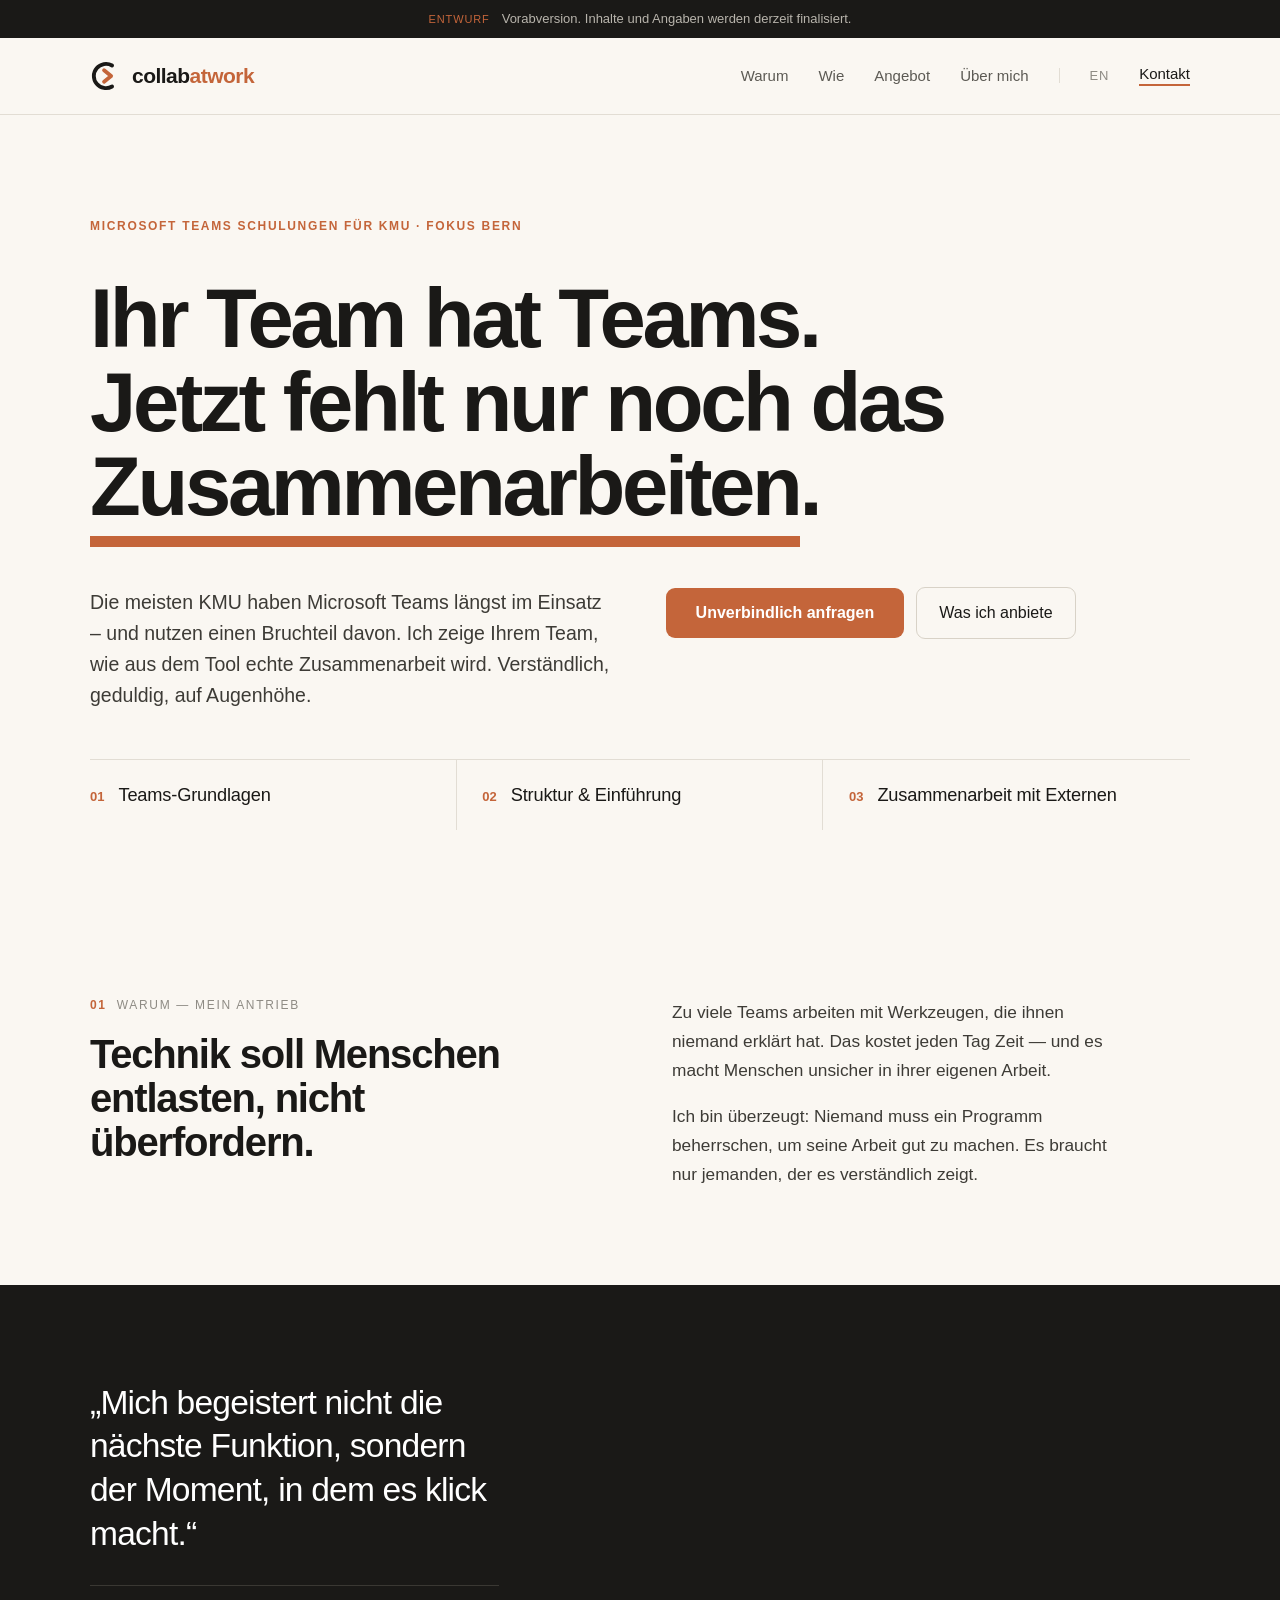
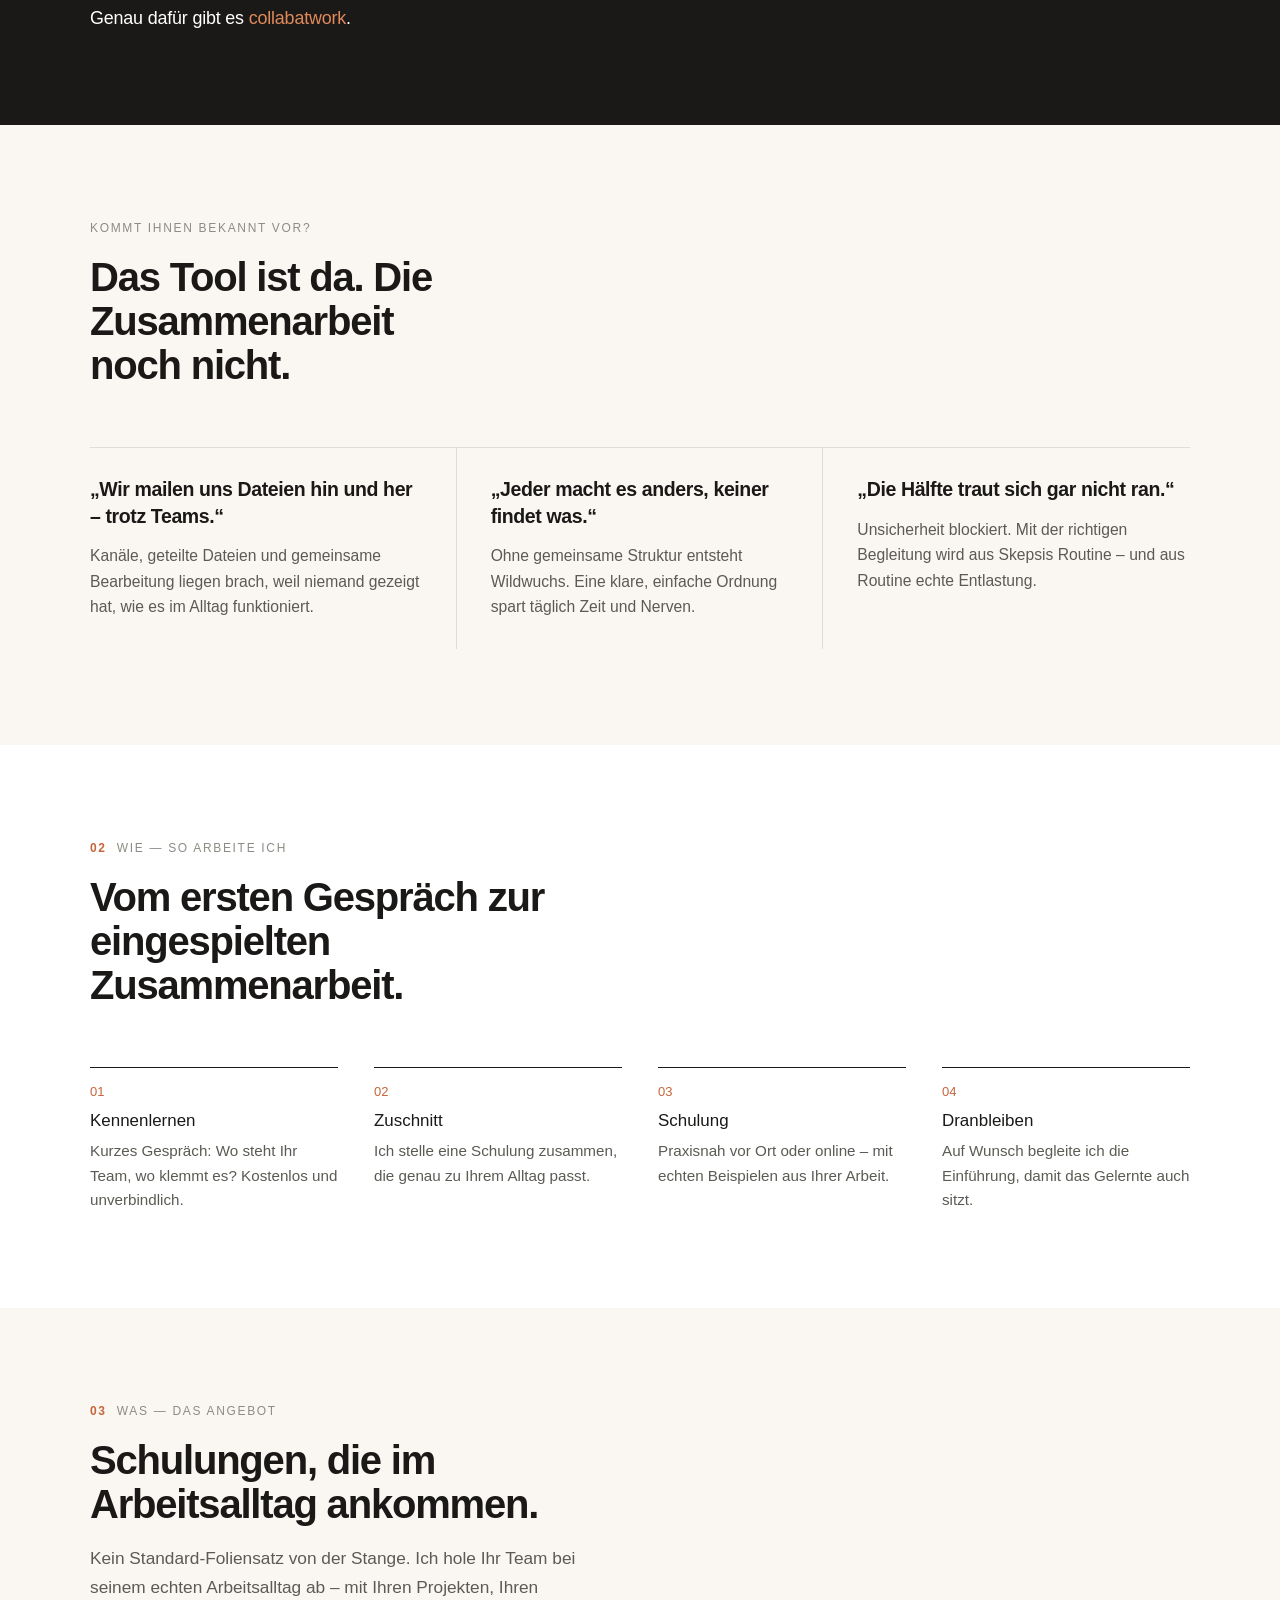
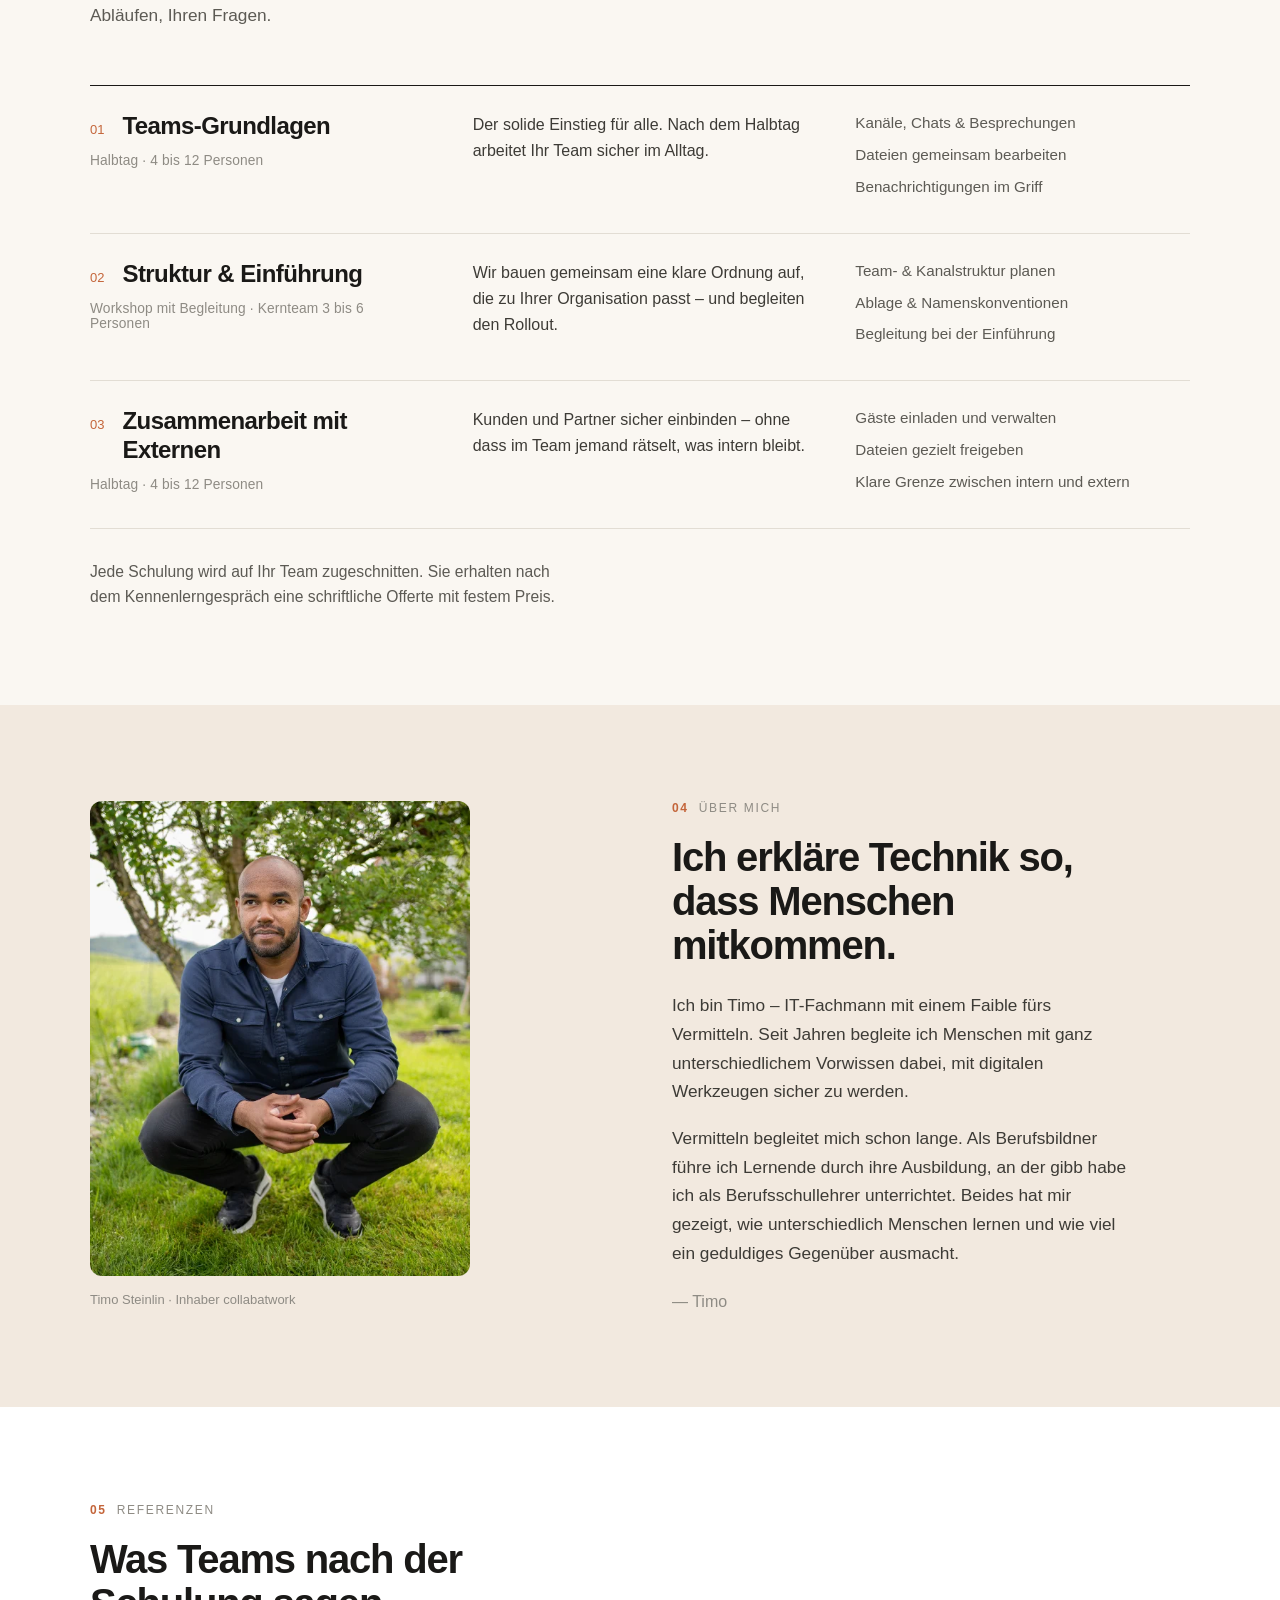
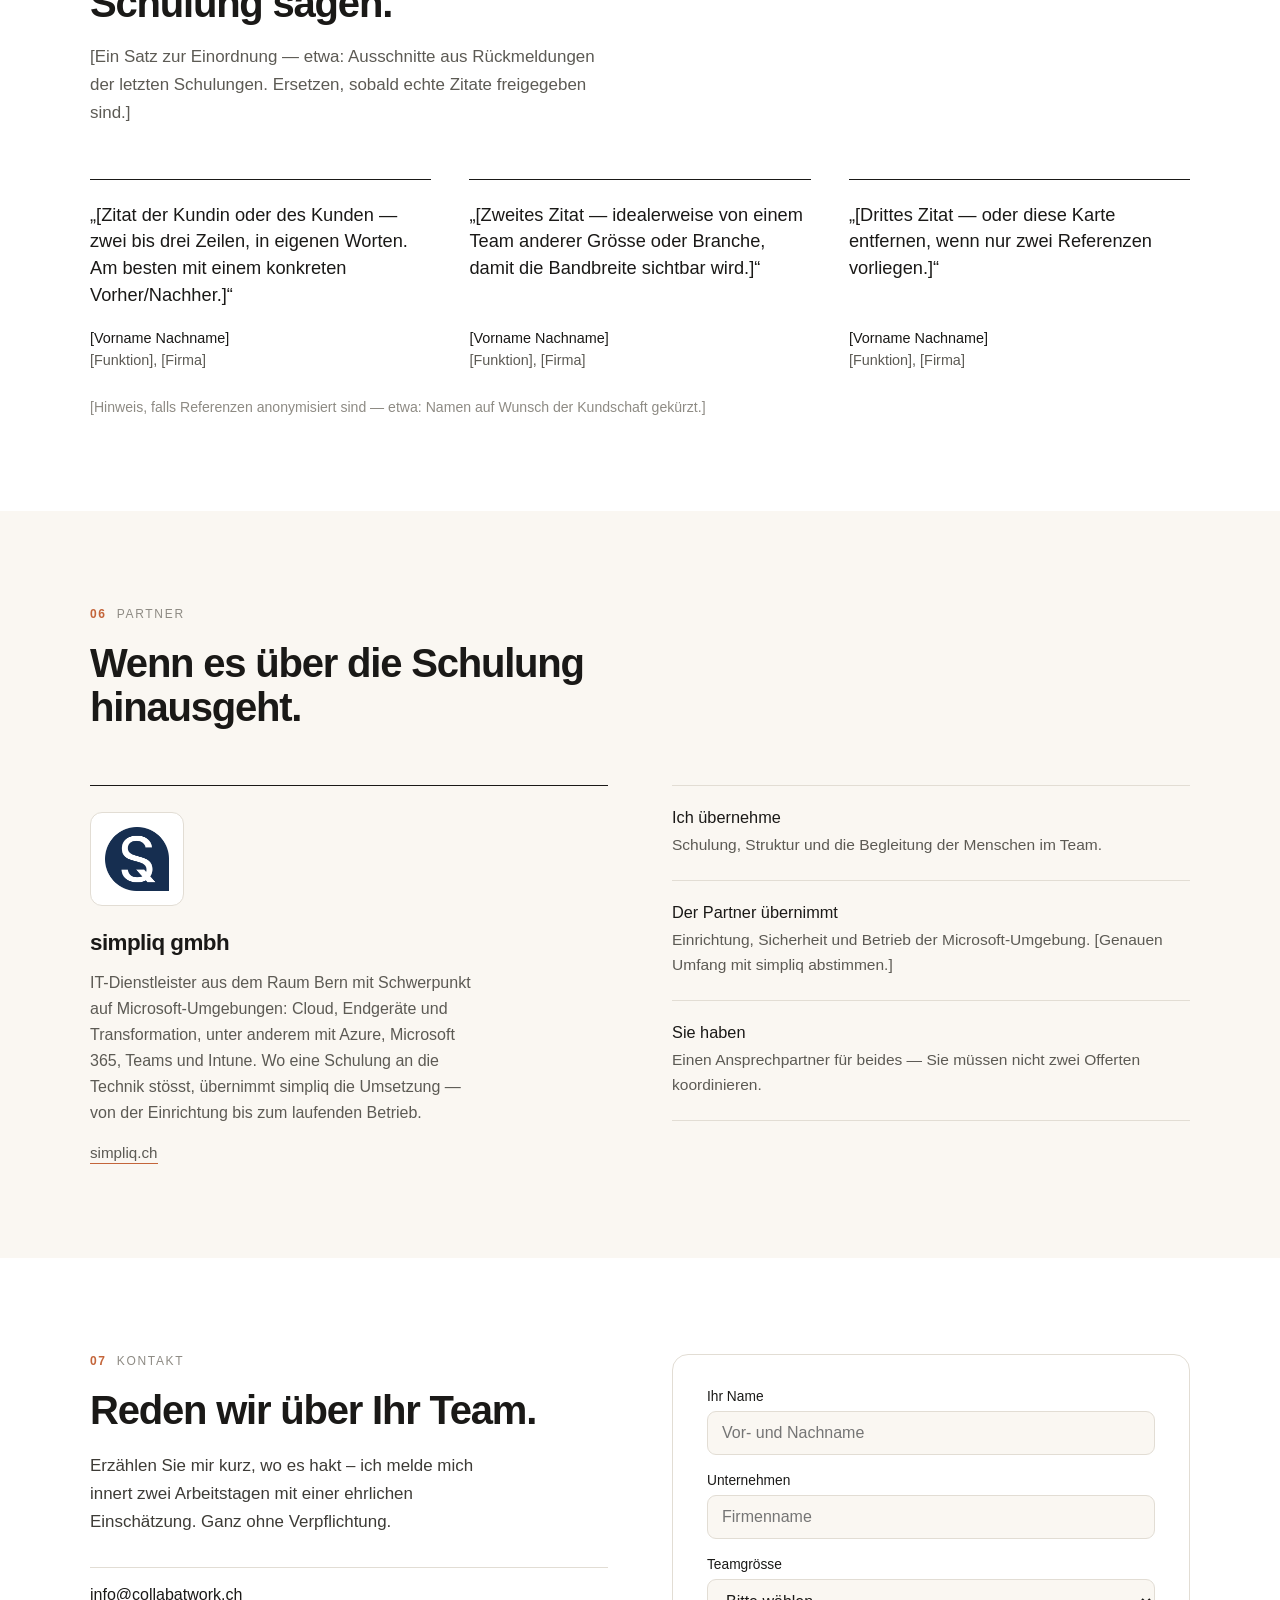
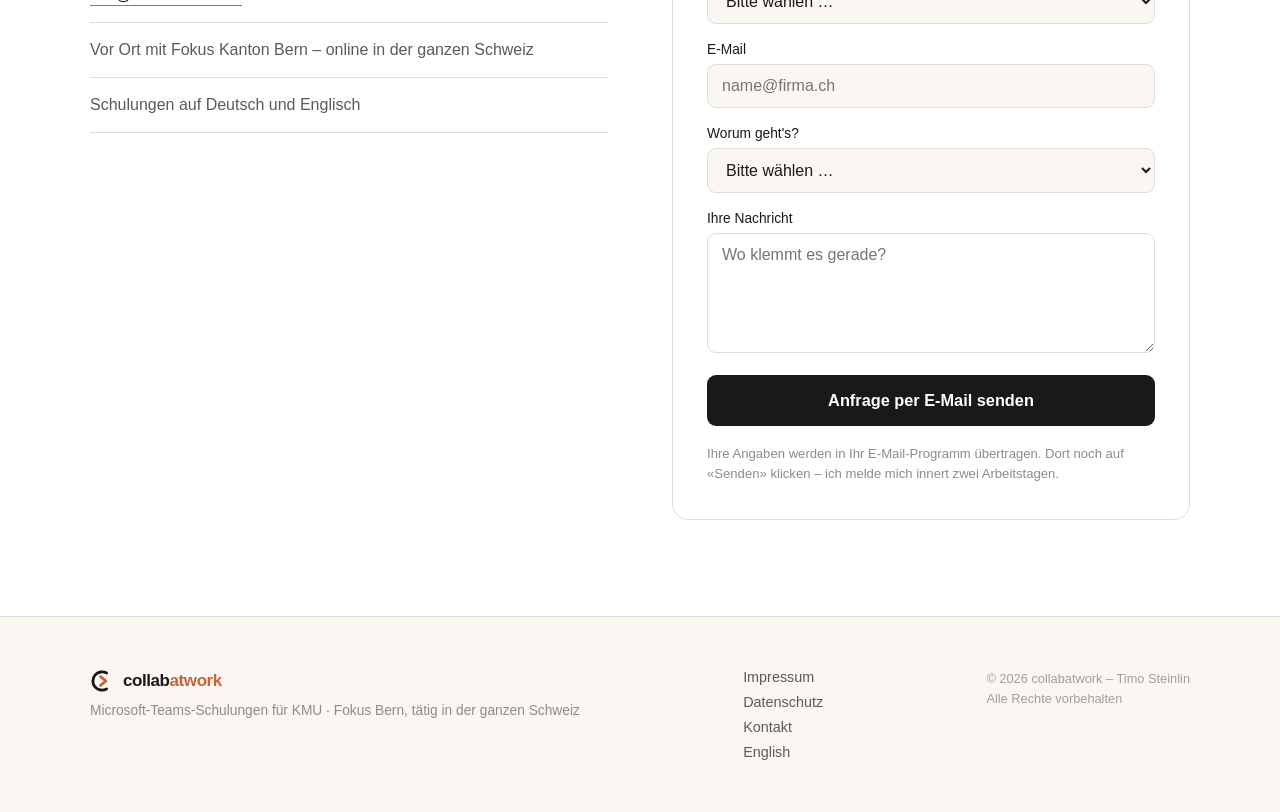
==== index.html @ 2407df6f "Add files via upload" ====
<!DOCTYPE html>
<html lang="de">
<head>
<meta charset="utf-8">
<meta name="viewport" content="width=device-width, initial-scale=1">
<title>collabatwork — Microsoft-Teams-Schulungen für KMU</title>
<meta name="description" content="Microsoft-Teams-Schulungen für kleine und mittlere Unternehmen. Fokus Kanton Bern, online in der ganzen Schweiz.">
<link rel="canonical" href="https://collabatwork.ch/">
<link rel="alternate" hreflang="de" href="https://collabatwork.ch/">
<link rel="alternate" hreflang="en" href="https://collabatwork.ch/en.html">
<meta property="og:title" content="collabatwork — Microsoft-Teams-Schulungen für KMU">
<meta property="og:description" content="Ihr Team hat Teams. Jetzt fehlt nur noch das Zusammenarbeiten.">
<meta property="og:type" content="website">
<meta property="og:locale" content="de_CH">
<link rel="icon" href="data:image/svg+xml,%3Csvg xmlns='http://www.w3.org/2000/svg' viewBox='0 0 100 100'%3E%3Cg fill='none' stroke-width='12' stroke-linecap='round' stroke-linejoin='round'%3E%3Cpath d='M69 17.1A38 38 0 1 0 69 82.9' stroke='%231A1917'/%3E%3Cpath d='M44 32 66 50 44 68' stroke='%23C4653A'/%3E%3C/g%3E%3C/svg%3E">
<link rel="stylesheet" href="style.css">
</head>
<body>
<!--
  collabatwork.ch — deutsche Startseite
  Erzeugt aus der Arbeitsfassung "collabatwork DE v4.dc.html". Änderungen bitte
  in beiden Sprachdateien nachziehen (index.html und en.html).

  Aufbau      : Kopfzeile, sieben Abschnitte, Fusszeile. Jeder Abschnitt unten kommentiert.
  Gestaltung  : Stile stehen absichtlich inline, damit die Seite ohne zweite Anfrage
                dargestellt wird. Übergreifende Regeln (Menü, Hover, Rechtsseiten): style.css
  Schrift     : Systemschrift des Geräts, es wird keine Schrift nachgeladen
  Farben      : Sand #FAF7F2 · Bänder #FFFFFF · Text #1A1917 · Fliesstext #3D3B36
                Leise #8E8B84 · Haarlinie #E2DDD4 · Signal (Marke) #C4653A · Dunkelfeld #1A1917
  Raster      : max. 1180px breit, Rand clamp(20px,4vw,40px), Abstand clamp(56px,8vw,96px)
  Verhalten   : site.js — mobiles Menü und Kontaktformular
  Hosting     : Infomaniak, Schweiz. Keine externen Verbindungen, kein PHP nötig
-->
<div style="width:100%;background:#FAF7F2">

  <div style="background:#1A1917;color:#B8B4AC;padding:9px 24px;display:flex;gap:12px;align-items:baseline;justify-content:center;flex-wrap:wrap;font-size:13px;line-height:1.5">
    <span style="color:#C4653A;font-weight:500;letter-spacing:.08em;text-transform:uppercase;font-size:11px">Entwurf</span>
    <span>Vorabversion. Inhalte und Angaben werden derzeit finalisiert.</span>
  </div>

  <!-- KOPFZEILE — Logo, Navigation, Sprachumschalter, Menüknopf für Mobil -->
    <header style="position:sticky;top:0;z-index:40;background:rgba(250,247,242,.94);backdrop-filter:blur(8px);border-bottom:1px solid #E2DDD4">
    <div style="max-width:1180px;margin:0 auto;padding:0 clamp(20px,4vw,40px);height:76px;display:flex;align-items:center;justify-content:space-between;gap:20px">
      <a href="#top" style="display:flex;align-items:center;gap:10px;text-decoration:none;flex-shrink:0">
        <svg width="32" height="32" viewBox="0 0 100 100" fill="none" aria-hidden="true"><path d="M69 17.1A38 38 0 1 0 69 82.9" stroke="#1A1917" stroke-width="12" stroke-linecap="round"></path><path d="M44 32 66 50 44 68" stroke="#C4653A" stroke-width="12" stroke-linecap="round" stroke-linejoin="round"></path></svg>
        <span style="font-size:21px;font-weight:600;letter-spacing:-.025em">collab<span style="color:#C4653A">atwork</span></span>
      </a>
      <nav class="cw-nav" style="display:flex;align-items:center;gap:30px;font-size:15px">
        <a href="#warum" style="text-decoration:none;color:#5C5A54">Warum</a>
        <a href="#wie" style="text-decoration:none;color:#5C5A54">Wie</a>
        <a href="#angebot" style="text-decoration:none;color:#5C5A54">Angebot</a>
        <a href="#ueber" style="text-decoration:none;color:#5C5A54">Über mich</a>
        <a href="en.html" style="text-decoration:none;color:#8E8B84;font-size:13px;letter-spacing:.06em;padding-left:30px;border-left:1px solid #E2DDD4">EN</a>
        <a href="#kontakt" style="text-decoration:none;color:#1A1917;font-weight:500;border-bottom:2px solid #C4653A;padding-bottom:2px">Kontakt</a>
      </nav>
      <a class="cw-lang-mob" href="en.html" style="text-decoration:none;margin-left:auto;align-items:center;justify-content:center;height:44px;padding:0 15px;border:1px solid #E2DDD4;border-radius:10px;font-size:13px;font-weight:600;letter-spacing:.06em;color:#5C5A54;flex-shrink:0">EN</a>
      <button type="button" class="cw-burger" aria-label="Menü" style="display:none;width:44px;height:44px;flex-direction:column;align-items:center;justify-content:center;gap:5px;background:none;border:1px solid #E2DDD4;border-radius:10px;cursor:pointer;padding:0">
        <span style="width:18px;height:1.5px;background:#1A1917;display:block"></span>
        <span style="width:18px;height:1.5px;background:#1A1917;display:block"></span>
      </button>
    </div>
    
      <nav class="cw-mob" style="border-top:1px solid #E2DDD4;padding:4px clamp(20px,4vw,40px) 20px;flex-direction:column">
        <a href="#warum" style="text-decoration:none;padding:15px 0;border-bottom:1px solid #EDEBE6;font-size:17px">Warum</a>
        <a href="#wie" style="text-decoration:none;padding:15px 0;border-bottom:1px solid #EDEBE6;font-size:17px">Wie</a>
        <a href="#angebot" style="text-decoration:none;padding:15px 0;border-bottom:1px solid #EDEBE6;font-size:17px">Angebot</a>
        <a href="#ueber" style="text-decoration:none;padding:15px 0;border-bottom:1px solid #EDEBE6;font-size:17px">Über mich</a>
        <a href="#kontakt" style="text-decoration:none;padding:15px 0;border-bottom:1px solid #EDEBE6;font-size:17px;color:#C4653A">Kontakt</a>
      </nav>
    
  </header>

  <main id="top" style="display:block">

    <!-- STARTBEREICH — Signet als Wasserzeichen, Schlagzeile, zwei Knöpfe, Angebotsleiste -->
    <section style="position:relative;overflow:hidden">
      <div style="position:relative;max-width:1180px;margin:0 auto;padding:clamp(52px,9vw,104px) clamp(20px,4vw,40px) clamp(32px,5vw,48px)">
        <div style="display:flex;align-items:center;gap:10px;margin-bottom:clamp(26px,5vw,44px)">
          <span style="font-size:12px;letter-spacing:.14em;text-transform:uppercase;color:#C4653A;font-weight:600">Microsoft Teams Schulungen für KMU · Fokus Bern</span>
        </div>
        <h1 style="margin:0;font-size:clamp(2.5rem,6.6vw,5.2rem);font-weight:700;line-height:1.01;letter-spacing:-.04em;max-width:20ch;text-wrap:pretty">Ihr Team hat Teams.<span style="display:block">Jetzt fehlt nur noch das <span style="border-bottom:.14em solid #C4653A;padding-bottom:.04em">Zusammenarbeiten</span>.</span></h1>
        <div style="display:grid;grid-template-columns:repeat(auto-fit,minmax(min(300px,100%),1fr));gap:clamp(24px,4vw,56px);margin-top:clamp(34px,6vw,58px);align-items:start">
          <p style="margin:0;font-size:clamp(1.04rem,1.6vw,1.22rem);line-height:1.6;color:#3D3B36;max-width:50ch">Die meisten KMU haben Microsoft Teams längst im Einsatz – und nutzen einen Bruchteil davon. Ich zeige Ihrem Team, wie aus dem Tool echte Zusammenarbeit wird. Verständlich, geduldig, auf Augenhöhe.</p>
          <div style="display:flex;flex-wrap:wrap;gap:12px;align-items:center">
            <a href="#kontakt" style="text-decoration:none;background:#C4653A;color:#fff;padding:16px 30px;border-radius:9px;font-size:16px;font-weight:600">Unverbindlich anfragen</a>
            <a href="#angebot" style="text-decoration:none;color:#1A1917;padding:16px 22px;border-radius:9px;border:1px solid #D8D2C7;font-size:16px;font-weight:500">Was ich anbiete</a>
          </div>
        </div>
      </div>
      <div style="position:relative;max-width:1180px;margin:0 auto;padding:0 clamp(20px,4vw,40px) clamp(44px,7vw,72px)">
        <div style="display:grid;grid-template-columns:repeat(auto-fit,minmax(min(220px,100%),1fr));gap:0;border-top:1px solid #E2DDD4">
          <a href="#angebot" style="text-decoration:none;display:flex;gap:14px;align-items:baseline;padding:24px clamp(16px,2vw,28px) 20px 0;border-right:1px solid #E2DDD4">
            <span style="font-size:13px;color:#C4653A;font-weight:600">01</span>
            <span style="font-size:1.14rem;font-weight:500;letter-spacing:-.01em">Teams-Grundlagen</span>
          </a>
          <a href="#angebot" style="text-decoration:none;display:flex;gap:14px;align-items:baseline;padding:24px clamp(16px,2vw,28px);border-right:1px solid #E2DDD4">
            <span style="font-size:13px;color:#C4653A;font-weight:600">02</span>
            <span style="font-size:1.14rem;font-weight:500;letter-spacing:-.01em">Struktur &amp; Einführung</span>
          </a>
          <a href="#angebot" style="text-decoration:none;display:flex;gap:14px;align-items:baseline;padding:24px 0 20px clamp(16px,2vw,28px)">
            <span style="font-size:13px;color:#C4653A;font-weight:600">03</span>
            <span style="font-size:1.14rem;font-weight:500;letter-spacing:-.01em">Zusammenarbeit mit Externen</span>
          </a>
        </div>
      </div>
    </section>

    <!-- WARUM — Antrieb (Simon Sinek: Why) -->
    <section id="warum" style="max-width:1180px;margin:0 auto;padding:clamp(56px,8vw,96px) clamp(20px,4vw,40px)">
      <div style="display:grid;grid-template-columns:repeat(auto-fit,minmax(min(300px,100%),1fr));gap:clamp(28px,5vw,72px)">
        <div>
          <div style="font-size:12px;letter-spacing:.14em;text-transform:uppercase;color:#8E8B84;margin-bottom:20px"><span style="color:#C4653A;font-weight:600">01</span> &nbsp;Warum — mein Antrieb</div>
          <h2 style="margin:0;font-size:clamp(1.7rem,3.4vw,2.5rem);font-weight:700;line-height:1.1;letter-spacing:-.03em;max-width:22ch;text-wrap:pretty">Technik soll Menschen entlasten, nicht überfordern.</h2>
        </div>
        <div>
          <p style="margin:0;font-size:1.08rem;line-height:1.66;color:#3D3B36;max-width:48ch">Zu viele Teams arbeiten mit Werkzeugen, die ihnen niemand erklärt hat. Das kostet jeden Tag Zeit — und es macht Menschen unsicher in ihrer eigenen Arbeit.</p>
          <p style="margin:18px 0 0;font-size:1.08rem;line-height:1.66;color:#3D3B36;max-width:48ch">Ich bin überzeugt: Niemand muss ein Programm beherrschen, um seine Arbeit gut zu machen. Es braucht nur jemanden, der es verständlich zeigt.</p>
        </div>
      </div>
    </section>

    <!-- ZITATFELD — dunkle Fläche, einziger Farbwechsel der Seite -->
    <section style="background:#1A1917;color:#fff">
      <div style="max-width:1180px;margin:0 auto;padding:clamp(56px,8vw,96px) clamp(20px,4vw,40px)">
        <div style="max-width:46ch">
          <div style="font-size:clamp(1.4rem,3vw,2.1rem);line-height:1.3;font-weight:400;letter-spacing:-.024em">„Mich begeistert nicht die nächste Funktion, sondern der Moment, in dem es klick macht.“</div>
          <div style="margin-top:30px;padding-top:22px;border-top:1px solid #3A3833;font-size:1.12rem;font-weight:500;color:#fff;letter-spacing:-.01em">Genau dafür gibt es <span style="color:#E08A5B">collabatwork</span>.</div>
        </div>
      </div>
    </section>

    <section style="max-width:1180px;margin:0 auto;padding:clamp(56px,8vw,96px) clamp(20px,4vw,40px)">
      <div style="font-size:12px;letter-spacing:.14em;text-transform:uppercase;color:#8E8B84;margin-bottom:20px">Kommt Ihnen bekannt vor?</div>
      <h2 style="margin:0 0 clamp(36px,6vw,60px);font-size:clamp(1.7rem,3.4vw,2.5rem);font-weight:700;line-height:1.1;letter-spacing:-.03em;max-width:20ch;text-wrap:pretty">Das Tool ist da. Die Zusammenarbeit noch nicht.</h2>
      <div style="display:grid;grid-template-columns:repeat(auto-fit,minmax(min(270px,100%),1fr));gap:0;border-top:1px solid #E2DDD4">
        <div style="padding:28px clamp(20px,3vw,34px) 30px 0;border-right:1px solid #E2DDD4">
          <div style="font-size:1.22rem;line-height:1.36;font-weight:600;letter-spacing:-.02em;margin-bottom:14px">„Wir mailen uns Dateien hin und her – trotz Teams.“</div>
          <p style="margin:0;font-size:.98rem;line-height:1.62;color:#5C5A54">Kanäle, geteilte Dateien und gemeinsame Bearbeitung liegen brach, weil niemand gezeigt hat, wie es im Alltag funktioniert.</p>
        </div>
        <div style="padding:28px clamp(20px,3vw,34px) 30px;border-right:1px solid #E2DDD4">
          <div style="font-size:1.22rem;line-height:1.36;font-weight:600;letter-spacing:-.02em;margin-bottom:14px">„Jeder macht es anders, keiner findet was.“</div>
          <p style="margin:0;font-size:.98rem;line-height:1.62;color:#5C5A54">Ohne gemeinsame Struktur entsteht Wildwuchs. Eine klare, einfache Ordnung spart täglich Zeit und Nerven.</p>
        </div>
        <div style="padding:28px 0 30px clamp(20px,3vw,34px)">
          <div style="font-size:1.22rem;line-height:1.36;font-weight:600;letter-spacing:-.02em;margin-bottom:14px">„Die Hälfte traut sich gar nicht ran.“</div>
          <p style="margin:0;font-size:.98rem;line-height:1.62;color:#5C5A54">Unsicherheit blockiert. Mit der richtigen Begleitung wird aus Skepsis Routine – und aus Routine echte Entlastung.</p>
        </div>
      </div>
    </section>

    <!-- WIE — vier Schritte des Vorgehens (How) -->
    <section id="wie" style="background:#fff">
      <div style="max-width:1180px;margin:0 auto;padding:clamp(56px,8vw,96px) clamp(20px,4vw,40px)">
        <div style="font-size:12px;letter-spacing:.14em;text-transform:uppercase;color:#8E8B84;margin-bottom:20px"><span style="color:#C4653A;font-weight:600">02</span> &nbsp;Wie — so arbeite ich</div>
        <h2 style="margin:0 0 clamp(36px,6vw,60px);font-size:clamp(1.7rem,3.4vw,2.5rem);font-weight:700;line-height:1.1;letter-spacing:-.03em;max-width:24ch;text-wrap:pretty">Vom ersten Gespräch zur eingespielten Zusammenarbeit.</h2>
        <div style="display:grid;grid-template-columns:repeat(auto-fit,minmax(200px,1fr));gap:clamp(24px,3vw,36px)">
          <div style="border-top:1px solid #1A1917;padding-top:16px">
            <div style="font-size:13px;color:#C4653A;font-weight:500;margin-bottom:12px">01</div>
            <div style="font-size:1.06rem;font-weight:500;margin-bottom:8px">Kennenlernen</div>
            <p style="margin:0;font-size:.95rem;line-height:1.6;color:#5C5A54">Kurzes Gespräch: Wo steht Ihr Team, wo klemmt es? Kostenlos und unverbindlich.</p>
          </div>
          <div style="border-top:1px solid #1A1917;padding-top:16px">
            <div style="font-size:13px;color:#C4653A;font-weight:500;margin-bottom:12px">02</div>
            <div style="font-size:1.06rem;font-weight:500;margin-bottom:8px">Zuschnitt</div>
            <p style="margin:0;font-size:.95rem;line-height:1.6;color:#5C5A54">Ich stelle eine Schulung zusammen, die genau zu Ihrem Alltag passt.</p>
          </div>
          <div style="border-top:1px solid #1A1917;padding-top:16px">
            <div style="font-size:13px;color:#C4653A;font-weight:500;margin-bottom:12px">03</div>
            <div style="font-size:1.06rem;font-weight:500;margin-bottom:8px">Schulung</div>
            <p style="margin:0;font-size:.95rem;line-height:1.6;color:#5C5A54">Praxisnah vor Ort oder online – mit echten Beispielen aus Ihrer Arbeit.</p>
          </div>
          <div style="border-top:1px solid #1A1917;padding-top:16px">
            <div style="font-size:13px;color:#C4653A;font-weight:500;margin-bottom:12px">04</div>
            <div style="font-size:1.06rem;font-weight:500;margin-bottom:8px">Dranbleiben</div>
            <p style="margin:0;font-size:.95rem;line-height:1.6;color:#5C5A54">Auf Wunsch begleite ich die Einführung, damit das Gelernte auch sitzt.</p>
          </div>
        </div>
      </div>
    </section>

    <!-- WAS — drei Angebote mit Umfangsangabe (What). Keine Preise, alles auf Anfrage -->
    <section id="angebot" style="max-width:1180px;margin:0 auto;padding:clamp(56px,8vw,96px) clamp(20px,4vw,40px)">
      <div style="font-size:12px;letter-spacing:.14em;text-transform:uppercase;color:#8E8B84;margin-bottom:20px"><span style="color:#C4653A;font-weight:600">03</span> &nbsp;Was — das Angebot</div>
      <h2 style="margin:0 0 18px;font-size:clamp(1.7rem,3.4vw,2.5rem);font-weight:700;line-height:1.1;letter-spacing:-.03em;max-width:22ch;text-wrap:pretty">Schulungen, die im Arbeitsalltag ankommen.</h2>
      <p style="margin:0 0 clamp(36px,6vw,56px);font-size:1.08rem;line-height:1.64;color:#5C5A54;max-width:54ch">Kein Standard-Foliensatz von der Stange. Ich hole Ihr Team bei seinem echten Arbeitsalltag ab – mit Ihren Projekten, Ihren Abläufen, Ihren Fragen.</p>

      <div style="display:grid;grid-template-columns:repeat(auto-fit,minmax(min(280px,100%),1fr));gap:clamp(20px,4vw,48px);border-top:1px solid #1A1917;padding:26px 0 34px">
        <div>
          <div style="display:flex;gap:18px;align-items:baseline">
          <span style="font-size:13px;color:#C4653A;font-weight:500">01</span>
          <h3 style="margin:0;font-size:1.5rem;font-weight:600;letter-spacing:-.024em;line-height:1.2">Teams-Grundlagen</h3>
        </div>
          <div style="margin-top:12px;font-size:.86rem;color:#8E8B84;letter-spacing:.01em">Halbtag · 4 bis 12 Personen</div>
        </div>
        <p style="margin:0;font-size:1rem;line-height:1.62;color:#3D3B36">Der solide Einstieg für alle. Nach dem Halbtag arbeitet Ihr Team sicher im Alltag.</p>
        <div style="display:flex;flex-direction:column;gap:9px;font-size:.95rem;color:#5C5A54;line-height:1.5">
          <div>Kanäle, Chats &amp; Besprechungen</div>
          <div>Dateien gemeinsam bearbeiten</div>
          <div>Benachrichtigungen im Griff</div>
        </div>
      </div>
      <div style="display:grid;grid-template-columns:repeat(auto-fit,minmax(min(280px,100%),1fr));gap:clamp(20px,4vw,48px);border-top:1px solid #E2DDD4;padding:26px 0 34px">
        <div>
          <div style="display:flex;gap:18px;align-items:baseline">
          <span style="font-size:13px;color:#C4653A;font-weight:500">02</span>
          <h3 style="margin:0;font-size:1.5rem;font-weight:600;letter-spacing:-.024em;line-height:1.2">Struktur &amp; Einführung</h3>
        </div>
          <div style="margin-top:12px;font-size:.86rem;color:#8E8B84;letter-spacing:.01em">Workshop mit Begleitung · Kernteam 3 bis 6 Personen</div>
        </div>
        <p style="margin:0;font-size:1rem;line-height:1.62;color:#3D3B36">Wir bauen gemeinsam eine klare Ordnung auf, die zu Ihrer Organisation passt – und begleiten den Rollout.</p>
        <div style="display:flex;flex-direction:column;gap:9px;font-size:.95rem;color:#5C5A54;line-height:1.5">
          <div>Team- &amp; Kanalstruktur planen</div>
          <div>Ablage &amp; Namenskonventionen</div>
          <div>Begleitung bei der Einführung</div>
        </div>
      </div>
      <div style="display:grid;grid-template-columns:repeat(auto-fit,minmax(min(280px,100%),1fr));gap:clamp(20px,4vw,48px);border-top:1px solid #E2DDD4;border-bottom:1px solid #E2DDD4;padding:26px 0 34px">
        <div>
          <div style="display:flex;gap:18px;align-items:baseline">
          <span style="font-size:13px;color:#C4653A;font-weight:500">03</span>
          <h3 style="margin:0;font-size:1.5rem;font-weight:600;letter-spacing:-.024em;line-height:1.2">Zusammenarbeit mit Externen</h3>
        </div>
          <div style="margin-top:12px;font-size:.86rem;color:#8E8B84;letter-spacing:.01em">Halbtag · 4 bis 12 Personen</div>
        </div>
        <p style="margin:0;font-size:1rem;line-height:1.62;color:#3D3B36">Kunden und Partner sicher einbinden – ohne dass im Team jemand rätselt, was intern bleibt.</p>
        <div style="display:flex;flex-direction:column;gap:9px;font-size:.95rem;color:#5C5A54;line-height:1.5">
          <div>Gäste einladen und verwalten</div>
          <div>Dateien gezielt freigeben</div>
          <div>Klare Grenze zwischen intern und extern</div>
        </div>
      </div>
      <p style="margin:30px 0 0;font-size:.98rem;line-height:1.62;color:#5C5A54;max-width:54ch">Jede Schulung wird auf Ihr Team zugeschnitten. Sie erhalten nach dem Kennenlerngespräch eine schriftliche Offerte mit festem Preis.</p>
    </section>

    <!-- ÜBER MICH — Porträt und Werdegang -->
    <section id="ueber" style="background:#F2E9DF">
      <div style="max-width:1180px;margin:0 auto;padding:clamp(56px,8vw,96px) clamp(20px,4vw,40px);display:grid;grid-template-columns:repeat(auto-fit,minmax(min(300px,100%),1fr));gap:clamp(32px,5vw,72px);align-items:start">
        <div>
          <img src="timo.webp" width="533" height="800" alt="Timo Steinlin" loading="lazy" decoding="async" style="width:100%;max-width:380px;height:auto;aspect-ratio:4/5;object-fit:cover;display:block;border-radius:12px;background:#F0EBE3">
          <div style="margin-top:14px;font-size:13px;color:#8E8B84;line-height:1.5;max-width:380px">Timo Steinlin · Inhaber collabatwork</div>
        </div>
        <div>
          <div style="font-size:12px;letter-spacing:.14em;text-transform:uppercase;color:#8E8B84;margin-bottom:20px"><span style="color:#C4653A;font-weight:600">04</span> &nbsp;Über mich</div>
          <h2 style="margin:0 0 24px;font-size:clamp(1.7rem,3.4vw,2.5rem);font-weight:700;line-height:1.1;letter-spacing:-.03em;max-width:22ch;text-wrap:pretty">Ich erkläre Technik so, dass Menschen mitkommen.</h2>
          <p style="margin:0;font-size:1.08rem;line-height:1.66;color:#3D3B36;max-width:48ch">Ich bin Timo – IT-Fachmann mit einem Faible fürs Vermitteln. Seit Jahren begleite ich Menschen mit ganz unterschiedlichem Vorwissen dabei, mit digitalen Werkzeugen sicher zu werden.</p>
          <p style="margin:18px 0 0;font-size:1.08rem;line-height:1.66;color:#3D3B36;max-width:48ch">Vermitteln begleitet mich schon lange. Als Berufsbildner führe ich Lernende durch ihre Ausbildung, an der gibb habe ich als Berufsschullehrer unterrichtet. Beides hat mir gezeigt, wie unterschiedlich Menschen lernen und wie viel ein geduldiges Gegenüber ausmacht.</p>
          <div style="margin-top:26px;font-size:1rem;color:#8E8B84">— Timo</div>
        </div>
      </div>
    </section>

    <section style="background:#fff">
      <div style="max-width:1180px;margin:0 auto;padding:clamp(56px,8vw,96px) clamp(20px,4vw,40px)">
        <div style="font-size:12px;letter-spacing:.14em;text-transform:uppercase;color:#8E8B84;margin-bottom:20px"><span style="color:#C4653A;font-weight:600">05</span> &nbsp;Referenzen</div>
        <h2 style="margin:0 0 18px;font-size:clamp(1.7rem,3.4vw,2.5rem);font-weight:700;line-height:1.1;letter-spacing:-.03em;max-width:22ch;text-wrap:pretty">Was Teams nach der Schulung sagen.</h2>
        <p style="margin:0 0 clamp(32px,5vw,52px);font-size:1.06rem;line-height:1.64;color:#5C5A54;max-width:54ch">[Ein Satz zur Einordnung — etwa: Ausschnitte aus Rückmeldungen der letzten Schulungen. Ersetzen, sobald echte Zitate freigegeben sind.]</p>
        <div style="display:grid;grid-template-columns:repeat(auto-fit,minmax(min(270px,100%),1fr));gap:clamp(24px,3vw,40px)">
          <div style="border-top:1px solid #1A1917;padding-top:22px;display:flex;flex-direction:column;gap:20px">
            <div style="font-size:1.14rem;line-height:1.46;color:#1A1917">„[Zitat der Kundin oder des Kunden — zwei bis drei Zeilen, in eigenen Worten. Am besten mit einem konkreten Vorher/Nachher.]“</div>
            <div style="font-size:.9rem;line-height:1.5;color:#5C5A54;margin-top:auto"><span style="display:block;font-weight:500;color:#1A1917">[Vorname Nachname]</span>[Funktion], [Firma]</div>
          </div>
          <div style="border-top:1px solid #1A1917;padding-top:22px;display:flex;flex-direction:column;gap:20px">
            <div style="font-size:1.14rem;line-height:1.46;color:#1A1917">„[Zweites Zitat — idealerweise von einem Team anderer Grösse oder Branche, damit die Bandbreite sichtbar wird.]“</div>
            <div style="font-size:.9rem;line-height:1.5;color:#5C5A54;margin-top:auto"><span style="display:block;font-weight:500;color:#1A1917">[Vorname Nachname]</span>[Funktion], [Firma]</div>
          </div>
          <div style="border-top:1px solid #1A1917;padding-top:22px;display:flex;flex-direction:column;gap:20px">
            <div style="font-size:1.14rem;line-height:1.46;color:#1A1917">„[Drittes Zitat — oder diese Karte entfernen, wenn nur zwei Referenzen vorliegen.]“</div>
            <div style="font-size:.9rem;line-height:1.5;color:#5C5A54;margin-top:auto"><span style="display:block;font-weight:500;color:#1A1917">[Vorname Nachname]</span>[Funktion], [Firma]</div>
          </div>
        </div>
        <p style="margin:28px 0 0;font-size:.88rem;color:#8E8B84">[Hinweis, falls Referenzen anonymisiert sind — etwa: Namen auf Wunsch der Kundschaft gekürzt.]</p>
      </div>
    </section>

    <section style="max-width:1180px;margin:0 auto;padding:clamp(56px,8vw,96px) clamp(20px,4vw,40px)">
      <div style="font-size:12px;letter-spacing:.14em;text-transform:uppercase;color:#8E8B84;margin-bottom:20px"><span style="color:#C4653A;font-weight:600">06</span> &nbsp;Partner</div>
      <h2 style="margin:0 0 clamp(36px,6vw,56px);font-size:clamp(1.7rem,3.4vw,2.5rem);font-weight:700;line-height:1.1;letter-spacing:-.03em;max-width:24ch;text-wrap:pretty">Wenn es über die Schulung hinausgeht.</h2>
      <div style="display:grid;grid-template-columns:repeat(auto-fit,minmax(min(300px,100%),1fr));gap:clamp(32px,5vw,64px);align-items:start">
        <div style="border-top:1px solid #1A1917;padding-top:26px">
          <div style="display:inline-flex;background:#fff;border:1px solid #E2DDD4;border-radius:12px;padding:14px;margin-bottom:24px"><img src="simpliq.png" width="1000" height="1000" alt="simpliq gmbh" loading="lazy" decoding="async" style="width:64px;height:64px"></div>
          <h3 style="margin:0 0 14px;font-size:1.4rem;font-weight:600;letter-spacing:-.024em">simpliq gmbh</h3>
          <p style="margin:0 0 18px;font-size:1rem;line-height:1.62;color:#5C5A54;max-width:44ch">IT-Dienstleister aus dem Raum Bern mit Schwerpunkt auf Microsoft-Umgebungen: Cloud, Endgeräte und Transformation, unter anderem mit Azure, Microsoft 365, Teams und Intune. Wo eine Schulung an die Technik stösst, übernimmt simpliq die Umsetzung — von der Einrichtung bis zum laufenden Betrieb.</p>
          <a href="https://simpliq.ch/" target="_blank" rel="noopener" style="font-size:.95rem;color:#5C5A54;text-decoration:none;border-bottom:1px solid #C4653A;padding-bottom:2px">simpliq.ch</a>
        </div>
        <div>
          <div style="border-top:1px solid #E2DDD4;padding:22px 0">
            <span style="display:block;font-size:1.02rem;font-weight:500;margin-bottom:6px">Ich übernehme</span>
            <span style="font-size:.97rem;line-height:1.6;color:#5C5A54">Schulung, Struktur und die Begleitung der Menschen im Team.</span>
          </div>
          <div style="border-top:1px solid #E2DDD4;padding:22px 0">
            <span style="display:block;font-size:1.02rem;font-weight:500;margin-bottom:6px">Der Partner übernimmt</span>
            <span style="font-size:.97rem;line-height:1.6;color:#5C5A54">Einrichtung, Sicherheit und Betrieb der Microsoft-Umgebung. [Genauen Umfang mit simpliq abstimmen.]</span>
          </div>
          <div style="border-top:1px solid #E2DDD4;border-bottom:1px solid #E2DDD4;padding:22px 0">
            <span style="display:block;font-size:1.02rem;font-weight:500;margin-bottom:6px">Sie haben</span>
            <span style="font-size:.97rem;line-height:1.6;color:#5C5A54">Einen Ansprechpartner für beides — Sie müssen nicht zwei Offerten koordinieren.</span>
          </div>
        </div>
      </div>
    </section>

    <!-- KONTAKT — Formular ohne Server: baut im Browser eine mailto-Nachricht (siehe site.js) -->
    <section id="kontakt" style="background:#fff">
      <div style="max-width:1180px;margin:0 auto;padding:clamp(56px,8vw,96px) clamp(20px,4vw,40px);display:grid;grid-template-columns:repeat(auto-fit,minmax(min(300px,100%),1fr));gap:clamp(32px,5vw,64px);align-items:start">
        <div>
          <div style="font-size:12px;letter-spacing:.14em;text-transform:uppercase;color:#8E8B84;margin-bottom:20px"><span style="color:#C4653A;font-weight:600">07</span> &nbsp;Kontakt</div>
          <h2 style="margin:0 0 20px;font-size:clamp(1.7rem,3.4vw,2.5rem);font-weight:700;line-height:1.1;letter-spacing:-.03em">Reden wir über Ihr Team.</h2>
          <p style="margin:0 0 32px;font-size:1.06rem;line-height:1.64;color:#3D3B36;max-width:44ch">Erzählen Sie mir kurz, wo es hakt – ich melde mich innert zwei Arbeitstagen mit einer ehrlichen Einschätzung. Ganz ohne Verpflichtung.</p>
          <div style="border-top:1px solid #E2DDD4;padding:18px 0;font-size:1rem">
            <a href="mailto:info@collabatwork.ch" style="text-decoration:none;font-weight:500;border-bottom:1px solid #C4653A;padding-bottom:2px">info@collabatwork.ch</a>
          </div>
          <div style="border-top:1px solid #E2DDD4;padding:18px 0;font-size:1rem;color:#5C5A54">Vor Ort mit Fokus Kanton Bern – online in der ganzen Schweiz</div>
          <div style="border-top:1px solid #E2DDD4;border-bottom:1px solid #E2DDD4;padding:18px 0;font-size:1rem;color:#5C5A54">Schulungen auf Deutsch und Englisch</div>
        </div>
        <div>
          
            <form data-mailto="info@collabatwork.ch" data-labels='{"name":"Name","firma":"Unternehmen","email":"E-Mail","groesse":"Teamgrösse","thema":"Thema","msg":"Nachricht","none":"keine Angabe","subject":"Anfrage Teams-Schulung","copy":"Angaben kopieren","copied":"Kopiert"}' novalidate style="background:#fff;border:1px solid #E2DDD4;border-radius:16px;padding:clamp(22px,4vw,34px);display:flex;flex-direction:column;gap:18px">
              <div style="position:absolute;left:-9999px" aria-hidden="true"><input name="website" type="text" tabindex="-1" autocomplete="off"></div>
              <div>
                <label for="cw-name" style="display:block;font-size:.86rem;font-weight:500;margin-bottom:7px">Ihr Name</label>
                <input id="cw-name" name="name" type="text" placeholder="Vor- und Nachname" autocomplete="name" style="width:100%;padding:12px 14px;border:1px solid #E2DDD4;font-family:inherit;font-size:1rem;background:#FAF7F2;color:#1A1917;border-radius:9px">
              </div>
              <div>
                <label for="cw-firma" style="display:block;font-size:.86rem;font-weight:500;margin-bottom:7px">Unternehmen</label>
                <input id="cw-firma" name="firma" type="text" placeholder="Firmenname" autocomplete="organization" style="width:100%;padding:12px 14px;border:1px solid #E2DDD4;font-family:inherit;font-size:1rem;background:#FAF7F2;color:#1A1917;border-radius:9px">
              </div>
              <div>
                <label for="cw-groesse" style="display:block;font-size:.86rem;font-weight:500;margin-bottom:7px">Teamgrösse</label>
                <select id="cw-groesse" name="groesse" style="width:100%;padding:12px 14px;border:1px solid #E2DDD4;font-family:inherit;font-size:1rem;background:#FAF7F2;color:#1A1917;border-radius:9px">
                  <option value="">Bitte wählen …</option>
                  <option>Bis 10 Personen</option>
                  <option>11 bis 25 Personen</option>
                  <option>26 bis 50 Personen</option>
                  <option>Mehr als 50 Personen</option>
                </select>
              </div>
              <div>
                <label for="cw-email" style="display:block;font-size:.86rem;font-weight:500;margin-bottom:7px">E-Mail</label>
                <input id="cw-email" name="email" type="email" placeholder="name@firma.ch" autocomplete="email" style="width:100%;padding:12px 14px;border:1px solid #E2DDD4;font-family:inherit;font-size:1rem;background:#FAF7F2;color:#1A1917;border-radius:9px">
              </div>
              <div>
                <label for="cw-thema" style="display:block;font-size:.86rem;font-weight:500;margin-bottom:7px">Worum geht's?</label>
                <select id="cw-thema" name="thema" style="width:100%;padding:12px 14px;border:1px solid #E2DDD4;font-family:inherit;font-size:1rem;background:#FAF7F2;color:#1A1917;border-radius:9px">
                  <option value="">Bitte wählen …</option>
                  <option>Teams-Grundlagen</option>
                  <option>Struktur &amp; Einführung</option>
                  <option>Zusammenarbeit mit Externen</option>
                  <option>Noch unklar – beraten Sie mich</option>
                </select>
              </div>
              <div>
                <label for="cw-msg" style="display:block;font-size:.86rem;font-weight:500;margin-bottom:7px">Ihre Nachricht</label>
                <textarea id="cw-msg" name="msg" placeholder="Wo klemmt es gerade?" style="width:100%;padding:12px 14px;border:1px solid #E2DDD4;font-family:inherit;font-size:1rem;background:#fff;color:#1A1917;min-height:120px;resize:vertical;border-radius:9px"></textarea>
              </div>
              
                <div class="cw-err" hidden style="font-size:.9rem;color:#A34E29;background:#F7EBE4;border-radius:9px;padding:11px 14px">Bitte Name, Unternehmen, eine gültige E-Mail-Adresse und eine kurze Nachricht ausfüllen.</div>
              
              <button type="submit" style="background:#1A1917;color:#fff;border:none;padding:16px;border-radius:9px;font-family:inherit;font-size:1.02rem;font-weight:600;cursor:pointer">Anfrage per E-Mail senden</button>
              <p style="margin:0;font-size:.82rem;line-height:1.55;color:#8E8B84">Ihre Angaben werden in Ihr E-Mail-Programm übertragen. Dort noch auf «Senden» klicken – ich melde mich innert zwei Arbeitstagen.</p>
            </form>
          
          
            <div class="cw-done" hidden style="background:#fff;border:1px solid #1A1917;border-radius:16px;padding:clamp(22px,4vw,34px);display:flex;flex-direction:column;gap:16px">
              <div style="font-size:1.08rem;font-weight:500">Ihr E-Mail-Programm sollte sich geöffnet haben.</div>
              <p style="margin:0;font-size:.97rem;line-height:1.62;color:#5C5A54">Dort steht Ihre Anfrage bereits fertig — Sie müssen nur noch auf «Senden» klicken. Falls sich nichts geöffnet hat, kopieren Sie die Angaben und schicken sie an <a href="mailto:info@collabatwork.ch">info@collabatwork.ch</a>.</p>
              <div style="display:flex;gap:12px;flex-wrap:wrap">
                <button type="button" data-copy style="background:#1A1917;color:#fff;border:none;padding:11px 20px;border-radius:8px;font-family:inherit;font-size:.92rem;font-weight:500;cursor:pointer">Angaben kopieren</button>
                <button type="button" data-reset style="background:none;color:#1A1917;border:1px solid #E2DDD4;padding:11px 20px;border-radius:8px;font-family:inherit;font-size:.92rem;cursor:pointer">Neue Anfrage</button>
              </div>
            </div>
          
        </div>
      </div>
    </section>

  </main>

  <!-- FUSSZEILE — Rechtsseiten und Sprachwechsel -->
    <footer style="border-top:1px solid #E2DDD4">
    <div style="max-width:1180px;margin:0 auto;padding:clamp(38px,6vw,52px) clamp(20px,4vw,40px);display:flex;justify-content:space-between;align-items:flex-start;flex-wrap:wrap;gap:28px">
      <div style="display:flex;flex-direction:column;gap:10px">
        <a href="#top" style="display:flex;align-items:center;gap:9px;text-decoration:none">
          <svg width="24" height="24" viewBox="0 0 100 100" fill="none" aria-hidden="true"><path d="M69 17.1A38 38 0 1 0 69 82.9" stroke="#1A1917" stroke-width="12" stroke-linecap="round"></path><path d="M44 32 66 50 44 68" stroke="#C4653A" stroke-width="12" stroke-linecap="round" stroke-linejoin="round"></path></svg>
          <span style="font-size:17px;font-weight:600;letter-spacing:-.025em">collab<span style="color:#C4653A">atwork</span></span>
        </a>
        <span style="font-size:.86rem;color:#8E8B84">Microsoft-Teams-Schulungen für KMU · Fokus Bern, tätig in der ganzen Schweiz</span>
      </div>
      <div style="display:flex;flex-direction:column;gap:9px;font-size:.9rem">
        <a href="rechtliches.html" style="text-decoration:none;color:#5C5A54">Impressum</a>
        <a href="rechtliches.html#datenschutz" style="text-decoration:none;color:#5C5A54">Datenschutz</a>
        <a href="mailto:info@collabatwork.ch" style="text-decoration:none;color:#5C5A54">Kontakt</a>
        <a href="en.html" style="text-decoration:none;color:#5C5A54">English</a>
      </div>
      <div style="font-size:.8rem;color:#A19E97;line-height:1.6">© 2026 collabatwork – Timo Steinlin<br>Alle Rechte vorbehalten</div>
    </div>
  </footer>

</div>
<script src="site.js" defer></script>
</body>
</html>
---- style.css ----
* { box-sizing: border-box; }
html { scroll-behavior: smooth; }
@media (prefers-reduced-motion: reduce) { html { scroll-behavior: auto; } }
body {
  margin: 0;
  font-family: -apple-system, BlinkMacSystemFont, "Segoe UI", Roboto, "Helvetica Neue", Arial, sans-serif;
  background: #FAF7F2;
  color: #1A1917;
  -webkit-font-smoothing: antialiased;
  text-rendering: optimizeLegibility;
}
a { color: #1A1917; }
a:hover { color: #C4653A; }
img { display: block; max-width: 100%; }
::selection { background: #F1D9CC; }
input:focus, select:focus, textarea:focus { outline: 2px solid #C4653A; outline-offset: -2px; }
[hidden] { display: none !important; }

.cw-mob { display: none; }
.cw-mob.open { display: flex; }
@media (max-width: 860px) {
  .cw-nav { display: none !important; }
  .cw-burger { display: flex !important; }
}

header .cw-nav a:hover { color: #1A1917; }
a[style*="background:#C4653A"]:hover { background: #1A1917 !important; }
a[style*="border:1px solid #D8D2C7"]:hover { border-color: #1A1917 !important; }
a[style*="border-right:1px solid #E2DDD4"]:hover,
a[style*="padding:20px 0 20px"]:hover { background: #fff; }
button[type=submit]:hover { background: #C4653A !important; }
.cw-burger:hover { border-color: #1A1917; }

.draft {
  background: #1A1917; color: #B8B4AC;
  padding: 9px 24px; display: flex; gap: 12px; align-items: baseline;
  justify-content: center; flex-wrap: wrap; font-size: 13px; line-height: 1.5;
}
.draft b { color: #C4653A; font-weight: 500; letter-spacing: .08em; text-transform: uppercase; font-size: 11px; }

.legal { max-width: 760px; margin: 0 auto; padding: clamp(52px,9vw,80px) clamp(20px,5vw,28px) clamp(66px,11vw,100px); }
.legal h1 { font-size: clamp(2rem,5vw,3rem); font-weight: 700; letter-spacing: -.03em; line-height: 1.08; margin: 26px 0 34px; }
.legal h2 { font-size: 1.02rem; font-weight: 600; margin-bottom: 10px; }
.legal section { margin-bottom: 30px; font-size: 1.02rem; line-height: 1.68; color: #3D3B36; }
.legal p { margin: 0 0 14px; }
.legal .end { font-size: .9rem; color: #6E6A63; border-top: 1px solid #E2DDD4; padding-top: 20px; }
.legal .back { font-size: .95rem; font-weight: 500; }

/* Umbruch: senkrechte Trennlinien werden zu waagrechten, Einzüge fallen weg */
@media (max-width: 700px) {
  a[style*="border-right:1px solid #E2DDD4"],
  div[style*="border-right:1px solid #E2DDD4"] {
    border-right: none !important;
    border-bottom: 1px solid #E2DDD4 !important;
  }
  a[style*="padding:20px 0 20px"],
  div[style*="padding:28px 0 30px"] { padding-left: 0 !important; }
  a[style*="padding:20px clamp(16px,2vw,28px)"],
  div[style*="padding:28px clamp(20px,3vw,34px)"] { padding-left: 0 !important; padding-right: 0 !important; }
}

/* Sprachknopf nur auf schmalen Geräten, neben dem Menüsymbol */
.cw-lang-mob { display: none; }
@media (max-width: 860px) { .cw-lang-mob { display: inline-flex !important; } }
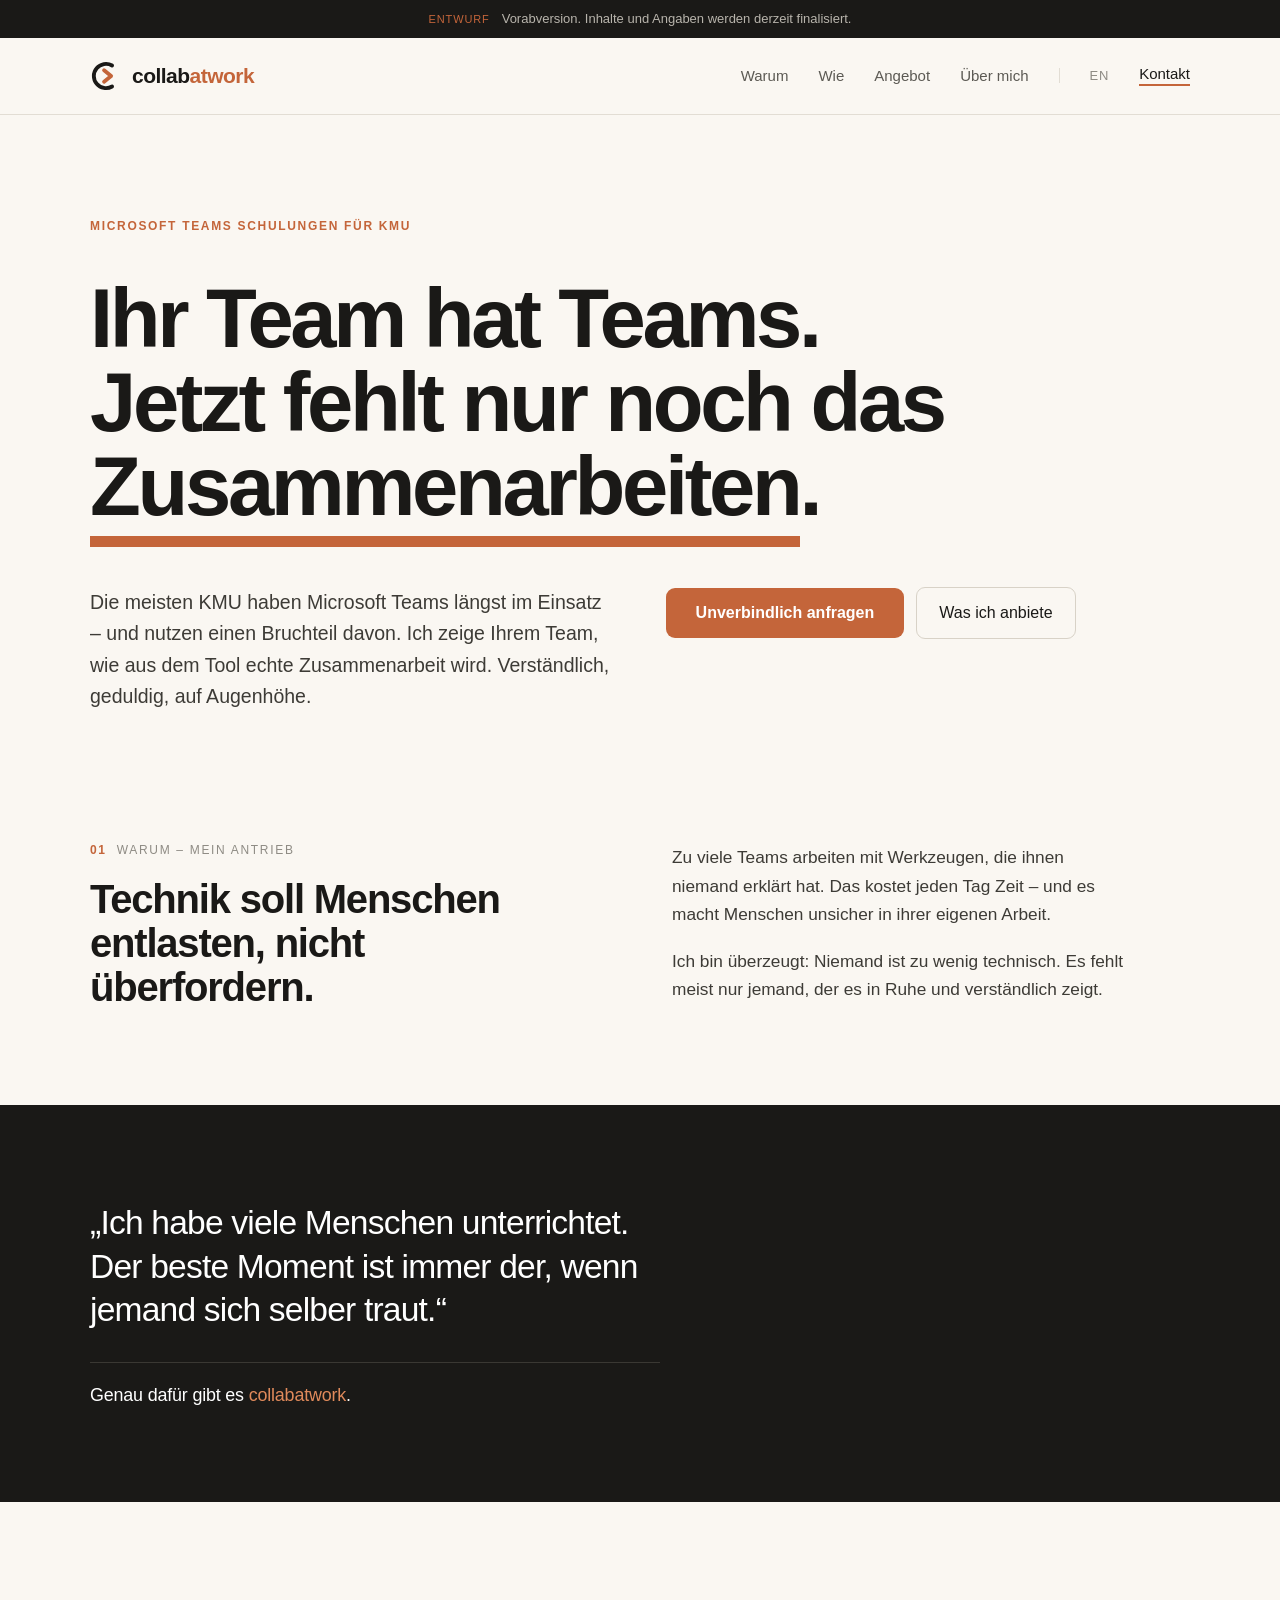
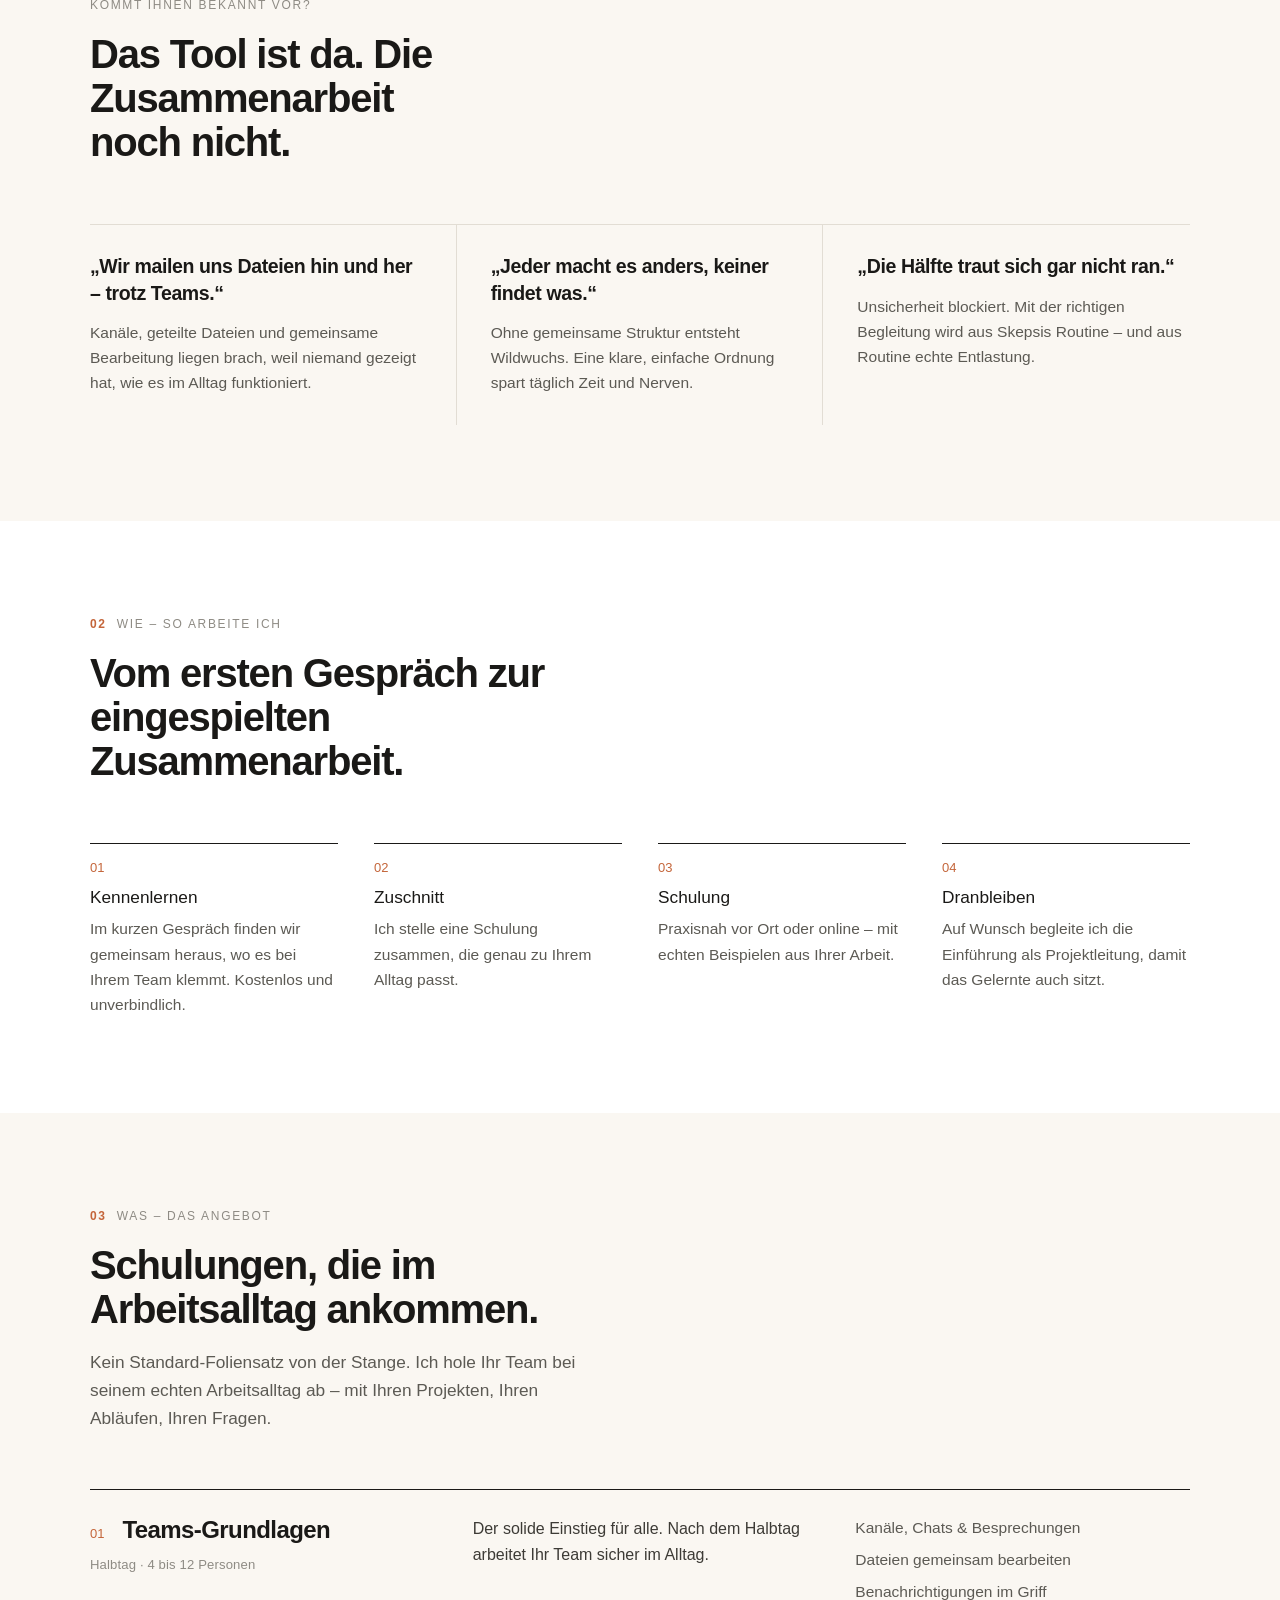
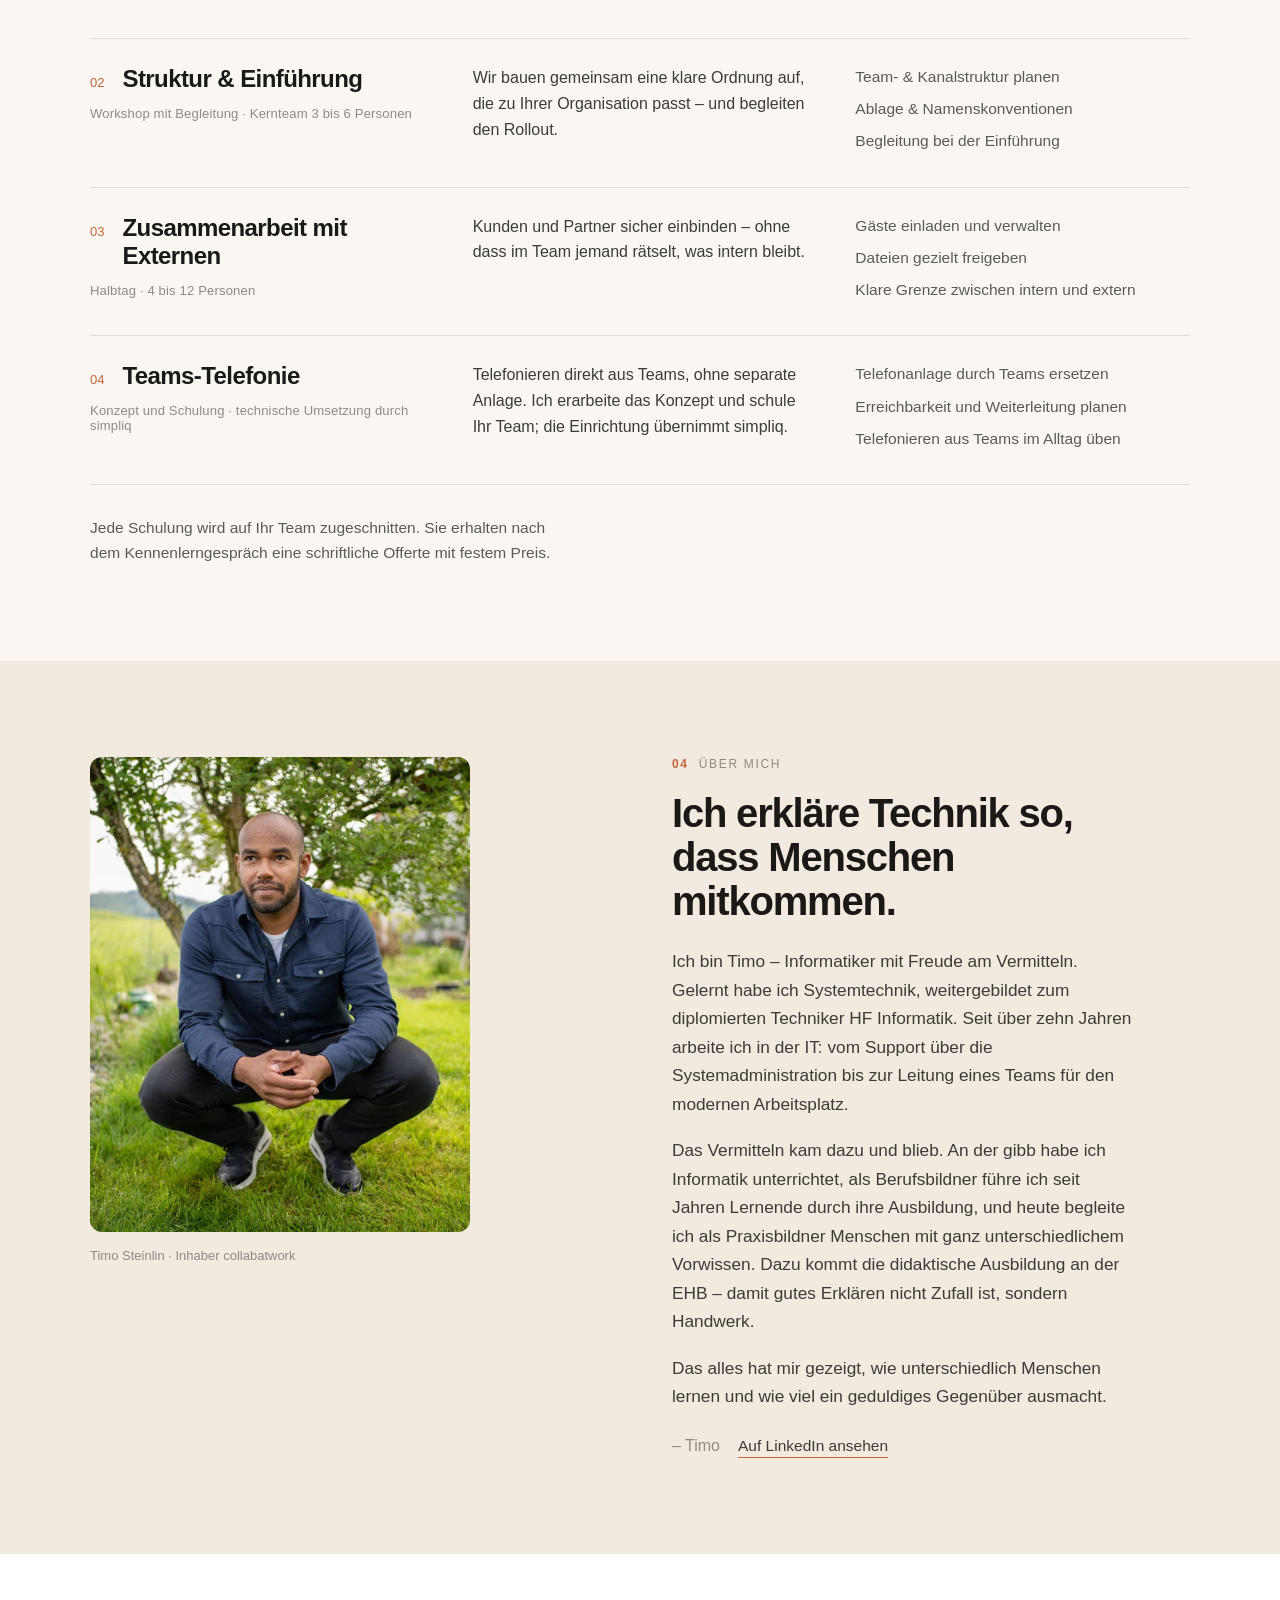
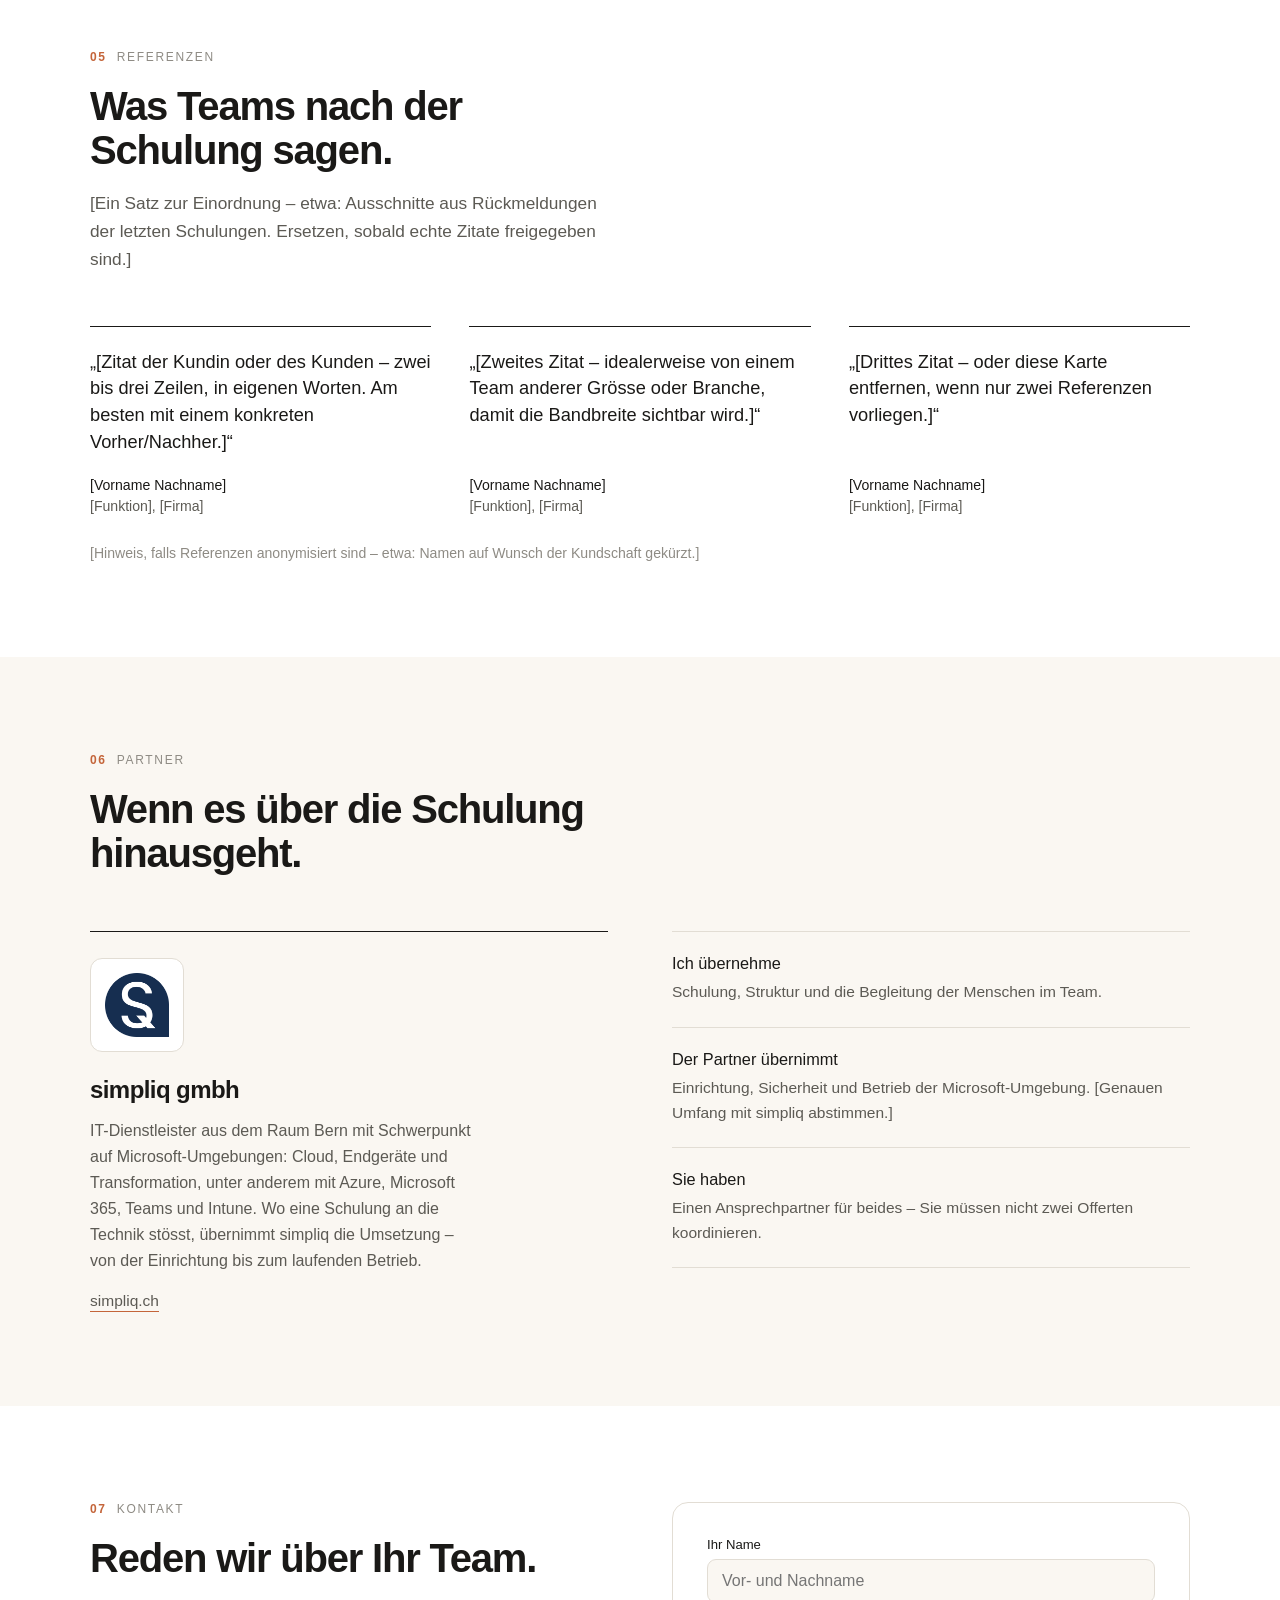
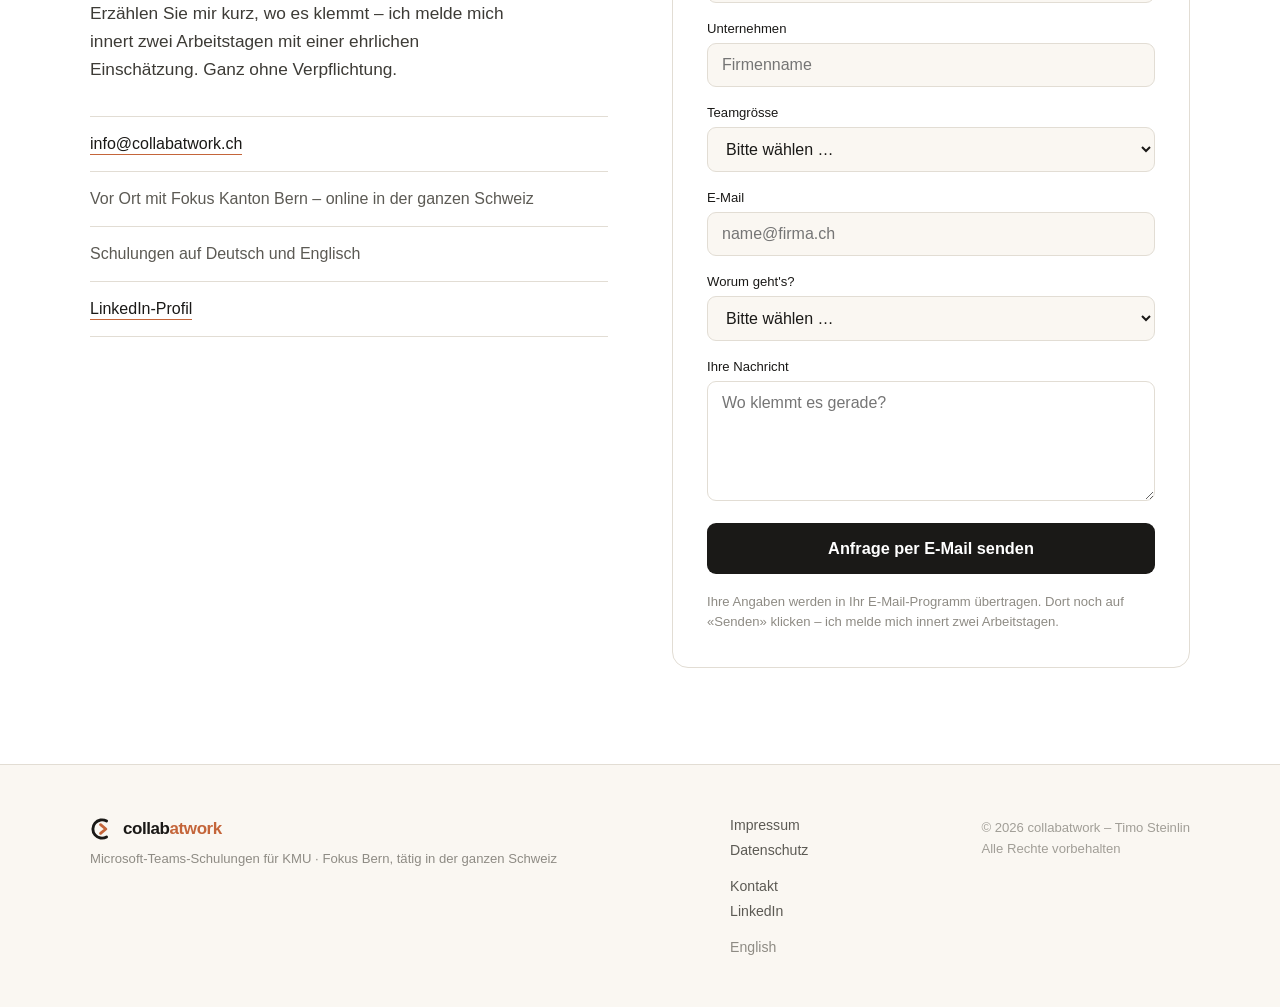
==== commit a5c86a31: "Add files via upload" ====
--- a/index.html
+++ b/index.html
@@ -3,12 +3,12 @@
 <head>
 <meta charset="utf-8">
 <meta name="viewport" content="width=device-width, initial-scale=1">
-<title>collabatwork — Microsoft-Teams-Schulungen für KMU</title>
+<title>collabatwork – Microsoft-Teams-Schulungen für KMU</title>
 <meta name="description" content="Microsoft-Teams-Schulungen für kleine und mittlere Unternehmen. Fokus Kanton Bern, online in der ganzen Schweiz.">
 <link rel="canonical" href="https://collabatwork.ch/">
 <link rel="alternate" hreflang="de" href="https://collabatwork.ch/">
 <link rel="alternate" hreflang="en" href="https://collabatwork.ch/en.html">
-<meta property="og:title" content="collabatwork — Microsoft-Teams-Schulungen für KMU">
+<meta property="og:title" content="collabatwork – Microsoft-Teams-Schulungen für KMU">
 <meta property="og:description" content="Ihr Team hat Teams. Jetzt fehlt nur noch das Zusammenarbeiten.">
 <meta property="og:type" content="website">
 <meta property="og:locale" content="de_CH">
@@ -17,7 +17,7 @@
 </head>
 <body>
 <!--
-  collabatwork.ch — deutsche Startseite
+  collabatwork.ch – deutsche Startseite
   Erzeugt aus der Arbeitsfassung "collabatwork DE v4.dc.html". Änderungen bitte
   in beiden Sprachdateien nachziehen (index.html und en.html).
 
@@ -28,7 +28,7 @@
   Farben      : Sand #FAF7F2 · Bänder #FFFFFF · Text #1A1917 · Fliesstext #3D3B36
                 Leise #8E8B84 · Haarlinie #E2DDD4 · Signal (Marke) #C4653A · Dunkelfeld #1A1917
   Raster      : max. 1180px breit, Rand clamp(20px,4vw,40px), Abstand clamp(56px,8vw,96px)
-  Verhalten   : site.js — mobiles Menü und Kontaktformular
+  Verhalten   : site.js – mobiles Menü und Kontaktformular
   Hosting     : Infomaniak, Schweiz. Keine externen Verbindungen, kein PHP nötig
 -->
 <div style="width:100%;background:#FAF7F2">
@@ -38,7 +38,7 @@
     <span>Vorabversion. Inhalte und Angaben werden derzeit finalisiert.</span>
   </div>
 
-  <!-- KOPFZEILE — Logo, Navigation, Sprachumschalter, Menüknopf für Mobil -->
+  <!-- KOPFZEILE – Logo, Navigation, Sprachumschalter, Menüknopf für Mobil -->
     <header style="position:sticky;top:0;z-index:40;background:rgba(250,247,242,.94);backdrop-filter:blur(8px);border-bottom:1px solid #E2DDD4">
     <div style="max-width:1180px;margin:0 auto;padding:0 clamp(20px,4vw,40px);height:76px;display:flex;align-items:center;justify-content:space-between;gap:20px">
       <a href="#top" style="display:flex;align-items:center;gap:10px;text-decoration:none;flex-shrink:0">
@@ -72,58 +72,42 @@
 
   <main id="top" style="display:block">
 
-    <!-- STARTBEREICH — Signet als Wasserzeichen, Schlagzeile, zwei Knöpfe, Angebotsleiste -->
+    <!-- STARTBEREICH – Signet als Wasserzeichen, Schlagzeile, zwei Knöpfe, Angebotsleiste -->
     <section style="position:relative;overflow:hidden">
-      <div style="position:relative;max-width:1180px;margin:0 auto;padding:clamp(52px,9vw,104px) clamp(20px,4vw,40px) clamp(32px,5vw,48px)">
+      <div style="position:relative;max-width:1180px;margin:0 auto;padding:clamp(52px,9vw,104px) clamp(20px,4vw,40px) clamp(18px,3vw,34px)">
         <div style="display:flex;align-items:center;gap:10px;margin-bottom:clamp(26px,5vw,44px)">
-          <span style="font-size:12px;letter-spacing:.14em;text-transform:uppercase;color:#C4653A;font-weight:600">Microsoft Teams Schulungen für KMU · Fokus Bern</span>
+          <span style="font-size:12px;letter-spacing:.14em;text-transform:uppercase;color:#C4653A;font-weight:600">Microsoft Teams Schulungen für KMU</span>
         </div>
         <h1 style="margin:0;font-size:clamp(2.5rem,6.6vw,5.2rem);font-weight:700;line-height:1.01;letter-spacing:-.04em;max-width:20ch;text-wrap:pretty">Ihr Team hat Teams.<span style="display:block">Jetzt fehlt nur noch das <span style="border-bottom:.14em solid #C4653A;padding-bottom:.04em">Zusammenarbeiten</span>.</span></h1>
         <div style="display:grid;grid-template-columns:repeat(auto-fit,minmax(min(300px,100%),1fr));gap:clamp(24px,4vw,56px);margin-top:clamp(34px,6vw,58px);align-items:start">
-          <p style="margin:0;font-size:clamp(1.04rem,1.6vw,1.22rem);line-height:1.6;color:#3D3B36;max-width:50ch">Die meisten KMU haben Microsoft Teams längst im Einsatz – und nutzen einen Bruchteil davon. Ich zeige Ihrem Team, wie aus dem Tool echte Zusammenarbeit wird. Verständlich, geduldig, auf Augenhöhe.</p>
+          <p style="margin:0;font-size:clamp(1.04rem,1.6vw,1.22rem);line-height:1.62;color:#3D3B36;max-width:50ch">Die meisten KMU haben Microsoft Teams längst im Einsatz – und nutzen einen Bruchteil davon. Ich zeige Ihrem Team, wie aus dem Tool echte Zusammenarbeit wird. Verständlich, geduldig, auf Augenhöhe.</p>
           <div style="display:flex;flex-wrap:wrap;gap:12px;align-items:center">
             <a href="#kontakt" style="text-decoration:none;background:#C4653A;color:#fff;padding:16px 30px;border-radius:9px;font-size:16px;font-weight:600">Unverbindlich anfragen</a>
             <a href="#angebot" style="text-decoration:none;color:#1A1917;padding:16px 22px;border-radius:9px;border:1px solid #D8D2C7;font-size:16px;font-weight:500">Was ich anbiete</a>
           </div>
         </div>
       </div>
-      <div style="position:relative;max-width:1180px;margin:0 auto;padding:0 clamp(20px,4vw,40px) clamp(44px,7vw,72px)">
-        <div style="display:grid;grid-template-columns:repeat(auto-fit,minmax(min(220px,100%),1fr));gap:0;border-top:1px solid #E2DDD4">
-          <a href="#angebot" style="text-decoration:none;display:flex;gap:14px;align-items:baseline;padding:24px clamp(16px,2vw,28px) 20px 0;border-right:1px solid #E2DDD4">
-            <span style="font-size:13px;color:#C4653A;font-weight:600">01</span>
-            <span style="font-size:1.14rem;font-weight:500;letter-spacing:-.01em">Teams-Grundlagen</span>
-          </a>
-          <a href="#angebot" style="text-decoration:none;display:flex;gap:14px;align-items:baseline;padding:24px clamp(16px,2vw,28px);border-right:1px solid #E2DDD4">
-            <span style="font-size:13px;color:#C4653A;font-weight:600">02</span>
-            <span style="font-size:1.14rem;font-weight:500;letter-spacing:-.01em">Struktur &amp; Einführung</span>
-          </a>
-          <a href="#angebot" style="text-decoration:none;display:flex;gap:14px;align-items:baseline;padding:24px 0 20px clamp(16px,2vw,28px)">
-            <span style="font-size:13px;color:#C4653A;font-weight:600">03</span>
-            <span style="font-size:1.14rem;font-weight:500;letter-spacing:-.01em">Zusammenarbeit mit Externen</span>
-          </a>
-        </div>
-      </div>
-    </section>
-
-    <!-- WARUM — Antrieb (Simon Sinek: Why) -->
+    </section>
+
+    <!-- WARUM – Antrieb (Simon Sinek: Why) -->
     <section id="warum" style="max-width:1180px;margin:0 auto;padding:clamp(56px,8vw,96px) clamp(20px,4vw,40px)">
       <div style="display:grid;grid-template-columns:repeat(auto-fit,minmax(min(300px,100%),1fr));gap:clamp(28px,5vw,72px)">
         <div>
-          <div style="font-size:12px;letter-spacing:.14em;text-transform:uppercase;color:#8E8B84;margin-bottom:20px"><span style="color:#C4653A;font-weight:600">01</span> &nbsp;Warum — mein Antrieb</div>
+          <div style="font-size:12px;letter-spacing:.14em;text-transform:uppercase;color:#8E8B84;margin-bottom:20px"><span style="color:#C4653A;font-weight:600">01</span> &nbsp;Warum – mein Antrieb</div>
           <h2 style="margin:0;font-size:clamp(1.7rem,3.4vw,2.5rem);font-weight:700;line-height:1.1;letter-spacing:-.03em;max-width:22ch;text-wrap:pretty">Technik soll Menschen entlasten, nicht überfordern.</h2>
         </div>
         <div>
-          <p style="margin:0;font-size:1.08rem;line-height:1.66;color:#3D3B36;max-width:48ch">Zu viele Teams arbeiten mit Werkzeugen, die ihnen niemand erklärt hat. Das kostet jeden Tag Zeit — und es macht Menschen unsicher in ihrer eigenen Arbeit.</p>
-          <p style="margin:18px 0 0;font-size:1.08rem;line-height:1.66;color:#3D3B36;max-width:48ch">Ich bin überzeugt: Niemand muss ein Programm beherrschen, um seine Arbeit gut zu machen. Es braucht nur jemanden, der es verständlich zeigt.</p>
-        </div>
-      </div>
-    </section>
-
-    <!-- ZITATFELD — dunkle Fläche, einziger Farbwechsel der Seite -->
+          <p style="margin:0;font-size:1.08rem;line-height:1.65;color:#3D3B36;max-width:48ch">Zu viele Teams arbeiten mit Werkzeugen, die ihnen niemand erklärt hat. Das kostet jeden Tag Zeit – und es macht Menschen unsicher in ihrer eigenen Arbeit.</p>
+          <p style="margin:18px 0 0;font-size:1.08rem;line-height:1.65;color:#3D3B36;max-width:48ch">Ich bin überzeugt: Niemand ist zu wenig technisch. Es fehlt meist nur jemand, der es in Ruhe und verständlich zeigt.</p>
+        </div>
+      </div>
+    </section>
+
+    <!-- ZITATFELD – dunkle Fläche, einziger Farbwechsel der Seite -->
     <section style="background:#1A1917;color:#fff">
       <div style="max-width:1180px;margin:0 auto;padding:clamp(56px,8vw,96px) clamp(20px,4vw,40px)">
-        <div style="max-width:46ch">
-          <div style="font-size:clamp(1.4rem,3vw,2.1rem);line-height:1.3;font-weight:400;letter-spacing:-.024em">„Mich begeistert nicht die nächste Funktion, sondern der Moment, in dem es klick macht.“</div>
+        <div style="max-width:64ch">
+          <div style="font-size:clamp(1.4rem,3vw,2.1rem);line-height:1.3;font-weight:400;letter-spacing:-.024em">„Ich habe viele Menschen unterrichtet. Der beste Moment ist immer der, wenn jemand sich selber traut.“</div>
           <div style="margin-top:30px;padding-top:22px;border-top:1px solid #3A3833;font-size:1.12rem;font-weight:500;color:#fff;letter-spacing:-.01em">Genau dafür gibt es <span style="color:#E08A5B">collabatwork</span>.</div>
         </div>
       </div>
@@ -135,54 +119,54 @@
       <div style="display:grid;grid-template-columns:repeat(auto-fit,minmax(min(270px,100%),1fr));gap:0;border-top:1px solid #E2DDD4">
         <div style="padding:28px clamp(20px,3vw,34px) 30px 0;border-right:1px solid #E2DDD4">
           <div style="font-size:1.22rem;line-height:1.36;font-weight:600;letter-spacing:-.02em;margin-bottom:14px">„Wir mailen uns Dateien hin und her – trotz Teams.“</div>
-          <p style="margin:0;font-size:.98rem;line-height:1.62;color:#5C5A54">Kanäle, geteilte Dateien und gemeinsame Bearbeitung liegen brach, weil niemand gezeigt hat, wie es im Alltag funktioniert.</p>
+          <p style="margin:0;font-size:.97rem;line-height:1.62;color:#5C5A54">Kanäle, geteilte Dateien und gemeinsame Bearbeitung liegen brach, weil niemand gezeigt hat, wie es im Alltag funktioniert.</p>
         </div>
         <div style="padding:28px clamp(20px,3vw,34px) 30px;border-right:1px solid #E2DDD4">
           <div style="font-size:1.22rem;line-height:1.36;font-weight:600;letter-spacing:-.02em;margin-bottom:14px">„Jeder macht es anders, keiner findet was.“</div>
-          <p style="margin:0;font-size:.98rem;line-height:1.62;color:#5C5A54">Ohne gemeinsame Struktur entsteht Wildwuchs. Eine klare, einfache Ordnung spart täglich Zeit und Nerven.</p>
+          <p style="margin:0;font-size:.97rem;line-height:1.62;color:#5C5A54">Ohne gemeinsame Struktur entsteht Wildwuchs. Eine klare, einfache Ordnung spart täglich Zeit und Nerven.</p>
         </div>
         <div style="padding:28px 0 30px clamp(20px,3vw,34px)">
           <div style="font-size:1.22rem;line-height:1.36;font-weight:600;letter-spacing:-.02em;margin-bottom:14px">„Die Hälfte traut sich gar nicht ran.“</div>
-          <p style="margin:0;font-size:.98rem;line-height:1.62;color:#5C5A54">Unsicherheit blockiert. Mit der richtigen Begleitung wird aus Skepsis Routine – und aus Routine echte Entlastung.</p>
-        </div>
-      </div>
-    </section>
-
-    <!-- WIE — vier Schritte des Vorgehens (How) -->
+          <p style="margin:0;font-size:.97rem;line-height:1.62;color:#5C5A54">Unsicherheit blockiert. Mit der richtigen Begleitung wird aus Skepsis Routine – und aus Routine echte Entlastung.</p>
+        </div>
+      </div>
+    </section>
+
+    <!-- WIE – vier Schritte des Vorgehens (How) -->
     <section id="wie" style="background:#fff">
       <div style="max-width:1180px;margin:0 auto;padding:clamp(56px,8vw,96px) clamp(20px,4vw,40px)">
-        <div style="font-size:12px;letter-spacing:.14em;text-transform:uppercase;color:#8E8B84;margin-bottom:20px"><span style="color:#C4653A;font-weight:600">02</span> &nbsp;Wie — so arbeite ich</div>
+        <div style="font-size:12px;letter-spacing:.14em;text-transform:uppercase;color:#8E8B84;margin-bottom:20px"><span style="color:#C4653A;font-weight:600">02</span> &nbsp;Wie – so arbeite ich</div>
         <h2 style="margin:0 0 clamp(36px,6vw,60px);font-size:clamp(1.7rem,3.4vw,2.5rem);font-weight:700;line-height:1.1;letter-spacing:-.03em;max-width:24ch;text-wrap:pretty">Vom ersten Gespräch zur eingespielten Zusammenarbeit.</h2>
         <div style="display:grid;grid-template-columns:repeat(auto-fit,minmax(200px,1fr));gap:clamp(24px,3vw,36px)">
           <div style="border-top:1px solid #1A1917;padding-top:16px">
             <div style="font-size:13px;color:#C4653A;font-weight:500;margin-bottom:12px">01</div>
-            <div style="font-size:1.06rem;font-weight:500;margin-bottom:8px">Kennenlernen</div>
-            <p style="margin:0;font-size:.95rem;line-height:1.6;color:#5C5A54">Kurzes Gespräch: Wo steht Ihr Team, wo klemmt es? Kostenlos und unverbindlich.</p>
+            <div style="font-size:1.08rem;font-weight:500;margin-bottom:8px">Kennenlernen</div>
+            <p style="margin:0;font-size:.97rem;line-height:1.62;color:#5C5A54">Im kurzen Gespräch finden wir gemeinsam heraus, wo es bei Ihrem Team klemmt. Kostenlos und unverbindlich.</p>
           </div>
           <div style="border-top:1px solid #1A1917;padding-top:16px">
             <div style="font-size:13px;color:#C4653A;font-weight:500;margin-bottom:12px">02</div>
-            <div style="font-size:1.06rem;font-weight:500;margin-bottom:8px">Zuschnitt</div>
-            <p style="margin:0;font-size:.95rem;line-height:1.6;color:#5C5A54">Ich stelle eine Schulung zusammen, die genau zu Ihrem Alltag passt.</p>
+            <div style="font-size:1.08rem;font-weight:500;margin-bottom:8px">Zuschnitt</div>
+            <p style="margin:0;font-size:.97rem;line-height:1.62;color:#5C5A54">Ich stelle eine Schulung zusammen, die genau zu Ihrem Alltag passt.</p>
           </div>
           <div style="border-top:1px solid #1A1917;padding-top:16px">
             <div style="font-size:13px;color:#C4653A;font-weight:500;margin-bottom:12px">03</div>
-            <div style="font-size:1.06rem;font-weight:500;margin-bottom:8px">Schulung</div>
-            <p style="margin:0;font-size:.95rem;line-height:1.6;color:#5C5A54">Praxisnah vor Ort oder online – mit echten Beispielen aus Ihrer Arbeit.</p>
+            <div style="font-size:1.08rem;font-weight:500;margin-bottom:8px">Schulung</div>
+            <p style="margin:0;font-size:.97rem;line-height:1.62;color:#5C5A54">Praxisnah vor Ort oder online – mit echten Beispielen aus Ihrer Arbeit.</p>
           </div>
           <div style="border-top:1px solid #1A1917;padding-top:16px">
             <div style="font-size:13px;color:#C4653A;font-weight:500;margin-bottom:12px">04</div>
-            <div style="font-size:1.06rem;font-weight:500;margin-bottom:8px">Dranbleiben</div>
-            <p style="margin:0;font-size:.95rem;line-height:1.6;color:#5C5A54">Auf Wunsch begleite ich die Einführung, damit das Gelernte auch sitzt.</p>
-          </div>
-        </div>
-      </div>
-    </section>
-
-    <!-- WAS — drei Angebote mit Umfangsangabe (What). Keine Preise, alles auf Anfrage -->
+            <div style="font-size:1.08rem;font-weight:500;margin-bottom:8px">Dranbleiben</div>
+            <p style="margin:0;font-size:.97rem;line-height:1.62;color:#5C5A54">Auf Wunsch begleite ich die Einführung als Projektleitung, damit das Gelernte auch sitzt.</p>
+          </div>
+        </div>
+      </div>
+    </section>
+
+    <!-- WAS – drei Angebote mit Umfangsangabe (What). Keine Preise, alles auf Anfrage -->
     <section id="angebot" style="max-width:1180px;margin:0 auto;padding:clamp(56px,8vw,96px) clamp(20px,4vw,40px)">
-      <div style="font-size:12px;letter-spacing:.14em;text-transform:uppercase;color:#8E8B84;margin-bottom:20px"><span style="color:#C4653A;font-weight:600">03</span> &nbsp;Was — das Angebot</div>
+      <div style="font-size:12px;letter-spacing:.14em;text-transform:uppercase;color:#8E8B84;margin-bottom:20px"><span style="color:#C4653A;font-weight:600">03</span> &nbsp;Was – das Angebot</div>
       <h2 style="margin:0 0 18px;font-size:clamp(1.7rem,3.4vw,2.5rem);font-weight:700;line-height:1.1;letter-spacing:-.03em;max-width:22ch;text-wrap:pretty">Schulungen, die im Arbeitsalltag ankommen.</h2>
-      <p style="margin:0 0 clamp(36px,6vw,56px);font-size:1.08rem;line-height:1.64;color:#5C5A54;max-width:54ch">Kein Standard-Foliensatz von der Stange. Ich hole Ihr Team bei seinem echten Arbeitsalltag ab – mit Ihren Projekten, Ihren Abläufen, Ihren Fragen.</p>
+      <p style="margin:0 0 clamp(36px,6vw,56px);font-size:1.08rem;line-height:1.62;color:#5C5A54;max-width:54ch">Kein Standard-Foliensatz von der Stange. Ich hole Ihr Team bei seinem echten Arbeitsalltag ab – mit Ihren Projekten, Ihren Abläufen, Ihren Fragen.</p>
 
       <div style="display:grid;grid-template-columns:repeat(auto-fit,minmax(min(280px,100%),1fr));gap:clamp(20px,4vw,48px);border-top:1px solid #1A1917;padding:26px 0 34px">
         <div>
@@ -190,10 +174,10 @@
           <span style="font-size:13px;color:#C4653A;font-weight:500">01</span>
           <h3 style="margin:0;font-size:1.5rem;font-weight:600;letter-spacing:-.024em;line-height:1.2">Teams-Grundlagen</h3>
         </div>
-          <div style="margin-top:12px;font-size:.86rem;color:#8E8B84;letter-spacing:.01em">Halbtag · 4 bis 12 Personen</div>
+          <div style="margin-top:12px;font-size:.82rem;color:#8E8B84;letter-spacing:.01em">Halbtag · 4 bis 12 Personen</div>
         </div>
         <p style="margin:0;font-size:1rem;line-height:1.62;color:#3D3B36">Der solide Einstieg für alle. Nach dem Halbtag arbeitet Ihr Team sicher im Alltag.</p>
-        <div style="display:flex;flex-direction:column;gap:9px;font-size:.95rem;color:#5C5A54;line-height:1.5">
+        <div style="display:flex;flex-direction:column;gap:9px;font-size:.97rem;color:#5C5A54;line-height:1.5">
           <div>Kanäle, Chats &amp; Besprechungen</div>
           <div>Dateien gemeinsam bearbeiten</div>
           <div>Benachrichtigungen im Griff</div>
@@ -205,34 +189,49 @@
           <span style="font-size:13px;color:#C4653A;font-weight:500">02</span>
           <h3 style="margin:0;font-size:1.5rem;font-weight:600;letter-spacing:-.024em;line-height:1.2">Struktur &amp; Einführung</h3>
         </div>
-          <div style="margin-top:12px;font-size:.86rem;color:#8E8B84;letter-spacing:.01em">Workshop mit Begleitung · Kernteam 3 bis 6 Personen</div>
+          <div style="margin-top:12px;font-size:.82rem;color:#8E8B84;letter-spacing:.01em">Workshop mit Begleitung · Kernteam 3 bis 6 Personen</div>
         </div>
         <p style="margin:0;font-size:1rem;line-height:1.62;color:#3D3B36">Wir bauen gemeinsam eine klare Ordnung auf, die zu Ihrer Organisation passt – und begleiten den Rollout.</p>
-        <div style="display:flex;flex-direction:column;gap:9px;font-size:.95rem;color:#5C5A54;line-height:1.5">
+        <div style="display:flex;flex-direction:column;gap:9px;font-size:.97rem;color:#5C5A54;line-height:1.5">
           <div>Team- &amp; Kanalstruktur planen</div>
           <div>Ablage &amp; Namenskonventionen</div>
           <div>Begleitung bei der Einführung</div>
         </div>
       </div>
-      <div style="display:grid;grid-template-columns:repeat(auto-fit,minmax(min(280px,100%),1fr));gap:clamp(20px,4vw,48px);border-top:1px solid #E2DDD4;border-bottom:1px solid #E2DDD4;padding:26px 0 34px">
+      <div style="display:grid;grid-template-columns:repeat(auto-fit,minmax(min(280px,100%),1fr));gap:clamp(20px,4vw,48px);border-top:1px solid #E2DDD4;padding:26px 0 34px">
         <div>
           <div style="display:flex;gap:18px;align-items:baseline">
           <span style="font-size:13px;color:#C4653A;font-weight:500">03</span>
           <h3 style="margin:0;font-size:1.5rem;font-weight:600;letter-spacing:-.024em;line-height:1.2">Zusammenarbeit mit Externen</h3>
         </div>
-          <div style="margin-top:12px;font-size:.86rem;color:#8E8B84;letter-spacing:.01em">Halbtag · 4 bis 12 Personen</div>
+          <div style="margin-top:12px;font-size:.82rem;color:#8E8B84;letter-spacing:.01em">Halbtag · 4 bis 12 Personen</div>
         </div>
         <p style="margin:0;font-size:1rem;line-height:1.62;color:#3D3B36">Kunden und Partner sicher einbinden – ohne dass im Team jemand rätselt, was intern bleibt.</p>
-        <div style="display:flex;flex-direction:column;gap:9px;font-size:.95rem;color:#5C5A54;line-height:1.5">
+        <div style="display:flex;flex-direction:column;gap:9px;font-size:.97rem;color:#5C5A54;line-height:1.5">
           <div>Gäste einladen und verwalten</div>
           <div>Dateien gezielt freigeben</div>
           <div>Klare Grenze zwischen intern und extern</div>
         </div>
       </div>
-      <p style="margin:30px 0 0;font-size:.98rem;line-height:1.62;color:#5C5A54;max-width:54ch">Jede Schulung wird auf Ihr Team zugeschnitten. Sie erhalten nach dem Kennenlerngespräch eine schriftliche Offerte mit festem Preis.</p>
-    </section>
-
-    <!-- ÜBER MICH — Porträt und Werdegang -->
+      <div style="display:grid;grid-template-columns:repeat(auto-fit,minmax(min(280px,100%),1fr));gap:clamp(20px,4vw,48px);border-top:1px solid #E2DDD4;border-bottom:1px solid #E2DDD4;padding:26px 0 34px">
+        <div>
+          <div style="display:flex;gap:18px;align-items:baseline">
+            <span style="font-size:13px;color:#C4653A;font-weight:500">04</span>
+            <h3 style="margin:0;font-size:1.5rem;font-weight:600;letter-spacing:-.024em;line-height:1.2">Teams-Telefonie</h3>
+          </div>
+          <div style="margin-top:12px;font-size:.82rem;color:#8E8B84;letter-spacing:.01em">Konzept und Schulung · technische Umsetzung durch simpliq</div>
+        </div>
+        <p style="margin:0;font-size:1rem;line-height:1.62;color:#3D3B36">Telefonieren direkt aus Teams, ohne separate Anlage. Ich erarbeite das Konzept und schule Ihr Team; die Einrichtung übernimmt simpliq.</p>
+        <div style="display:flex;flex-direction:column;gap:9px;font-size:.97rem;color:#5C5A54;line-height:1.5">
+          <div>Telefonanlage durch Teams ersetzen</div>
+          <div>Erreichbarkeit und Weiterleitung planen</div>
+          <div>Telefonieren aus Teams im Alltag üben</div>
+        </div>
+      </div>
+      <p style="margin:30px 0 0;font-size:.97rem;line-height:1.62;color:#5C5A54;max-width:54ch">Jede Schulung wird auf Ihr Team zugeschnitten. Sie erhalten nach dem Kennenlerngespräch eine schriftliche Offerte mit festem Preis.</p>
+    </section>
+
+    <!-- ÜBER MICH – Porträt und Werdegang -->
     <section id="ueber" style="background:#F2E9DF">
       <div style="max-width:1180px;margin:0 auto;padding:clamp(56px,8vw,96px) clamp(20px,4vw,40px);display:grid;grid-template-columns:repeat(auto-fit,minmax(min(300px,100%),1fr));gap:clamp(32px,5vw,72px);align-items:start">
         <div>
@@ -242,9 +241,13 @@
         <div>
           <div style="font-size:12px;letter-spacing:.14em;text-transform:uppercase;color:#8E8B84;margin-bottom:20px"><span style="color:#C4653A;font-weight:600">04</span> &nbsp;Über mich</div>
           <h2 style="margin:0 0 24px;font-size:clamp(1.7rem,3.4vw,2.5rem);font-weight:700;line-height:1.1;letter-spacing:-.03em;max-width:22ch;text-wrap:pretty">Ich erkläre Technik so, dass Menschen mitkommen.</h2>
-          <p style="margin:0;font-size:1.08rem;line-height:1.66;color:#3D3B36;max-width:48ch">Ich bin Timo – IT-Fachmann mit einem Faible fürs Vermitteln. Seit Jahren begleite ich Menschen mit ganz unterschiedlichem Vorwissen dabei, mit digitalen Werkzeugen sicher zu werden.</p>
-          <p style="margin:18px 0 0;font-size:1.08rem;line-height:1.66;color:#3D3B36;max-width:48ch">Vermitteln begleitet mich schon lange. Als Berufsbildner führe ich Lernende durch ihre Ausbildung, an der gibb habe ich als Berufsschullehrer unterrichtet. Beides hat mir gezeigt, wie unterschiedlich Menschen lernen und wie viel ein geduldiges Gegenüber ausmacht.</p>
-          <div style="margin-top:26px;font-size:1rem;color:#8E8B84">— Timo</div>
+          <p style="margin:0;font-size:1.08rem;line-height:1.65;color:#3D3B36;max-width:48ch">Ich bin Timo – Informatiker mit Freude am Vermitteln. Gelernt habe ich Systemtechnik, weitergebildet zum diplomierten Techniker HF Informatik. Seit über zehn Jahren arbeite ich in der IT: vom Support über die Systemadministration bis zur Leitung eines Teams für den modernen Arbeitsplatz.</p>
+          <p style="margin:18px 0 0;font-size:1.08rem;line-height:1.65;color:#3D3B36;max-width:48ch">Das Vermitteln kam dazu und blieb. An der gibb habe ich Informatik unterrichtet, als Berufsbildner führe ich seit Jahren Lernende durch ihre Ausbildung, und heute begleite ich als Praxisbildner Menschen mit ganz unterschiedlichem Vorwissen. Dazu kommt die didaktische Ausbildung an der EHB – damit gutes Erklären nicht Zufall ist, sondern Handwerk.</p>
+          <p style="margin:18px 0 0;font-size:1.08rem;line-height:1.65;color:#3D3B36;max-width:48ch">Das alles hat mir gezeigt, wie unterschiedlich Menschen lernen und wie viel ein geduldiges Gegenüber ausmacht.</p>
+          <div style="margin-top:26px;display:flex;flex-wrap:wrap;align-items:baseline;gap:18px">
+            <span style="font-size:1rem;color:#8E8B84">– Timo</span>
+            <a href="https://www.linkedin.com/in/timo-steinlin/" target="_blank" rel="noopener" style="font-size:.97rem;color:#3D3B36;text-decoration:none;border-bottom:1px solid #C4653A;padding-bottom:2px">Auf LinkedIn ansehen</a>
+          </div>
         </div>
       </div>
     </section>
@@ -253,22 +256,22 @@
       <div style="max-width:1180px;margin:0 auto;padding:clamp(56px,8vw,96px) clamp(20px,4vw,40px)">
         <div style="font-size:12px;letter-spacing:.14em;text-transform:uppercase;color:#8E8B84;margin-bottom:20px"><span style="color:#C4653A;font-weight:600">05</span> &nbsp;Referenzen</div>
         <h2 style="margin:0 0 18px;font-size:clamp(1.7rem,3.4vw,2.5rem);font-weight:700;line-height:1.1;letter-spacing:-.03em;max-width:22ch;text-wrap:pretty">Was Teams nach der Schulung sagen.</h2>
-        <p style="margin:0 0 clamp(32px,5vw,52px);font-size:1.06rem;line-height:1.64;color:#5C5A54;max-width:54ch">[Ein Satz zur Einordnung — etwa: Ausschnitte aus Rückmeldungen der letzten Schulungen. Ersetzen, sobald echte Zitate freigegeben sind.]</p>
+        <p style="margin:0 0 clamp(32px,5vw,52px);font-size:1.08rem;line-height:1.62;color:#5C5A54;max-width:54ch">[Ein Satz zur Einordnung – etwa: Ausschnitte aus Rückmeldungen der letzten Schulungen. Ersetzen, sobald echte Zitate freigegeben sind.]</p>
         <div style="display:grid;grid-template-columns:repeat(auto-fit,minmax(min(270px,100%),1fr));gap:clamp(24px,3vw,40px)">
           <div style="border-top:1px solid #1A1917;padding-top:22px;display:flex;flex-direction:column;gap:20px">
-            <div style="font-size:1.14rem;line-height:1.46;color:#1A1917">„[Zitat der Kundin oder des Kunden — zwei bis drei Zeilen, in eigenen Worten. Am besten mit einem konkreten Vorher/Nachher.]“</div>
-            <div style="font-size:.9rem;line-height:1.5;color:#5C5A54;margin-top:auto"><span style="display:block;font-weight:500;color:#1A1917">[Vorname Nachname]</span>[Funktion], [Firma]</div>
+            <div style="font-size:1.14rem;line-height:1.46;color:#1A1917">„[Zitat der Kundin oder des Kunden – zwei bis drei Zeilen, in eigenen Worten. Am besten mit einem konkreten Vorher/Nachher.]“</div>
+            <div style="font-size:.88rem;line-height:1.5;color:#5C5A54;margin-top:auto"><span style="display:block;font-weight:500;color:#1A1917">[Vorname Nachname]</span>[Funktion], [Firma]</div>
           </div>
           <div style="border-top:1px solid #1A1917;padding-top:22px;display:flex;flex-direction:column;gap:20px">
-            <div style="font-size:1.14rem;line-height:1.46;color:#1A1917">„[Zweites Zitat — idealerweise von einem Team anderer Grösse oder Branche, damit die Bandbreite sichtbar wird.]“</div>
-            <div style="font-size:.9rem;line-height:1.5;color:#5C5A54;margin-top:auto"><span style="display:block;font-weight:500;color:#1A1917">[Vorname Nachname]</span>[Funktion], [Firma]</div>
+            <div style="font-size:1.14rem;line-height:1.46;color:#1A1917">„[Zweites Zitat – idealerweise von einem Team anderer Grösse oder Branche, damit die Bandbreite sichtbar wird.]“</div>
+            <div style="font-size:.88rem;line-height:1.5;color:#5C5A54;margin-top:auto"><span style="display:block;font-weight:500;color:#1A1917">[Vorname Nachname]</span>[Funktion], [Firma]</div>
           </div>
           <div style="border-top:1px solid #1A1917;padding-top:22px;display:flex;flex-direction:column;gap:20px">
-            <div style="font-size:1.14rem;line-height:1.46;color:#1A1917">„[Drittes Zitat — oder diese Karte entfernen, wenn nur zwei Referenzen vorliegen.]“</div>
-            <div style="font-size:.9rem;line-height:1.5;color:#5C5A54;margin-top:auto"><span style="display:block;font-weight:500;color:#1A1917">[Vorname Nachname]</span>[Funktion], [Firma]</div>
-          </div>
-        </div>
-        <p style="margin:28px 0 0;font-size:.88rem;color:#8E8B84">[Hinweis, falls Referenzen anonymisiert sind — etwa: Namen auf Wunsch der Kundschaft gekürzt.]</p>
+            <div style="font-size:1.14rem;line-height:1.46;color:#1A1917">„[Drittes Zitat – oder diese Karte entfernen, wenn nur zwei Referenzen vorliegen.]“</div>
+            <div style="font-size:.88rem;line-height:1.5;color:#5C5A54;margin-top:auto"><span style="display:block;font-weight:500;color:#1A1917">[Vorname Nachname]</span>[Funktion], [Firma]</div>
+          </div>
+        </div>
+        <p style="margin:28px 0 0;font-size:.88rem;color:#8E8B84">[Hinweis, falls Referenzen anonymisiert sind – etwa: Namen auf Wunsch der Kundschaft gekürzt.]</p>
       </div>
     </section>
 
@@ -278,54 +281,57 @@
       <div style="display:grid;grid-template-columns:repeat(auto-fit,minmax(min(300px,100%),1fr));gap:clamp(32px,5vw,64px);align-items:start">
         <div style="border-top:1px solid #1A1917;padding-top:26px">
           <div style="display:inline-flex;background:#fff;border:1px solid #E2DDD4;border-radius:12px;padding:14px;margin-bottom:24px"><img src="simpliq.png" width="1000" height="1000" alt="simpliq gmbh" loading="lazy" decoding="async" style="width:64px;height:64px"></div>
-          <h3 style="margin:0 0 14px;font-size:1.4rem;font-weight:600;letter-spacing:-.024em">simpliq gmbh</h3>
-          <p style="margin:0 0 18px;font-size:1rem;line-height:1.62;color:#5C5A54;max-width:44ch">IT-Dienstleister aus dem Raum Bern mit Schwerpunkt auf Microsoft-Umgebungen: Cloud, Endgeräte und Transformation, unter anderem mit Azure, Microsoft 365, Teams und Intune. Wo eine Schulung an die Technik stösst, übernimmt simpliq die Umsetzung — von der Einrichtung bis zum laufenden Betrieb.</p>
-          <a href="https://simpliq.ch/" target="_blank" rel="noopener" style="font-size:.95rem;color:#5C5A54;text-decoration:none;border-bottom:1px solid #C4653A;padding-bottom:2px">simpliq.ch</a>
+          <h3 style="margin:0 0 14px;font-size:1.5rem;font-weight:600;letter-spacing:-.024em">simpliq gmbh</h3>
+          <p style="margin:0 0 18px;font-size:1rem;line-height:1.62;color:#5C5A54;max-width:44ch">IT-Dienstleister aus dem Raum Bern mit Schwerpunkt auf Microsoft-Umgebungen: Cloud, Endgeräte und Transformation, unter anderem mit Azure, Microsoft 365, Teams und Intune. Wo eine Schulung an die Technik stösst, übernimmt simpliq die Umsetzung – von der Einrichtung bis zum laufenden Betrieb.</p>
+          <a href="https://simpliq.ch/" target="_blank" rel="noopener" style="font-size:.97rem;color:#5C5A54;text-decoration:none;border-bottom:1px solid #C4653A;padding-bottom:2px">simpliq.ch</a>
         </div>
         <div>
           <div style="border-top:1px solid #E2DDD4;padding:22px 0">
             <span style="display:block;font-size:1.02rem;font-weight:500;margin-bottom:6px">Ich übernehme</span>
-            <span style="font-size:.97rem;line-height:1.6;color:#5C5A54">Schulung, Struktur und die Begleitung der Menschen im Team.</span>
+            <span style="font-size:.97rem;line-height:1.62;color:#5C5A54">Schulung, Struktur und die Begleitung der Menschen im Team.</span>
           </div>
           <div style="border-top:1px solid #E2DDD4;padding:22px 0">
             <span style="display:block;font-size:1.02rem;font-weight:500;margin-bottom:6px">Der Partner übernimmt</span>
-            <span style="font-size:.97rem;line-height:1.6;color:#5C5A54">Einrichtung, Sicherheit und Betrieb der Microsoft-Umgebung. [Genauen Umfang mit simpliq abstimmen.]</span>
+            <span style="font-size:.97rem;line-height:1.62;color:#5C5A54">Einrichtung, Sicherheit und Betrieb der Microsoft-Umgebung. [Genauen Umfang mit simpliq abstimmen.]</span>
           </div>
           <div style="border-top:1px solid #E2DDD4;border-bottom:1px solid #E2DDD4;padding:22px 0">
             <span style="display:block;font-size:1.02rem;font-weight:500;margin-bottom:6px">Sie haben</span>
-            <span style="font-size:.97rem;line-height:1.6;color:#5C5A54">Einen Ansprechpartner für beides — Sie müssen nicht zwei Offerten koordinieren.</span>
-          </div>
-        </div>
-      </div>
-    </section>
-
-    <!-- KONTAKT — Formular ohne Server: baut im Browser eine mailto-Nachricht (siehe site.js) -->
+            <span style="font-size:.97rem;line-height:1.62;color:#5C5A54">Einen Ansprechpartner für beides – Sie müssen nicht zwei Offerten koordinieren.</span>
+          </div>
+        </div>
+      </div>
+    </section>
+
+    <!-- KONTAKT – Formular ohne Server: baut im Browser eine mailto-Nachricht (siehe site.js) -->
     <section id="kontakt" style="background:#fff">
       <div style="max-width:1180px;margin:0 auto;padding:clamp(56px,8vw,96px) clamp(20px,4vw,40px);display:grid;grid-template-columns:repeat(auto-fit,minmax(min(300px,100%),1fr));gap:clamp(32px,5vw,64px);align-items:start">
         <div>
           <div style="font-size:12px;letter-spacing:.14em;text-transform:uppercase;color:#8E8B84;margin-bottom:20px"><span style="color:#C4653A;font-weight:600">07</span> &nbsp;Kontakt</div>
           <h2 style="margin:0 0 20px;font-size:clamp(1.7rem,3.4vw,2.5rem);font-weight:700;line-height:1.1;letter-spacing:-.03em">Reden wir über Ihr Team.</h2>
-          <p style="margin:0 0 32px;font-size:1.06rem;line-height:1.64;color:#3D3B36;max-width:44ch">Erzählen Sie mir kurz, wo es hakt – ich melde mich innert zwei Arbeitstagen mit einer ehrlichen Einschätzung. Ganz ohne Verpflichtung.</p>
+          <p style="margin:0 0 32px;font-size:1.08rem;line-height:1.62;color:#3D3B36;max-width:44ch">Erzählen Sie mir kurz, wo es klemmt – ich melde mich innert zwei Arbeitstagen mit einer ehrlichen Einschätzung. Ganz ohne Verpflichtung.</p>
           <div style="border-top:1px solid #E2DDD4;padding:18px 0;font-size:1rem">
             <a href="mailto:info@collabatwork.ch" style="text-decoration:none;font-weight:500;border-bottom:1px solid #C4653A;padding-bottom:2px">info@collabatwork.ch</a>
           </div>
           <div style="border-top:1px solid #E2DDD4;padding:18px 0;font-size:1rem;color:#5C5A54">Vor Ort mit Fokus Kanton Bern – online in der ganzen Schweiz</div>
-          <div style="border-top:1px solid #E2DDD4;border-bottom:1px solid #E2DDD4;padding:18px 0;font-size:1rem;color:#5C5A54">Schulungen auf Deutsch und Englisch</div>
+          <div style="border-top:1px solid #E2DDD4;padding:18px 0;font-size:1rem;color:#5C5A54">Schulungen auf Deutsch und Englisch</div>
+          <div style="border-top:1px solid #E2DDD4;border-bottom:1px solid #E2DDD4;padding:18px 0;font-size:1rem">
+            <a href="https://www.linkedin.com/in/timo-steinlin/" target="_blank" rel="noopener" style="text-decoration:none;font-weight:500;border-bottom:1px solid #C4653A;padding-bottom:2px">LinkedIn-Profil</a>
+          </div>
         </div>
         <div>
           
             <form data-mailto="info@collabatwork.ch" data-labels='{"name":"Name","firma":"Unternehmen","email":"E-Mail","groesse":"Teamgrösse","thema":"Thema","msg":"Nachricht","none":"keine Angabe","subject":"Anfrage Teams-Schulung","copy":"Angaben kopieren","copied":"Kopiert"}' novalidate style="background:#fff;border:1px solid #E2DDD4;border-radius:16px;padding:clamp(22px,4vw,34px);display:flex;flex-direction:column;gap:18px">
               <div style="position:absolute;left:-9999px" aria-hidden="true"><input name="website" type="text" tabindex="-1" autocomplete="off"></div>
               <div>
-                <label for="cw-name" style="display:block;font-size:.86rem;font-weight:500;margin-bottom:7px">Ihr Name</label>
+                <label for="cw-name" style="display:block;font-size:.82rem;font-weight:500;margin-bottom:7px">Ihr Name</label>
                 <input id="cw-name" name="name" type="text" placeholder="Vor- und Nachname" autocomplete="name" style="width:100%;padding:12px 14px;border:1px solid #E2DDD4;font-family:inherit;font-size:1rem;background:#FAF7F2;color:#1A1917;border-radius:9px">
               </div>
               <div>
-                <label for="cw-firma" style="display:block;font-size:.86rem;font-weight:500;margin-bottom:7px">Unternehmen</label>
+                <label for="cw-firma" style="display:block;font-size:.82rem;font-weight:500;margin-bottom:7px">Unternehmen</label>
                 <input id="cw-firma" name="firma" type="text" placeholder="Firmenname" autocomplete="organization" style="width:100%;padding:12px 14px;border:1px solid #E2DDD4;font-family:inherit;font-size:1rem;background:#FAF7F2;color:#1A1917;border-radius:9px">
               </div>
               <div>
-                <label for="cw-groesse" style="display:block;font-size:.86rem;font-weight:500;margin-bottom:7px">Teamgrösse</label>
+                <label for="cw-groesse" style="display:block;font-size:.82rem;font-weight:500;margin-bottom:7px">Teamgrösse</label>
                 <select id="cw-groesse" name="groesse" style="width:100%;padding:12px 14px;border:1px solid #E2DDD4;font-family:inherit;font-size:1rem;background:#FAF7F2;color:#1A1917;border-radius:9px">
                   <option value="">Bitte wählen …</option>
                   <option>Bis 10 Personen</option>
@@ -335,25 +341,26 @@
                 </select>
               </div>
               <div>
-                <label for="cw-email" style="display:block;font-size:.86rem;font-weight:500;margin-bottom:7px">E-Mail</label>
+                <label for="cw-email" style="display:block;font-size:.82rem;font-weight:500;margin-bottom:7px">E-Mail</label>
                 <input id="cw-email" name="email" type="email" placeholder="name@firma.ch" autocomplete="email" style="width:100%;padding:12px 14px;border:1px solid #E2DDD4;font-family:inherit;font-size:1rem;background:#FAF7F2;color:#1A1917;border-radius:9px">
               </div>
               <div>
-                <label for="cw-thema" style="display:block;font-size:.86rem;font-weight:500;margin-bottom:7px">Worum geht's?</label>
+                <label for="cw-thema" style="display:block;font-size:.82rem;font-weight:500;margin-bottom:7px">Worum geht's?</label>
                 <select id="cw-thema" name="thema" style="width:100%;padding:12px 14px;border:1px solid #E2DDD4;font-family:inherit;font-size:1rem;background:#FAF7F2;color:#1A1917;border-radius:9px">
                   <option value="">Bitte wählen …</option>
                   <option>Teams-Grundlagen</option>
                   <option>Struktur &amp; Einführung</option>
                   <option>Zusammenarbeit mit Externen</option>
+                  <option>Teams-Telefonie</option>
                   <option>Noch unklar – beraten Sie mich</option>
                 </select>
               </div>
               <div>
-                <label for="cw-msg" style="display:block;font-size:.86rem;font-weight:500;margin-bottom:7px">Ihre Nachricht</label>
+                <label for="cw-msg" style="display:block;font-size:.82rem;font-weight:500;margin-bottom:7px">Ihre Nachricht</label>
                 <textarea id="cw-msg" name="msg" placeholder="Wo klemmt es gerade?" style="width:100%;padding:12px 14px;border:1px solid #E2DDD4;font-family:inherit;font-size:1rem;background:#fff;color:#1A1917;min-height:120px;resize:vertical;border-radius:9px"></textarea>
               </div>
               
-                <div class="cw-err" hidden style="font-size:.9rem;color:#A34E29;background:#F7EBE4;border-radius:9px;padding:11px 14px">Bitte Name, Unternehmen, eine gültige E-Mail-Adresse und eine kurze Nachricht ausfüllen.</div>
+                <div class="cw-err" hidden style="font-size:.88rem;color:#A34E29;background:#F7EBE4;border-radius:9px;padding:11px 14px">Bitte Name, Unternehmen, eine gültige E-Mail-Adresse und eine kurze Nachricht ausfüllen.</div>
               
               <button type="submit" style="background:#1A1917;color:#fff;border:none;padding:16px;border-radius:9px;font-family:inherit;font-size:1.02rem;font-weight:600;cursor:pointer">Anfrage per E-Mail senden</button>
               <p style="margin:0;font-size:.82rem;line-height:1.55;color:#8E8B84">Ihre Angaben werden in Ihr E-Mail-Programm übertragen. Dort noch auf «Senden» klicken – ich melde mich innert zwei Arbeitstagen.</p>
@@ -362,10 +369,10 @@
           
             <div class="cw-done" hidden style="background:#fff;border:1px solid #1A1917;border-radius:16px;padding:clamp(22px,4vw,34px);display:flex;flex-direction:column;gap:16px">
               <div style="font-size:1.08rem;font-weight:500">Ihr E-Mail-Programm sollte sich geöffnet haben.</div>
-              <p style="margin:0;font-size:.97rem;line-height:1.62;color:#5C5A54">Dort steht Ihre Anfrage bereits fertig — Sie müssen nur noch auf «Senden» klicken. Falls sich nichts geöffnet hat, kopieren Sie die Angaben und schicken sie an <a href="mailto:info@collabatwork.ch">info@collabatwork.ch</a>.</p>
+              <p style="margin:0;font-size:.97rem;line-height:1.62;color:#5C5A54">Dort steht Ihre Anfrage bereits fertig – Sie müssen nur noch auf «Senden» klicken. Falls sich nichts geöffnet hat, kopieren Sie die Angaben und schicken sie an <a href="mailto:info@collabatwork.ch">info@collabatwork.ch</a>.</p>
               <div style="display:flex;gap:12px;flex-wrap:wrap">
-                <button type="button" data-copy style="background:#1A1917;color:#fff;border:none;padding:11px 20px;border-radius:8px;font-family:inherit;font-size:.92rem;font-weight:500;cursor:pointer">Angaben kopieren</button>
-                <button type="button" data-reset style="background:none;color:#1A1917;border:1px solid #E2DDD4;padding:11px 20px;border-radius:8px;font-family:inherit;font-size:.92rem;cursor:pointer">Neue Anfrage</button>
+                <button type="button" data-copy style="background:#1A1917;color:#fff;border:none;padding:11px 20px;border-radius:8px;font-family:inherit;font-size:.88rem;font-weight:500;cursor:pointer">Angaben kopieren</button>
+                <button type="button" data-reset style="background:none;color:#1A1917;border:1px solid #E2DDD4;padding:11px 20px;border-radius:8px;font-family:inherit;font-size:.88rem;cursor:pointer">Neue Anfrage</button>
               </div>
             </div>
           
@@ -375,7 +382,7 @@
 
   </main>
 
-  <!-- FUSSZEILE — Rechtsseiten und Sprachwechsel -->
+  <!-- FUSSZEILE – Rechtsseiten und Sprachwechsel -->
     <footer style="border-top:1px solid #E2DDD4">
     <div style="max-width:1180px;margin:0 auto;padding:clamp(38px,6vw,52px) clamp(20px,4vw,40px);display:flex;justify-content:space-between;align-items:flex-start;flex-wrap:wrap;gap:28px">
       <div style="display:flex;flex-direction:column;gap:10px">
@@ -383,15 +390,20 @@
           <svg width="24" height="24" viewBox="0 0 100 100" fill="none" aria-hidden="true"><path d="M69 17.1A38 38 0 1 0 69 82.9" stroke="#1A1917" stroke-width="12" stroke-linecap="round"></path><path d="M44 32 66 50 44 68" stroke="#C4653A" stroke-width="12" stroke-linecap="round" stroke-linejoin="round"></path></svg>
           <span style="font-size:17px;font-weight:600;letter-spacing:-.025em">collab<span style="color:#C4653A">atwork</span></span>
         </a>
-        <span style="font-size:.86rem;color:#8E8B84">Microsoft-Teams-Schulungen für KMU · Fokus Bern, tätig in der ganzen Schweiz</span>
-      </div>
-      <div style="display:flex;flex-direction:column;gap:9px;font-size:.9rem">
-        <a href="rechtliches.html" style="text-decoration:none;color:#5C5A54">Impressum</a>
-        <a href="rechtliches.html#datenschutz" style="text-decoration:none;color:#5C5A54">Datenschutz</a>
-        <a href="mailto:info@collabatwork.ch" style="text-decoration:none;color:#5C5A54">Kontakt</a>
-        <a href="en.html" style="text-decoration:none;color:#5C5A54">English</a>
-      </div>
-      <div style="font-size:.8rem;color:#A19E97;line-height:1.6">© 2026 collabatwork – Timo Steinlin<br>Alle Rechte vorbehalten</div>
+        <span style="font-size:.82rem;color:#8E8B84">Microsoft-Teams-Schulungen für KMU · Fokus Bern, tätig in der ganzen Schweiz</span>
+      </div>
+      <div style="display:flex;flex-direction:column;gap:20px;font-size:.88rem">
+        <div style="display:flex;flex-direction:column;gap:9px">
+          <a href="rechtliches.html" style="text-decoration:none;color:#5C5A54">Impressum</a>
+          <a href="rechtliches.html#datenschutz" style="text-decoration:none;color:#5C5A54">Datenschutz</a>
+        </div>
+        <div style="display:flex;flex-direction:column;gap:9px">
+          <a href="mailto:info@collabatwork.ch" style="text-decoration:none;color:#5C5A54">Kontakt</a>
+          <a href="https://www.linkedin.com/in/timo-steinlin/" target="_blank" rel="noopener" style="text-decoration:none;color:#5C5A54">LinkedIn</a>
+        </div>
+        <a href="en.html" style="text-decoration:none;color:#8E8B84">English</a>
+      </div>
+      <div style="font-size:.82rem;color:#A19E97;line-height:1.6">© 2026 collabatwork – Timo Steinlin<br>Alle Rechte vorbehalten</div>
     </div>
   </footer>
 
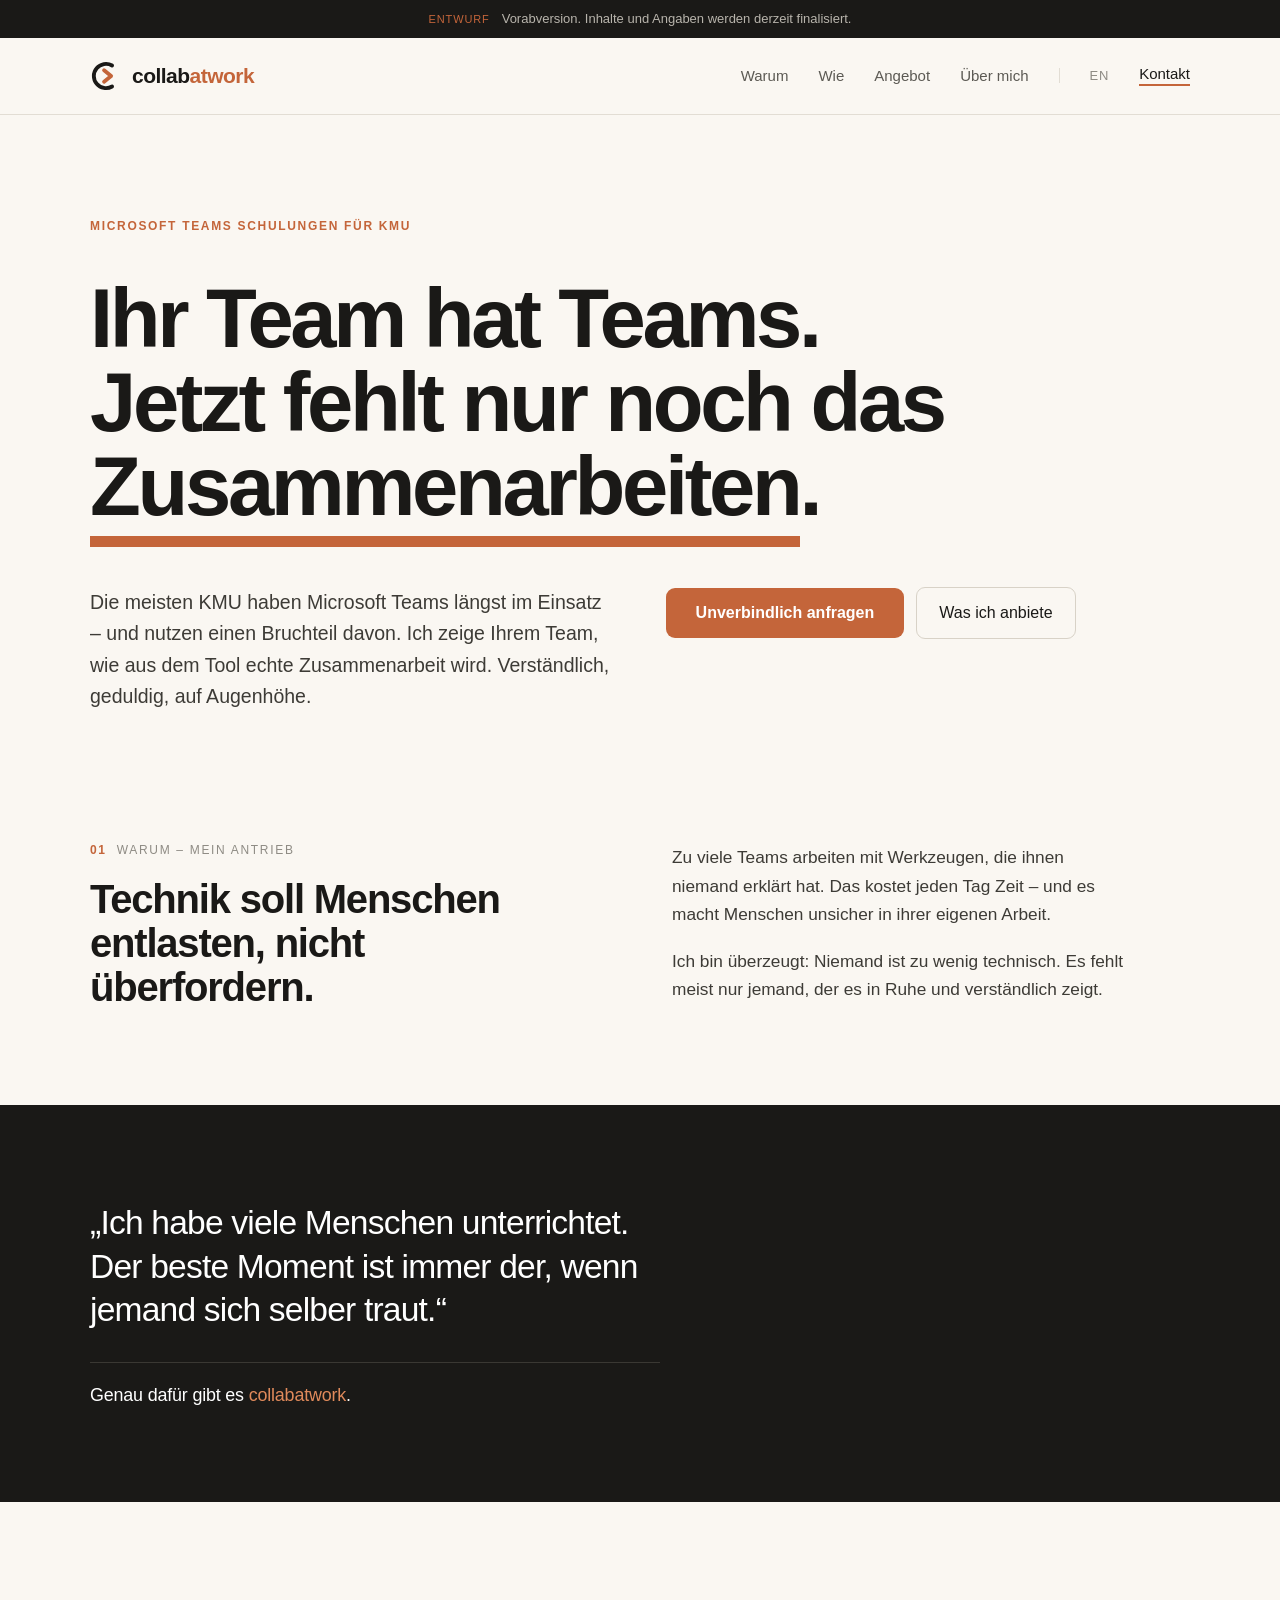
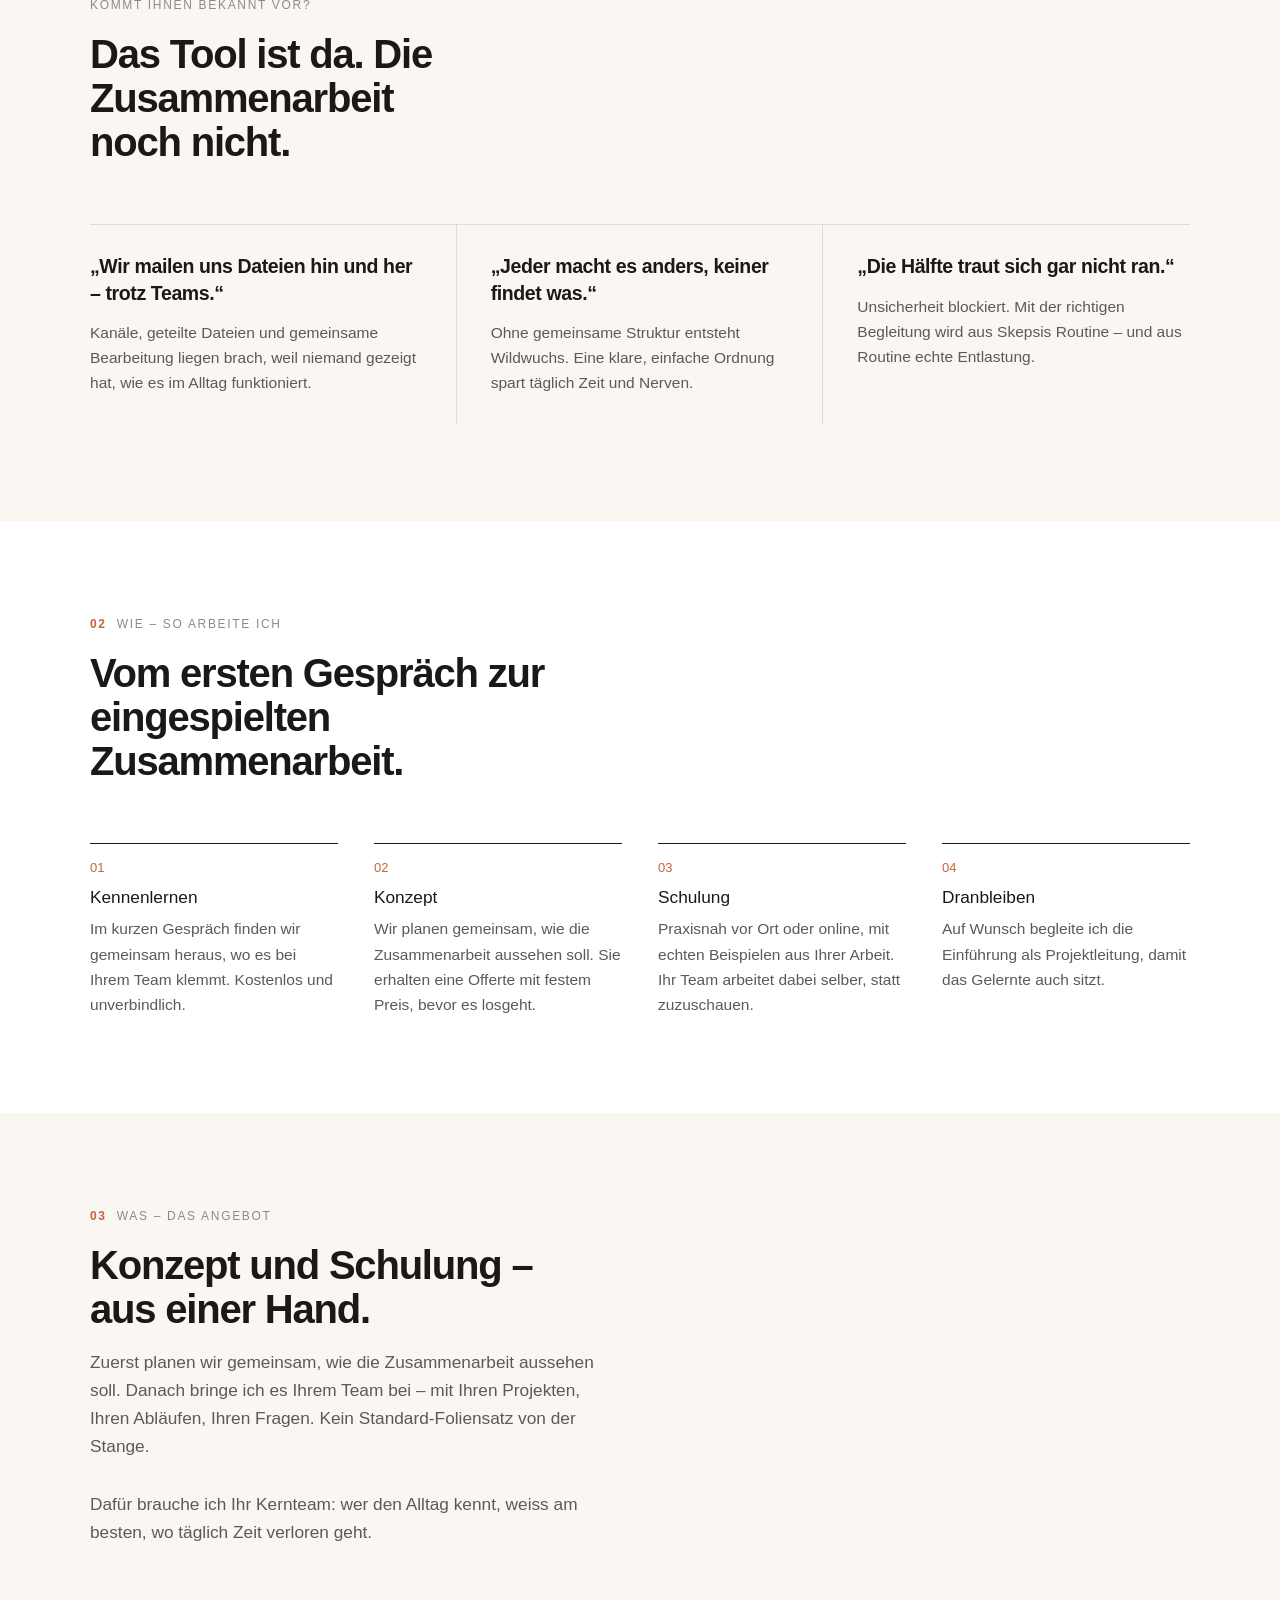
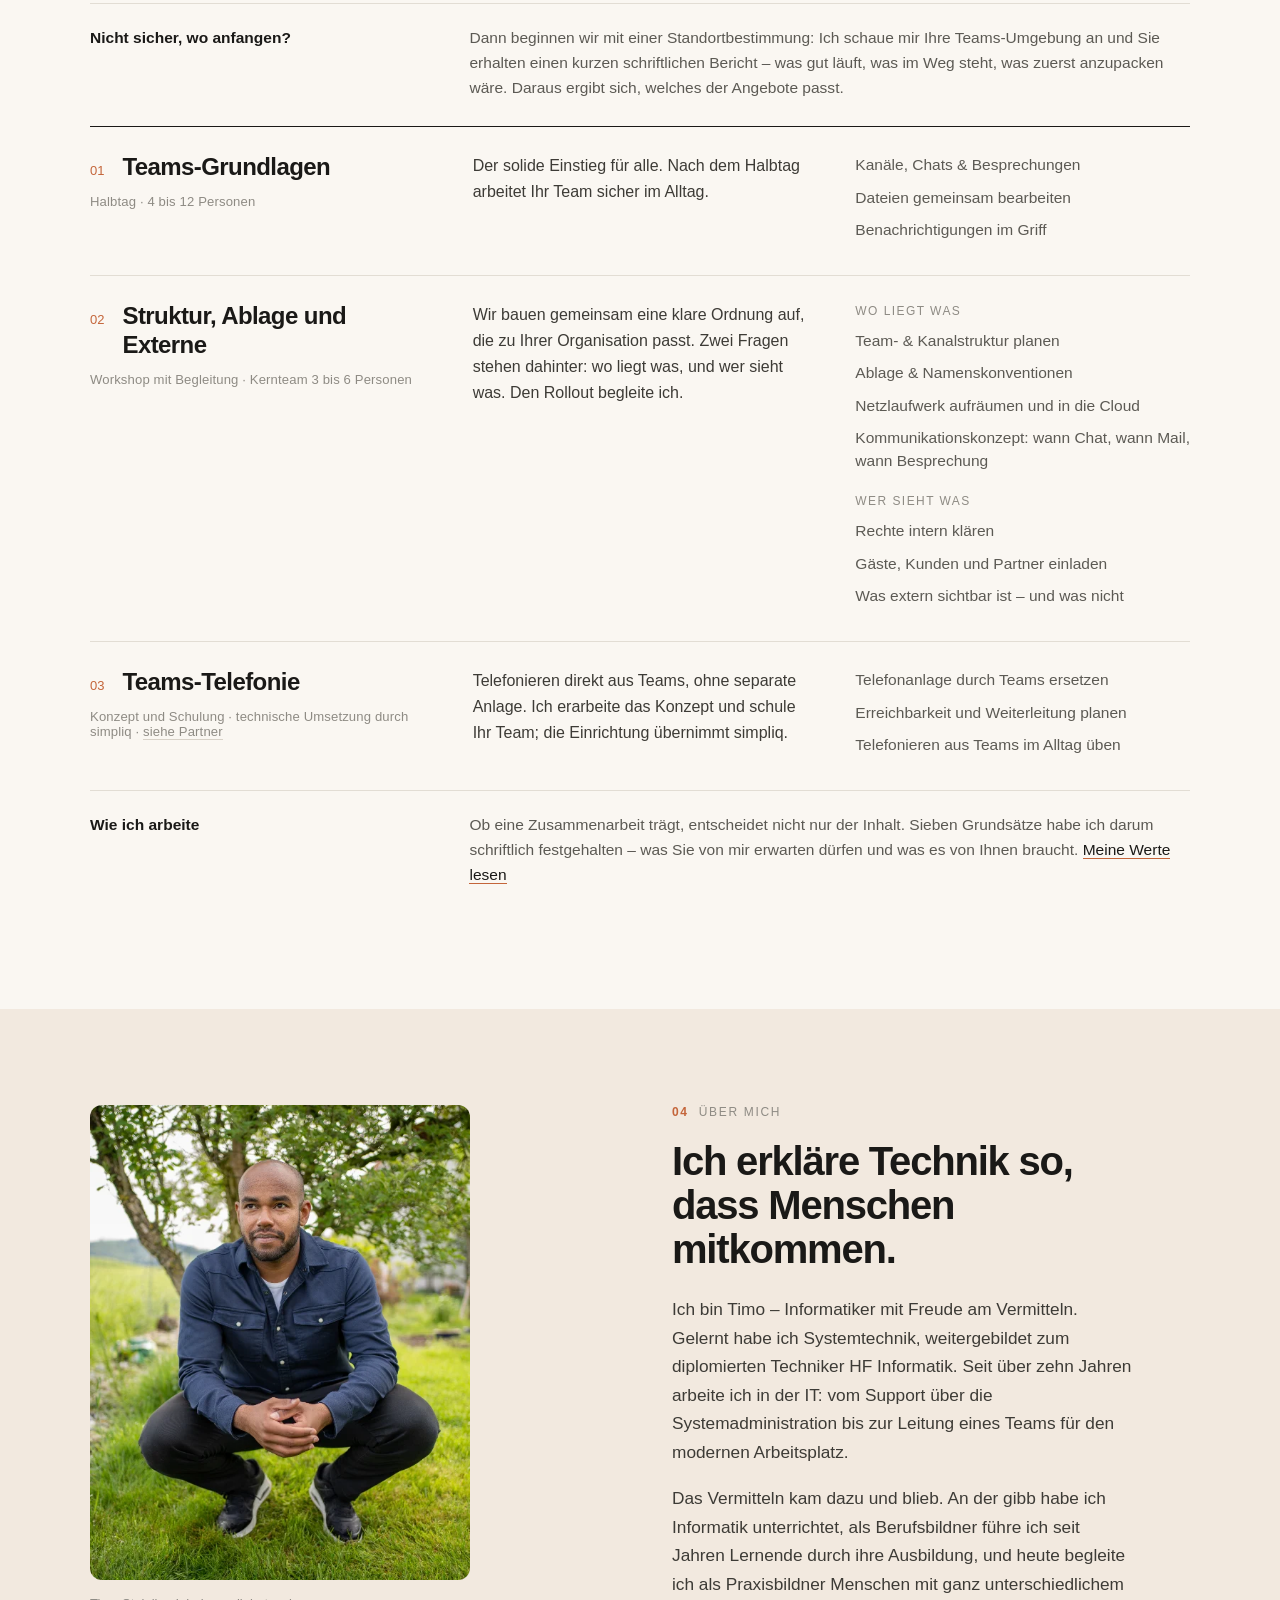
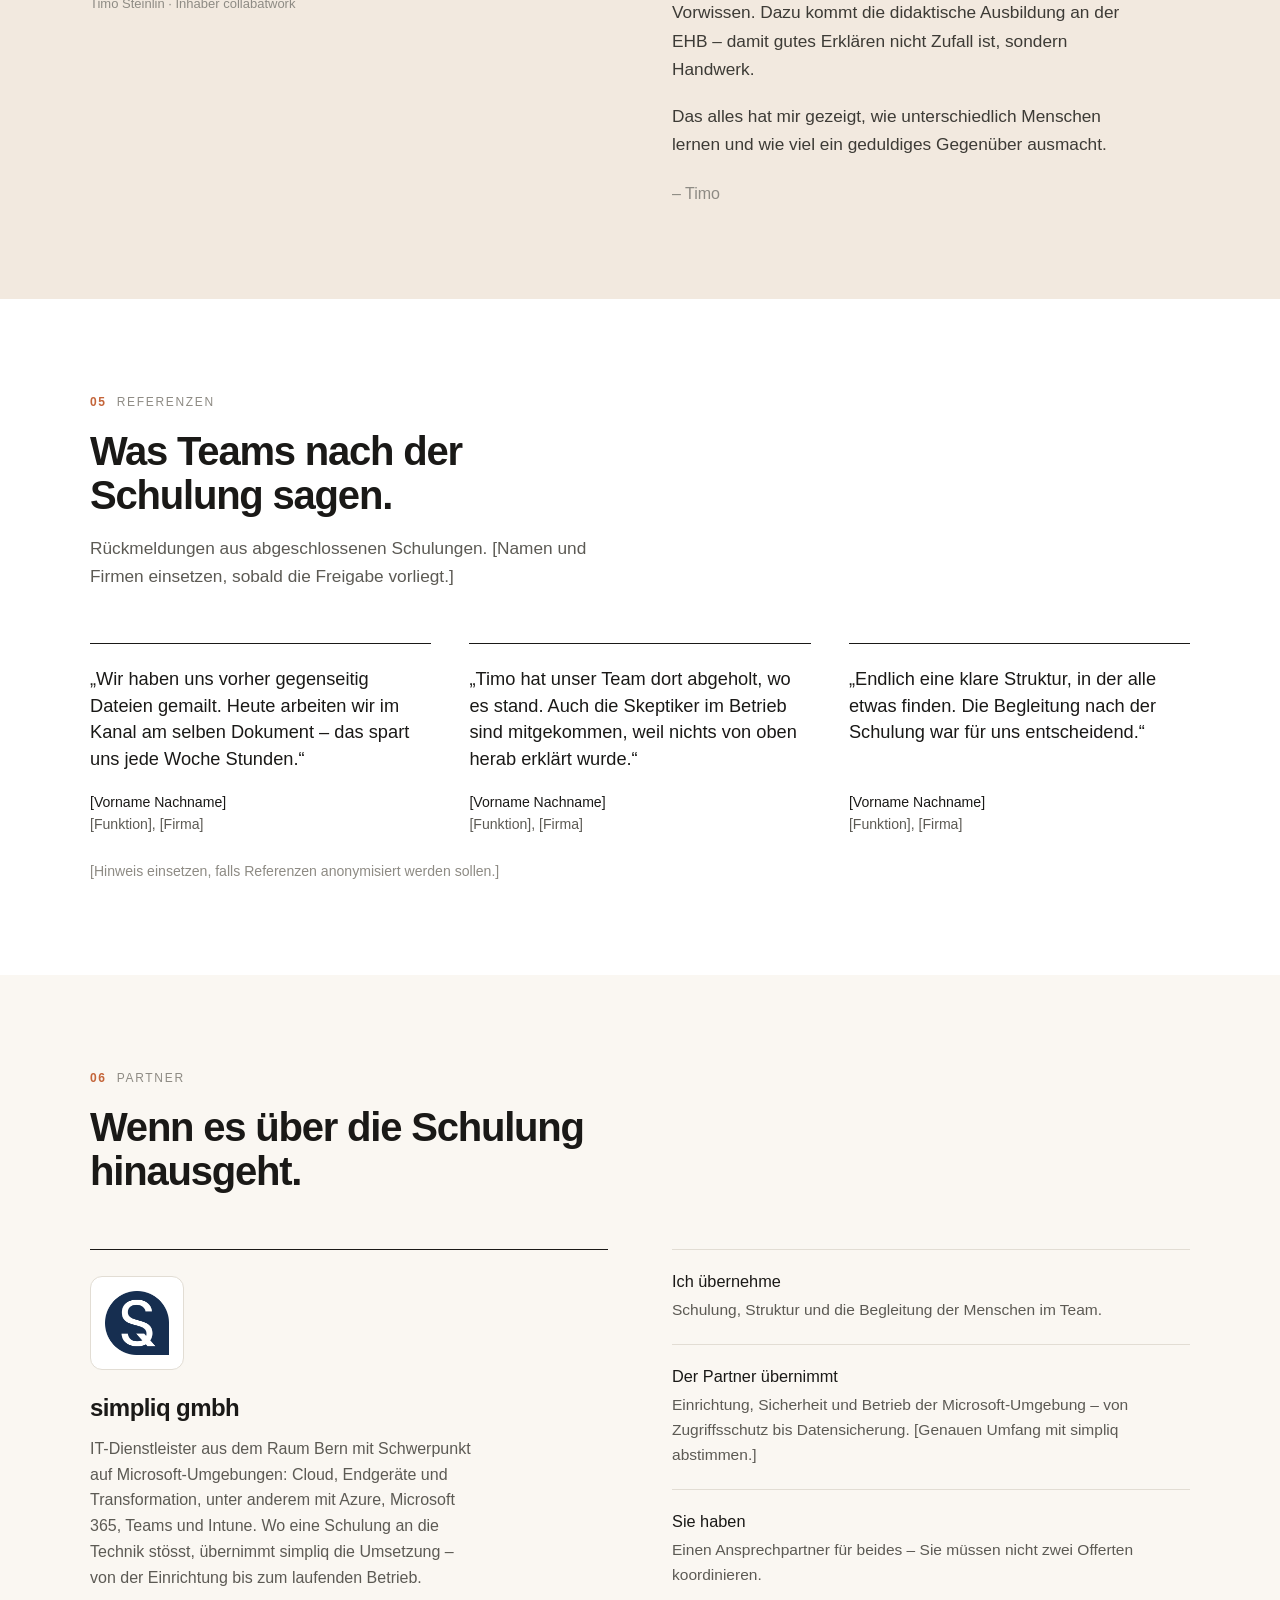
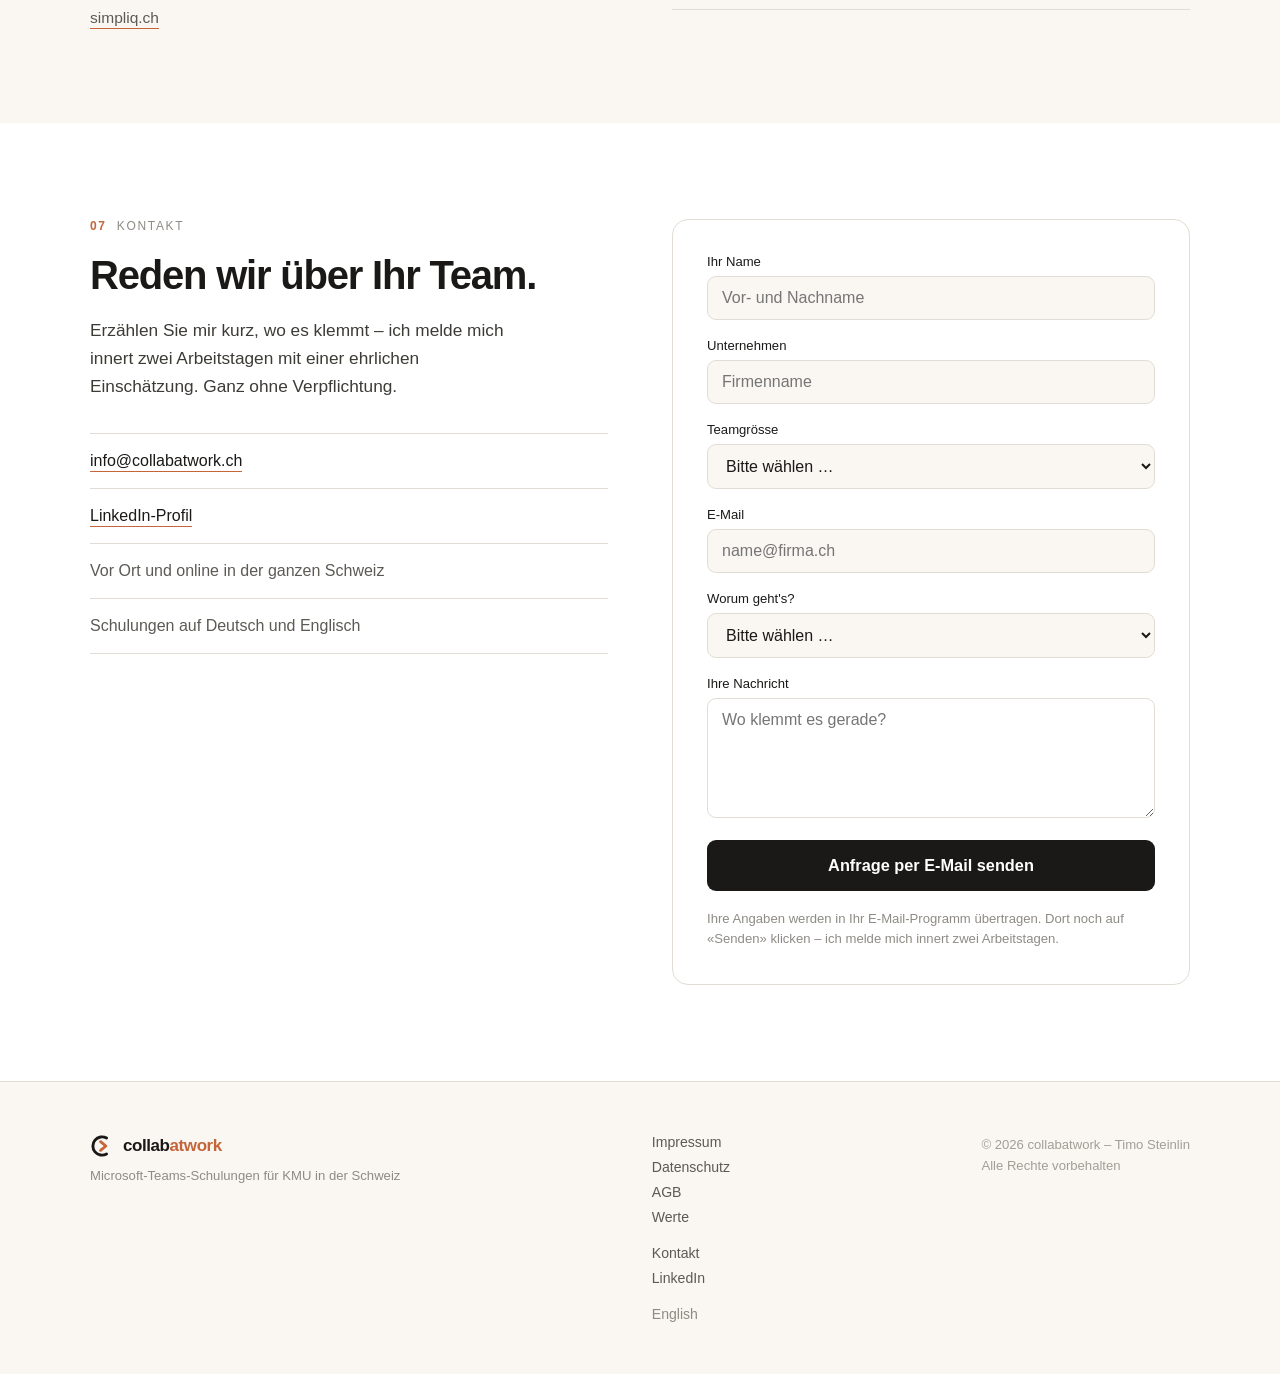
==== commit 93ec4ef1: "Add files via upload" ====
--- a/index.html
+++ b/index.html
@@ -3,12 +3,12 @@
 <head>
 <meta charset="utf-8">
 <meta name="viewport" content="width=device-width, initial-scale=1">
-<title>collabatwork – Microsoft-Teams-Schulungen für KMU</title>
-<meta name="description" content="Microsoft-Teams-Schulungen für kleine und mittlere Unternehmen. Fokus Kanton Bern, online in der ganzen Schweiz.">
+<title>collabatwork – MS Teams für KMU: Konzept und Schulung</title>
+<meta name="description" content="Konzept, Struktur und Schulungen rund um Microsoft Teams für kleine und mittlere Unternehmen. Telefonie und Umzug vom Netzlaufwerk in die Cloud.">
 <link rel="canonical" href="https://collabatwork.ch/">
 <link rel="alternate" hreflang="de" href="https://collabatwork.ch/">
 <link rel="alternate" hreflang="en" href="https://collabatwork.ch/en.html">
-<meta property="og:title" content="collabatwork – Microsoft-Teams-Schulungen für KMU">
+<meta property="og:title" content="collabatwork – MS Teams für KMU: Konzept und Schulung">
 <meta property="og:description" content="Ihr Team hat Teams. Jetzt fehlt nur noch das Zusammenarbeiten.">
 <meta property="og:type" content="website">
 <meta property="og:locale" content="de_CH">
@@ -145,13 +145,13 @@
           </div>
           <div style="border-top:1px solid #1A1917;padding-top:16px">
             <div style="font-size:13px;color:#C4653A;font-weight:500;margin-bottom:12px">02</div>
-            <div style="font-size:1.08rem;font-weight:500;margin-bottom:8px">Zuschnitt</div>
-            <p style="margin:0;font-size:.97rem;line-height:1.62;color:#5C5A54">Ich stelle eine Schulung zusammen, die genau zu Ihrem Alltag passt.</p>
+            <div style="font-size:1.08rem;font-weight:500;margin-bottom:8px">Konzept</div>
+            <p style="margin:0;font-size:.97rem;line-height:1.62;color:#5C5A54">Wir planen gemeinsam, wie die Zusammenarbeit aussehen soll. Sie erhalten eine Offerte mit festem Preis, bevor es losgeht.</p>
           </div>
           <div style="border-top:1px solid #1A1917;padding-top:16px">
             <div style="font-size:13px;color:#C4653A;font-weight:500;margin-bottom:12px">03</div>
             <div style="font-size:1.08rem;font-weight:500;margin-bottom:8px">Schulung</div>
-            <p style="margin:0;font-size:.97rem;line-height:1.62;color:#5C5A54">Praxisnah vor Ort oder online – mit echten Beispielen aus Ihrer Arbeit.</p>
+            <p style="margin:0;font-size:.97rem;line-height:1.62;color:#5C5A54">Praxisnah vor Ort oder online, mit echten Beispielen aus Ihrer Arbeit. Ihr Team arbeitet dabei selber, statt zuzuschauen.</p>
           </div>
           <div style="border-top:1px solid #1A1917;padding-top:16px">
             <div style="font-size:13px;color:#C4653A;font-weight:500;margin-bottom:12px">04</div>
@@ -165,8 +165,14 @@
     <!-- WAS – drei Angebote mit Umfangsangabe (What). Keine Preise, alles auf Anfrage -->
     <section id="angebot" style="max-width:1180px;margin:0 auto;padding:clamp(56px,8vw,96px) clamp(20px,4vw,40px)">
       <div style="font-size:12px;letter-spacing:.14em;text-transform:uppercase;color:#8E8B84;margin-bottom:20px"><span style="color:#C4653A;font-weight:600">03</span> &nbsp;Was – das Angebot</div>
-      <h2 style="margin:0 0 18px;font-size:clamp(1.7rem,3.4vw,2.5rem);font-weight:700;line-height:1.1;letter-spacing:-.03em;max-width:22ch;text-wrap:pretty">Schulungen, die im Arbeitsalltag ankommen.</h2>
-      <p style="margin:0 0 clamp(36px,6vw,56px);font-size:1.08rem;line-height:1.62;color:#5C5A54;max-width:54ch">Kein Standard-Foliensatz von der Stange. Ich hole Ihr Team bei seinem echten Arbeitsalltag ab – mit Ihren Projekten, Ihren Abläufen, Ihren Fragen.</p>
+      <h2 style="margin:0 0 18px;font-size:clamp(1.7rem,3.4vw,2.5rem);font-weight:700;line-height:1.1;letter-spacing:-.03em;max-width:22ch;text-wrap:pretty">Konzept und Schulung – aus einer Hand.</h2>
+      <p style="margin:0 0 clamp(36px,6vw,56px);font-size:1.08rem;line-height:1.62;color:#5C5A54;max-width:54ch">Zuerst planen wir gemeinsam, wie die Zusammenarbeit aussehen soll. Danach bringe ich es Ihrem Team bei – mit Ihren Projekten, Ihren Abläufen, Ihren Fragen. Kein Standard-Foliensatz von der Stange.</p>
+      <p style="margin:-26px 0 clamp(36px,6vw,56px);font-size:1.08rem;line-height:1.62;color:#5C5A54;max-width:54ch">Dafür brauche ich Ihr Kernteam: wer den Alltag kennt, weiss am besten, wo täglich Zeit verloren geht.</p>
+
+      <div style="border-top:1px solid #E2DDD4;padding:22px 0 26px;display:grid;grid-template-columns:repeat(auto-fit,minmax(min(280px,100%),1fr));gap:clamp(16px,3vw,40px);align-items:baseline">
+        <div style="font-size:.97rem;font-weight:600;color:#1A1917">Nicht sicher, wo anfangen?</div>
+        <p style="margin:0;grid-column:span 2;font-size:.97rem;line-height:1.6;color:#5C5A54">Dann beginnen wir mit einer Standortbestimmung: Ich schaue mir Ihre Teams-Umgebung an und Sie erhalten einen kurzen schriftlichen Bericht – was gut läuft, was im Weg steht, was zuerst anzupacken wäre. Daraus ergibt sich, welches der Angebote passt.</p>
+      </div>
 
       <div style="display:grid;grid-template-columns:repeat(auto-fit,minmax(min(280px,100%),1fr));gap:clamp(20px,4vw,48px);border-top:1px solid #1A1917;padding:26px 0 34px">
         <div>
@@ -187,39 +193,34 @@
         <div>
           <div style="display:flex;gap:18px;align-items:baseline">
           <span style="font-size:13px;color:#C4653A;font-weight:500">02</span>
-          <h3 style="margin:0;font-size:1.5rem;font-weight:600;letter-spacing:-.024em;line-height:1.2">Struktur &amp; Einführung</h3>
+          <h3 style="margin:0;font-size:1.5rem;font-weight:600;letter-spacing:-.024em;line-height:1.2">Struktur, Ablage und Externe</h3>
         </div>
           <div style="margin-top:12px;font-size:.82rem;color:#8E8B84;letter-spacing:.01em">Workshop mit Begleitung · Kernteam 3 bis 6 Personen</div>
         </div>
-        <p style="margin:0;font-size:1rem;line-height:1.62;color:#3D3B36">Wir bauen gemeinsam eine klare Ordnung auf, die zu Ihrer Organisation passt – und begleiten den Rollout.</p>
-        <div style="display:flex;flex-direction:column;gap:9px;font-size:.97rem;color:#5C5A54;line-height:1.5">
-          <div>Team- &amp; Kanalstruktur planen</div>
-          <div>Ablage &amp; Namenskonventionen</div>
-          <div>Begleitung bei der Einführung</div>
-        </div>
-      </div>
-      <div style="display:grid;grid-template-columns:repeat(auto-fit,minmax(min(280px,100%),1fr));gap:clamp(20px,4vw,48px);border-top:1px solid #E2DDD4;padding:26px 0 34px">
+        <p style="margin:0;font-size:1rem;line-height:1.62;color:#3D3B36">Wir bauen gemeinsam eine klare Ordnung auf, die zu Ihrer Organisation passt. Zwei Fragen stehen dahinter: wo liegt was, und wer sieht was. Den Rollout begleite ich.</p>
+        <div style="display:flex;flex-direction:column;gap:20px;font-size:.97rem;color:#5C5A54;line-height:1.5">
+          <div style="display:flex;flex-direction:column;gap:9px">
+            <div style="font-size:12px;letter-spacing:.12em;text-transform:uppercase;color:#8E8B84">Wo liegt was</div>
+            <div>Team- &amp; Kanalstruktur planen</div>
+            <div>Ablage &amp; Namenskonventionen</div>
+            <div>Netzlaufwerk aufräumen und in die Cloud</div>
+            <div>Kommunikationskonzept: wann Chat, wann Mail, wann Besprechung</div>
+          </div>
+          <div style="display:flex;flex-direction:column;gap:9px">
+            <div style="font-size:12px;letter-spacing:.12em;text-transform:uppercase;color:#8E8B84">Wer sieht was</div>
+            <div>Rechte intern klären</div>
+            <div>Gäste, Kunden und Partner einladen</div>
+            <div>Was extern sichtbar ist – und was nicht</div>
+          </div>
+        </div>
+      </div>
+      <div style="display:grid;grid-template-columns:repeat(auto-fit,minmax(min(280px,100%),1fr));gap:clamp(20px,4vw,48px);border-top:1px solid #E2DDD4;border-bottom:1px solid #E2DDD4;padding:26px 0 34px">
         <div>
           <div style="display:flex;gap:18px;align-items:baseline">
-          <span style="font-size:13px;color:#C4653A;font-weight:500">03</span>
-          <h3 style="margin:0;font-size:1.5rem;font-weight:600;letter-spacing:-.024em;line-height:1.2">Zusammenarbeit mit Externen</h3>
-        </div>
-          <div style="margin-top:12px;font-size:.82rem;color:#8E8B84;letter-spacing:.01em">Halbtag · 4 bis 12 Personen</div>
-        </div>
-        <p style="margin:0;font-size:1rem;line-height:1.62;color:#3D3B36">Kunden und Partner sicher einbinden – ohne dass im Team jemand rätselt, was intern bleibt.</p>
-        <div style="display:flex;flex-direction:column;gap:9px;font-size:.97rem;color:#5C5A54;line-height:1.5">
-          <div>Gäste einladen und verwalten</div>
-          <div>Dateien gezielt freigeben</div>
-          <div>Klare Grenze zwischen intern und extern</div>
-        </div>
-      </div>
-      <div style="display:grid;grid-template-columns:repeat(auto-fit,minmax(min(280px,100%),1fr));gap:clamp(20px,4vw,48px);border-top:1px solid #E2DDD4;border-bottom:1px solid #E2DDD4;padding:26px 0 34px">
-        <div>
-          <div style="display:flex;gap:18px;align-items:baseline">
-            <span style="font-size:13px;color:#C4653A;font-weight:500">04</span>
+            <span style="font-size:13px;color:#C4653A;font-weight:500">03</span>
             <h3 style="margin:0;font-size:1.5rem;font-weight:600;letter-spacing:-.024em;line-height:1.2">Teams-Telefonie</h3>
           </div>
-          <div style="margin-top:12px;font-size:.82rem;color:#8E8B84;letter-spacing:.01em">Konzept und Schulung · technische Umsetzung durch simpliq</div>
+          <div style="margin-top:12px;font-size:.82rem;color:#8E8B84;letter-spacing:.01em">Konzept und Schulung · technische Umsetzung durch simpliq · <a href="#partner" style="color:#8E8B84;text-decoration:none;border-bottom:1px solid #D8D2C8">siehe Partner</a></div>
         </div>
         <p style="margin:0;font-size:1rem;line-height:1.62;color:#3D3B36">Telefonieren direkt aus Teams, ohne separate Anlage. Ich erarbeite das Konzept und schule Ihr Team; die Einrichtung übernimmt simpliq.</p>
         <div style="display:flex;flex-direction:column;gap:9px;font-size:.97rem;color:#5C5A54;line-height:1.5">
@@ -228,7 +229,11 @@
           <div>Telefonieren aus Teams im Alltag üben</div>
         </div>
       </div>
-      <p style="margin:30px 0 0;font-size:.97rem;line-height:1.62;color:#5C5A54;max-width:54ch">Jede Schulung wird auf Ihr Team zugeschnitten. Sie erhalten nach dem Kennenlerngespräch eine schriftliche Offerte mit festem Preis.</p>
+      <div style="padding:22px 0 26px;display:grid;grid-template-columns:repeat(auto-fit,minmax(min(280px,100%),1fr));gap:clamp(16px,3vw,40px);align-items:baseline">
+        <div style="font-size:.97rem;font-weight:600;color:#1A1917">Wie ich arbeite</div>
+        <p style="margin:0;grid-column:span 2;font-size:.97rem;line-height:1.6;color:#5C5A54">Ob eine Zusammenarbeit trägt, entscheidet nicht nur der Inhalt. Sieben Grundsätze habe ich darum schriftlich festgehalten – was Sie von mir erwarten dürfen und was es von Ihnen braucht. <a href="werte.html" style="color:#1A1917;text-decoration:none;border-bottom:1px solid #C4653A">Meine Werte lesen</a></p>
+      </div>
+    
     </section>
 
     <!-- ÜBER MICH – Porträt und Werdegang -->
@@ -244,10 +249,7 @@
           <p style="margin:0;font-size:1.08rem;line-height:1.65;color:#3D3B36;max-width:48ch">Ich bin Timo – Informatiker mit Freude am Vermitteln. Gelernt habe ich Systemtechnik, weitergebildet zum diplomierten Techniker HF Informatik. Seit über zehn Jahren arbeite ich in der IT: vom Support über die Systemadministration bis zur Leitung eines Teams für den modernen Arbeitsplatz.</p>
           <p style="margin:18px 0 0;font-size:1.08rem;line-height:1.65;color:#3D3B36;max-width:48ch">Das Vermitteln kam dazu und blieb. An der gibb habe ich Informatik unterrichtet, als Berufsbildner führe ich seit Jahren Lernende durch ihre Ausbildung, und heute begleite ich als Praxisbildner Menschen mit ganz unterschiedlichem Vorwissen. Dazu kommt die didaktische Ausbildung an der EHB – damit gutes Erklären nicht Zufall ist, sondern Handwerk.</p>
           <p style="margin:18px 0 0;font-size:1.08rem;line-height:1.65;color:#3D3B36;max-width:48ch">Das alles hat mir gezeigt, wie unterschiedlich Menschen lernen und wie viel ein geduldiges Gegenüber ausmacht.</p>
-          <div style="margin-top:26px;display:flex;flex-wrap:wrap;align-items:baseline;gap:18px">
-            <span style="font-size:1rem;color:#8E8B84">– Timo</span>
-            <a href="https://www.linkedin.com/in/timo-steinlin/" target="_blank" rel="noopener" style="font-size:.97rem;color:#3D3B36;text-decoration:none;border-bottom:1px solid #C4653A;padding-bottom:2px">Auf LinkedIn ansehen</a>
-          </div>
+          <div style="margin-top:26px;font-size:1rem;color:#8E8B84">– Timo</div>
         </div>
       </div>
     </section>
@@ -256,26 +258,26 @@
       <div style="max-width:1180px;margin:0 auto;padding:clamp(56px,8vw,96px) clamp(20px,4vw,40px)">
         <div style="font-size:12px;letter-spacing:.14em;text-transform:uppercase;color:#8E8B84;margin-bottom:20px"><span style="color:#C4653A;font-weight:600">05</span> &nbsp;Referenzen</div>
         <h2 style="margin:0 0 18px;font-size:clamp(1.7rem,3.4vw,2.5rem);font-weight:700;line-height:1.1;letter-spacing:-.03em;max-width:22ch;text-wrap:pretty">Was Teams nach der Schulung sagen.</h2>
-        <p style="margin:0 0 clamp(32px,5vw,52px);font-size:1.08rem;line-height:1.62;color:#5C5A54;max-width:54ch">[Ein Satz zur Einordnung – etwa: Ausschnitte aus Rückmeldungen der letzten Schulungen. Ersetzen, sobald echte Zitate freigegeben sind.]</p>
+        <p style="margin:0 0 clamp(32px,5vw,52px);font-size:1.08rem;line-height:1.62;color:#5C5A54;max-width:54ch">Rückmeldungen aus abgeschlossenen Schulungen. [Namen und Firmen einsetzen, sobald die Freigabe vorliegt.]</p>
         <div style="display:grid;grid-template-columns:repeat(auto-fit,minmax(min(270px,100%),1fr));gap:clamp(24px,3vw,40px)">
           <div style="border-top:1px solid #1A1917;padding-top:22px;display:flex;flex-direction:column;gap:20px">
-            <div style="font-size:1.14rem;line-height:1.46;color:#1A1917">„[Zitat der Kundin oder des Kunden – zwei bis drei Zeilen, in eigenen Worten. Am besten mit einem konkreten Vorher/Nachher.]“</div>
+            <div style="font-size:1.14rem;line-height:1.46;color:#1A1917">„Wir haben uns vorher gegenseitig Dateien gemailt. Heute arbeiten wir im Kanal am selben Dokument – das spart uns jede Woche Stunden.“</div>
             <div style="font-size:.88rem;line-height:1.5;color:#5C5A54;margin-top:auto"><span style="display:block;font-weight:500;color:#1A1917">[Vorname Nachname]</span>[Funktion], [Firma]</div>
           </div>
           <div style="border-top:1px solid #1A1917;padding-top:22px;display:flex;flex-direction:column;gap:20px">
-            <div style="font-size:1.14rem;line-height:1.46;color:#1A1917">„[Zweites Zitat – idealerweise von einem Team anderer Grösse oder Branche, damit die Bandbreite sichtbar wird.]“</div>
+            <div style="font-size:1.14rem;line-height:1.46;color:#1A1917">„Timo hat unser Team dort abgeholt, wo es stand. Auch die Skeptiker im Betrieb sind mitgekommen, weil nichts von oben herab erklärt wurde.“</div>
             <div style="font-size:.88rem;line-height:1.5;color:#5C5A54;margin-top:auto"><span style="display:block;font-weight:500;color:#1A1917">[Vorname Nachname]</span>[Funktion], [Firma]</div>
           </div>
           <div style="border-top:1px solid #1A1917;padding-top:22px;display:flex;flex-direction:column;gap:20px">
-            <div style="font-size:1.14rem;line-height:1.46;color:#1A1917">„[Drittes Zitat – oder diese Karte entfernen, wenn nur zwei Referenzen vorliegen.]“</div>
+            <div style="font-size:1.14rem;line-height:1.46;color:#1A1917">„Endlich eine klare Struktur, in der alle etwas finden. Die Begleitung nach der Schulung war für uns entscheidend.“</div>
             <div style="font-size:.88rem;line-height:1.5;color:#5C5A54;margin-top:auto"><span style="display:block;font-weight:500;color:#1A1917">[Vorname Nachname]</span>[Funktion], [Firma]</div>
           </div>
         </div>
-        <p style="margin:28px 0 0;font-size:.88rem;color:#8E8B84">[Hinweis, falls Referenzen anonymisiert sind – etwa: Namen auf Wunsch der Kundschaft gekürzt.]</p>
-      </div>
-    </section>
-
-    <section style="max-width:1180px;margin:0 auto;padding:clamp(56px,8vw,96px) clamp(20px,4vw,40px)">
+        <p style="margin:28px 0 0;font-size:.88rem;color:#8E8B84">[Hinweis einsetzen, falls Referenzen anonymisiert werden sollen.]</p>
+      </div>
+    </section>
+
+    <section id="partner" style="max-width:1180px;margin:0 auto;padding:clamp(56px,8vw,96px) clamp(20px,4vw,40px)">
       <div style="font-size:12px;letter-spacing:.14em;text-transform:uppercase;color:#8E8B84;margin-bottom:20px"><span style="color:#C4653A;font-weight:600">06</span> &nbsp;Partner</div>
       <h2 style="margin:0 0 clamp(36px,6vw,56px);font-size:clamp(1.7rem,3.4vw,2.5rem);font-weight:700;line-height:1.1;letter-spacing:-.03em;max-width:24ch;text-wrap:pretty">Wenn es über die Schulung hinausgeht.</h2>
       <div style="display:grid;grid-template-columns:repeat(auto-fit,minmax(min(300px,100%),1fr));gap:clamp(32px,5vw,64px);align-items:start">
@@ -292,7 +294,7 @@
           </div>
           <div style="border-top:1px solid #E2DDD4;padding:22px 0">
             <span style="display:block;font-size:1.02rem;font-weight:500;margin-bottom:6px">Der Partner übernimmt</span>
-            <span style="font-size:.97rem;line-height:1.62;color:#5C5A54">Einrichtung, Sicherheit und Betrieb der Microsoft-Umgebung. [Genauen Umfang mit simpliq abstimmen.]</span>
+            <span style="font-size:.97rem;line-height:1.62;color:#5C5A54">Einrichtung, Sicherheit und Betrieb der Microsoft-Umgebung – von Zugriffsschutz bis Datensicherung. [Genauen Umfang mit simpliq abstimmen.]</span>
           </div>
           <div style="border-top:1px solid #E2DDD4;border-bottom:1px solid #E2DDD4;padding:22px 0">
             <span style="display:block;font-size:1.02rem;font-weight:500;margin-bottom:6px">Sie haben</span>
@@ -312,11 +314,11 @@
           <div style="border-top:1px solid #E2DDD4;padding:18px 0;font-size:1rem">
             <a href="mailto:info@collabatwork.ch" style="text-decoration:none;font-weight:500;border-bottom:1px solid #C4653A;padding-bottom:2px">info@collabatwork.ch</a>
           </div>
-          <div style="border-top:1px solid #E2DDD4;padding:18px 0;font-size:1rem;color:#5C5A54">Vor Ort mit Fokus Kanton Bern – online in der ganzen Schweiz</div>
-          <div style="border-top:1px solid #E2DDD4;padding:18px 0;font-size:1rem;color:#5C5A54">Schulungen auf Deutsch und Englisch</div>
-          <div style="border-top:1px solid #E2DDD4;border-bottom:1px solid #E2DDD4;padding:18px 0;font-size:1rem">
+          <div style="border-top:1px solid #E2DDD4;padding:18px 0;font-size:1rem">
             <a href="https://www.linkedin.com/in/timo-steinlin/" target="_blank" rel="noopener" style="text-decoration:none;font-weight:500;border-bottom:1px solid #C4653A;padding-bottom:2px">LinkedIn-Profil</a>
           </div>
+          <div style="border-top:1px solid #E2DDD4;padding:18px 0;font-size:1rem;color:#5C5A54">Vor Ort und online in der ganzen Schweiz</div>
+          <div style="border-top:1px solid #E2DDD4;border-bottom:1px solid #E2DDD4;padding:18px 0;font-size:1rem;color:#5C5A54">Schulungen auf Deutsch und Englisch</div>
         </div>
         <div>
           
@@ -349,9 +351,10 @@
                 <select id="cw-thema" name="thema" style="width:100%;padding:12px 14px;border:1px solid #E2DDD4;font-family:inherit;font-size:1rem;background:#FAF7F2;color:#1A1917;border-radius:9px">
                   <option value="">Bitte wählen …</option>
                   <option>Teams-Grundlagen</option>
-                  <option>Struktur &amp; Einführung</option>
-                  <option>Zusammenarbeit mit Externen</option>
+                  <option>Struktur, Ablage und Externe</option>
                   <option>Teams-Telefonie</option>
+                  <option>Standortbestimmung</option>
+                  <option>Mehreres davon</option>
                   <option>Noch unklar – beraten Sie mich</option>
                 </select>
               </div>
@@ -390,12 +393,14 @@
           <svg width="24" height="24" viewBox="0 0 100 100" fill="none" aria-hidden="true"><path d="M69 17.1A38 38 0 1 0 69 82.9" stroke="#1A1917" stroke-width="12" stroke-linecap="round"></path><path d="M44 32 66 50 44 68" stroke="#C4653A" stroke-width="12" stroke-linecap="round" stroke-linejoin="round"></path></svg>
           <span style="font-size:17px;font-weight:600;letter-spacing:-.025em">collab<span style="color:#C4653A">atwork</span></span>
         </a>
-        <span style="font-size:.82rem;color:#8E8B84">Microsoft-Teams-Schulungen für KMU · Fokus Bern, tätig in der ganzen Schweiz</span>
+        <span style="font-size:.82rem;color:#8E8B84">Microsoft-Teams-Schulungen für KMU in der Schweiz</span>
       </div>
       <div style="display:flex;flex-direction:column;gap:20px;font-size:.88rem">
         <div style="display:flex;flex-direction:column;gap:9px">
           <a href="rechtliches.html" style="text-decoration:none;color:#5C5A54">Impressum</a>
           <a href="rechtliches.html#datenschutz" style="text-decoration:none;color:#5C5A54">Datenschutz</a>
+          <a href="agb.html" style="text-decoration:none;color:#5C5A54">AGB</a>
+          <a href="werte.html" style="text-decoration:none;color:#5C5A54">Werte</a>
         </div>
         <div style="display:flex;flex-direction:column;gap:9px">
           <a href="mailto:info@collabatwork.ch" style="text-decoration:none;color:#5C5A54">Kontakt</a>
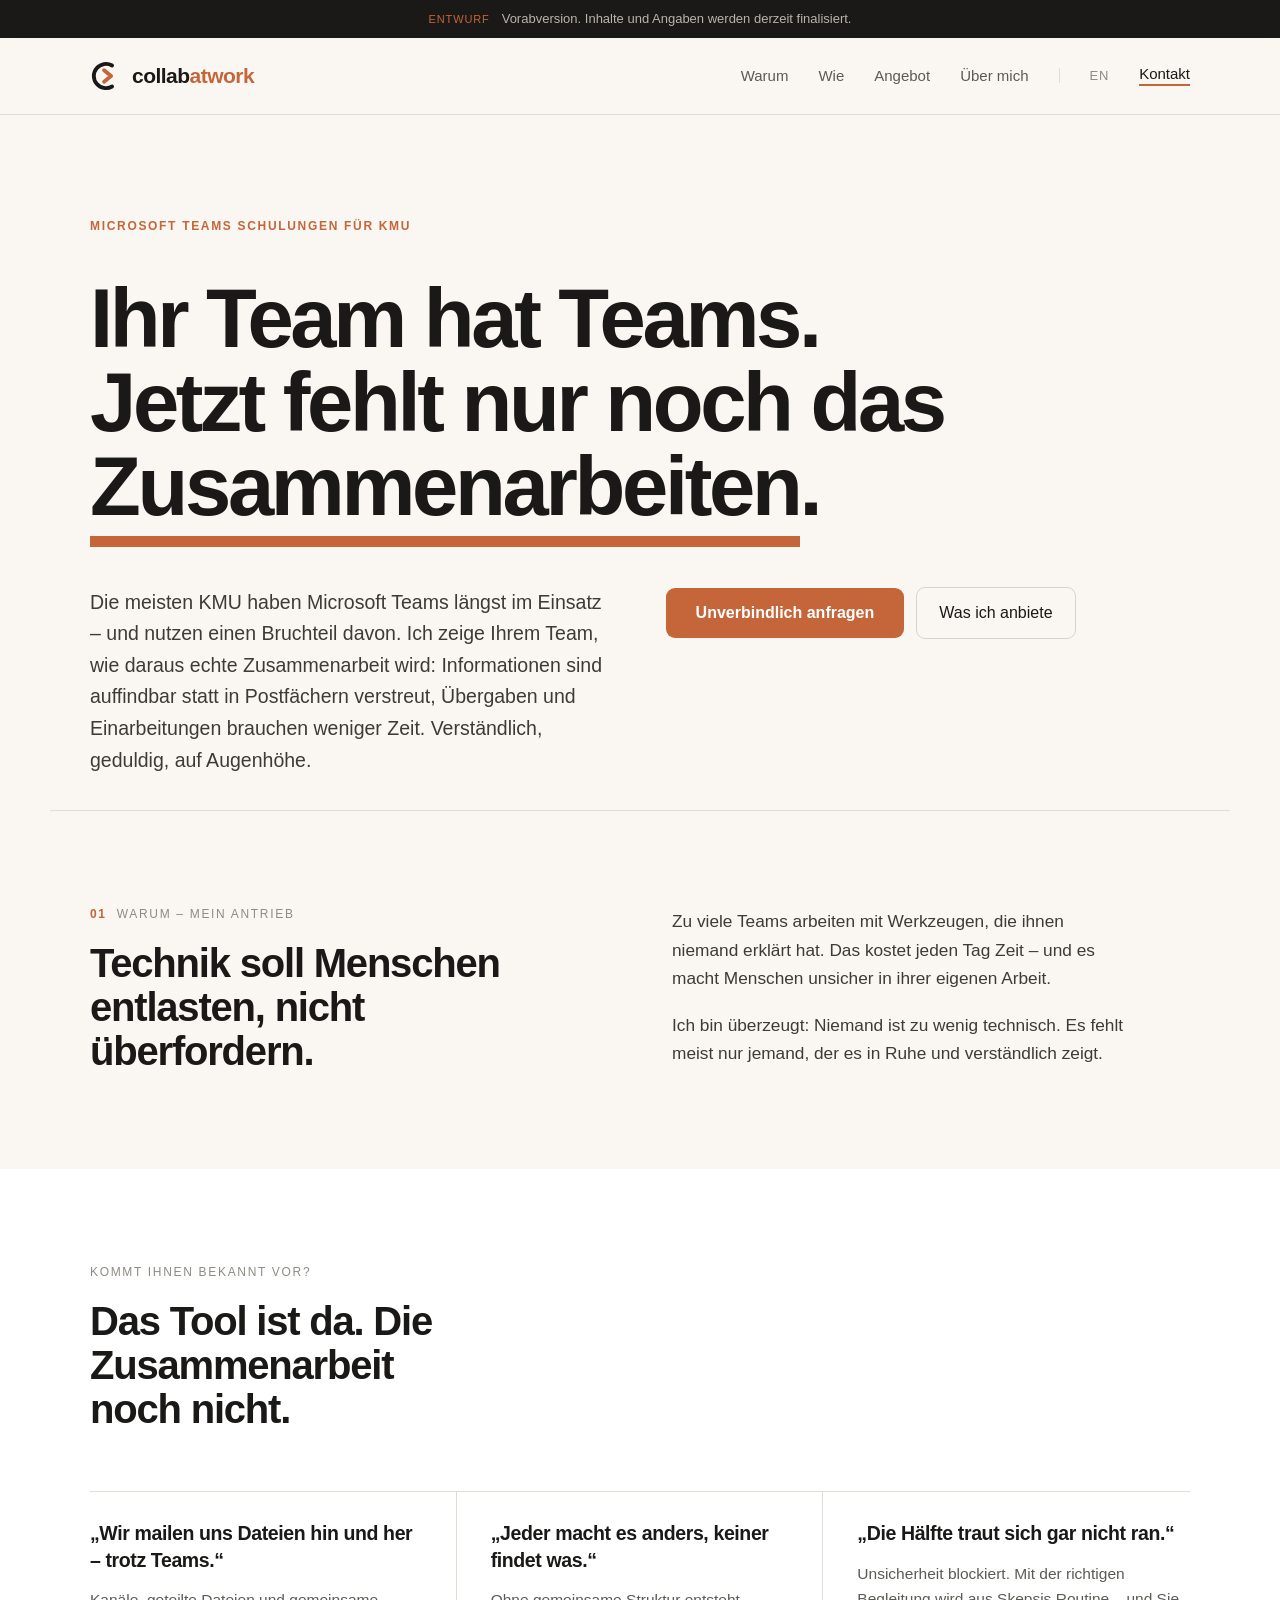
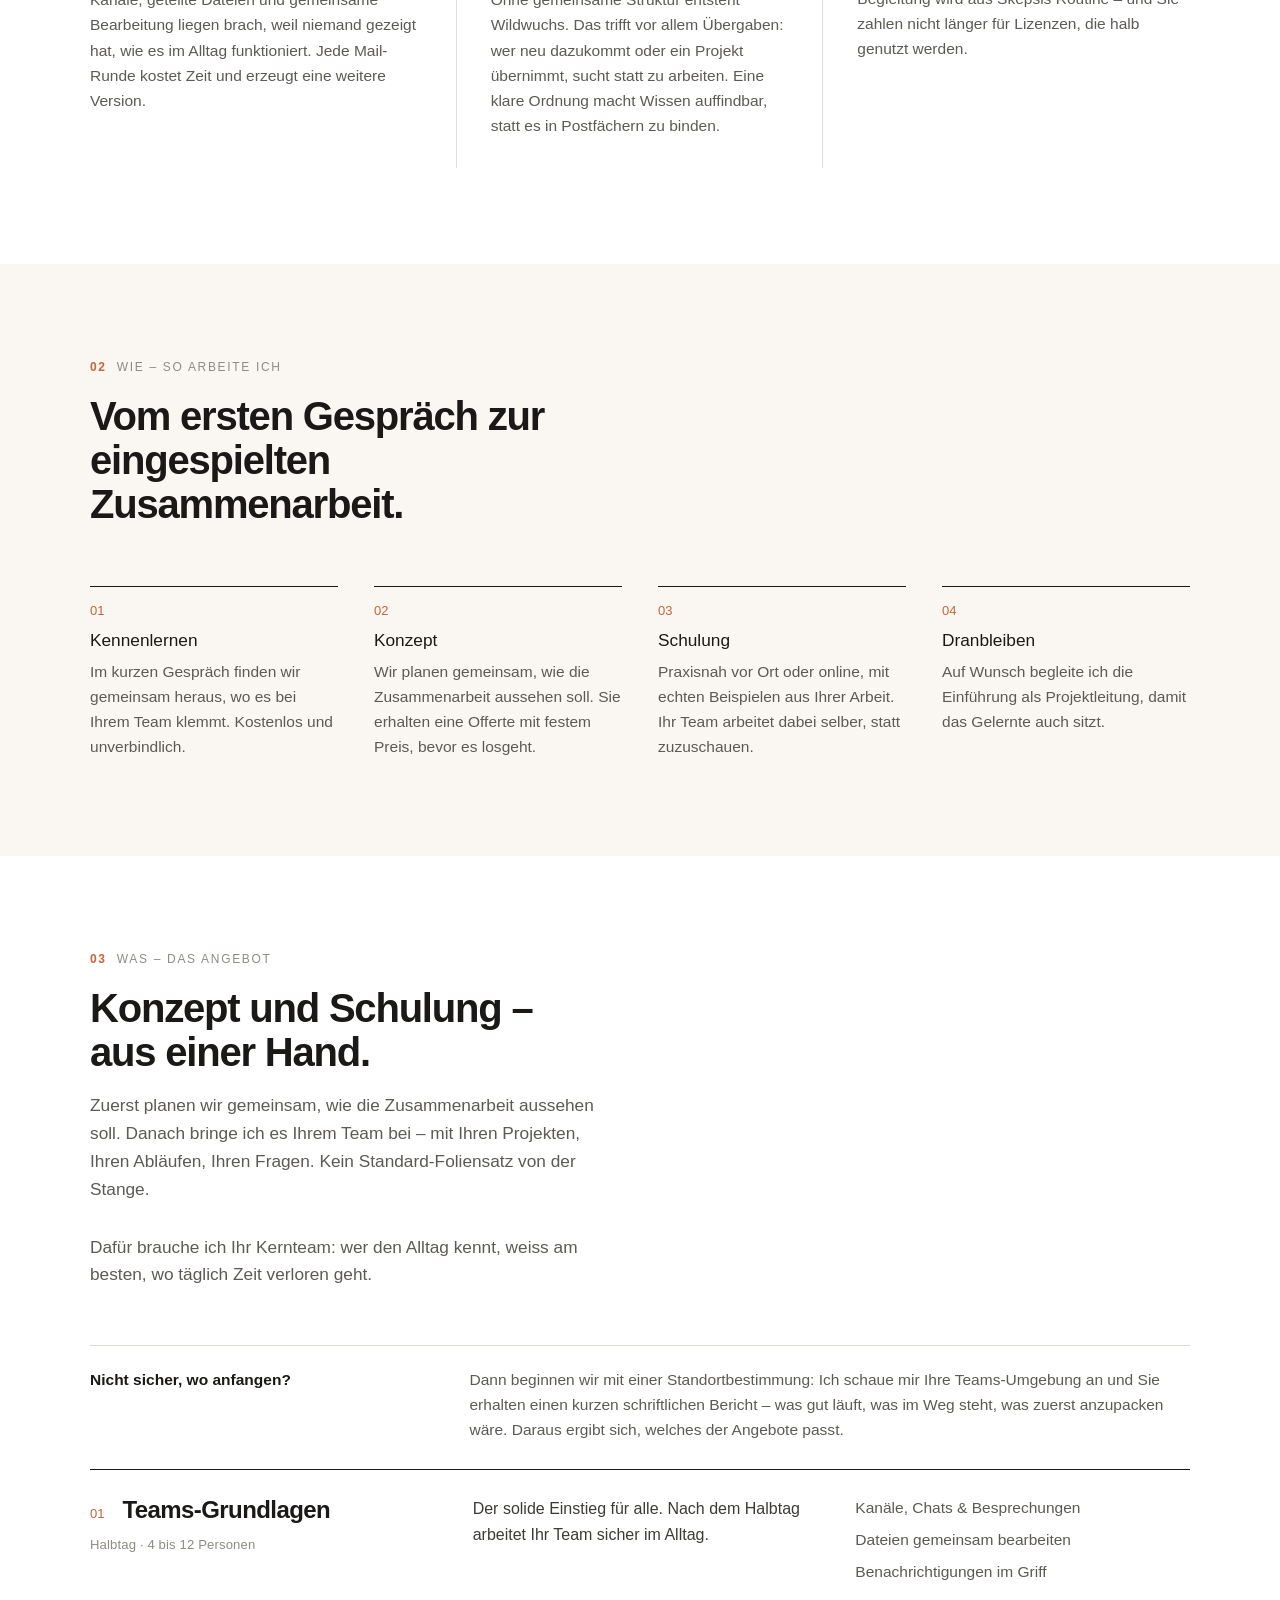
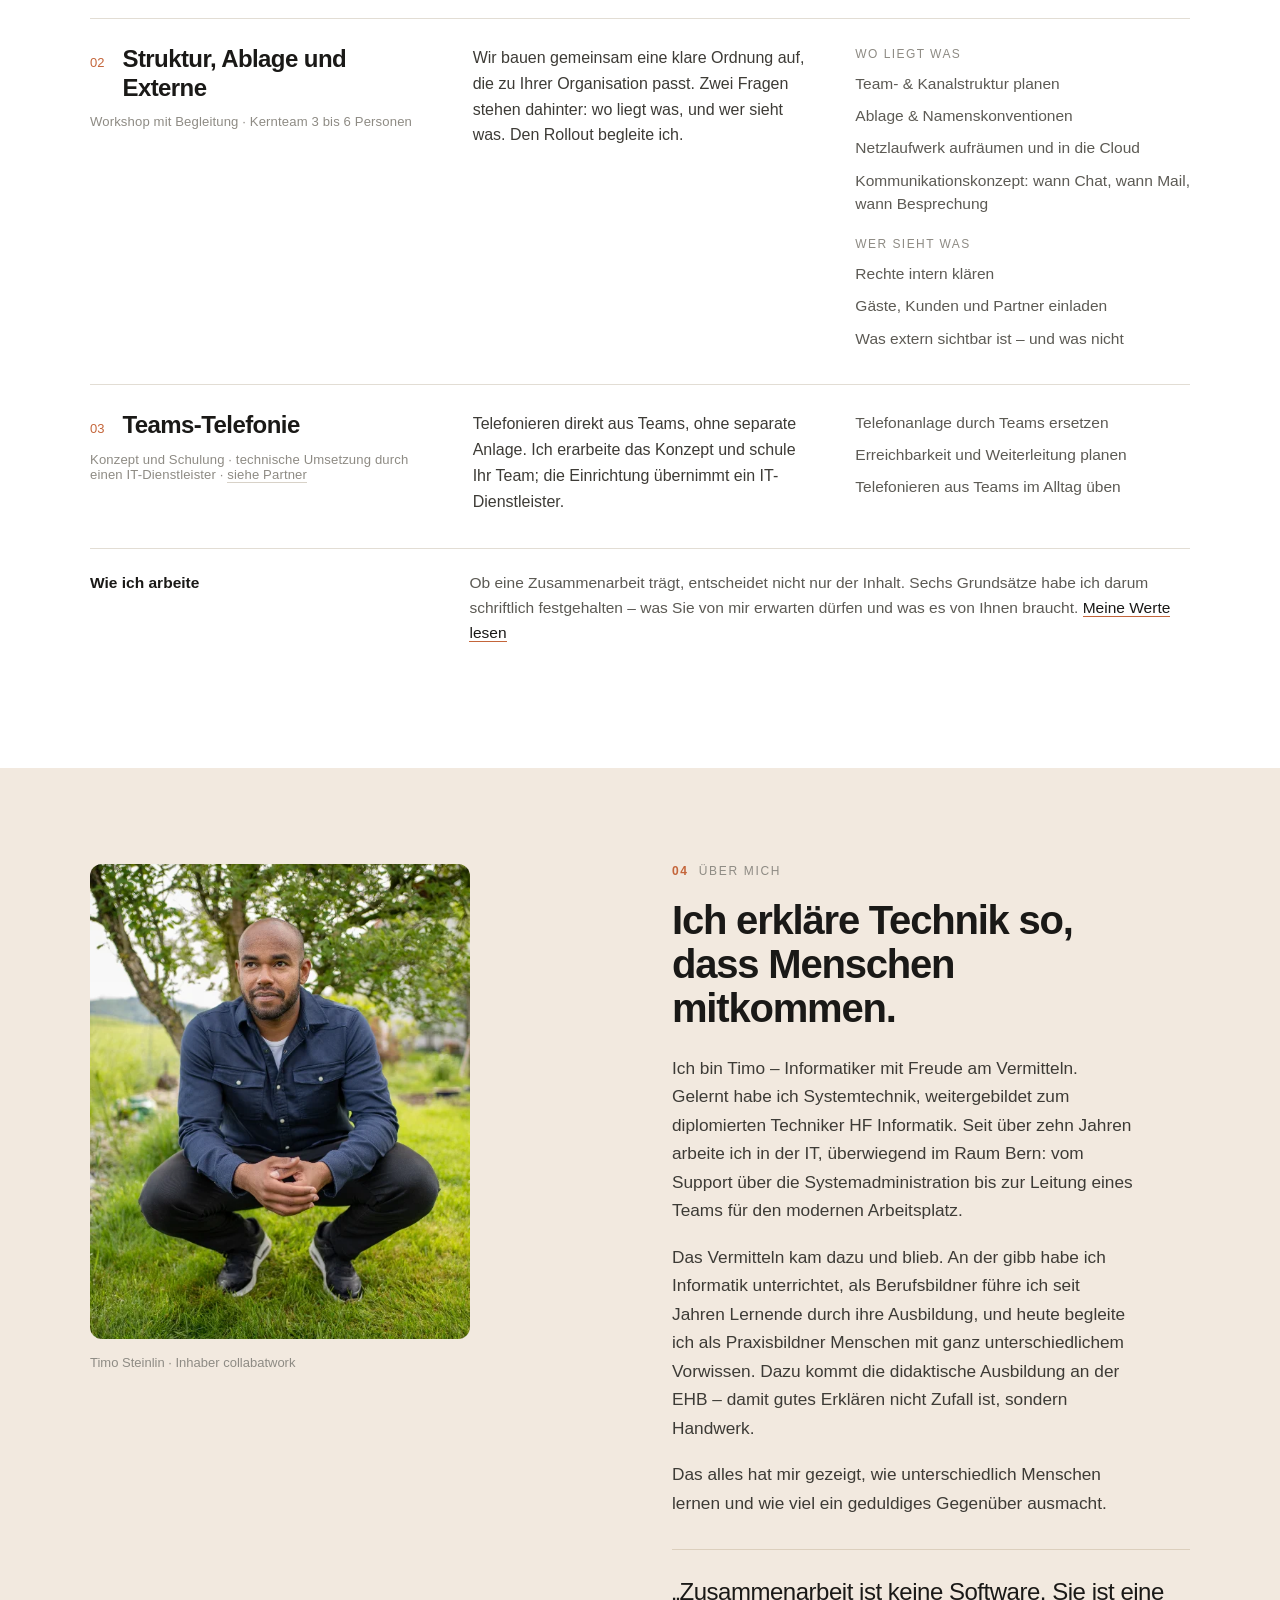
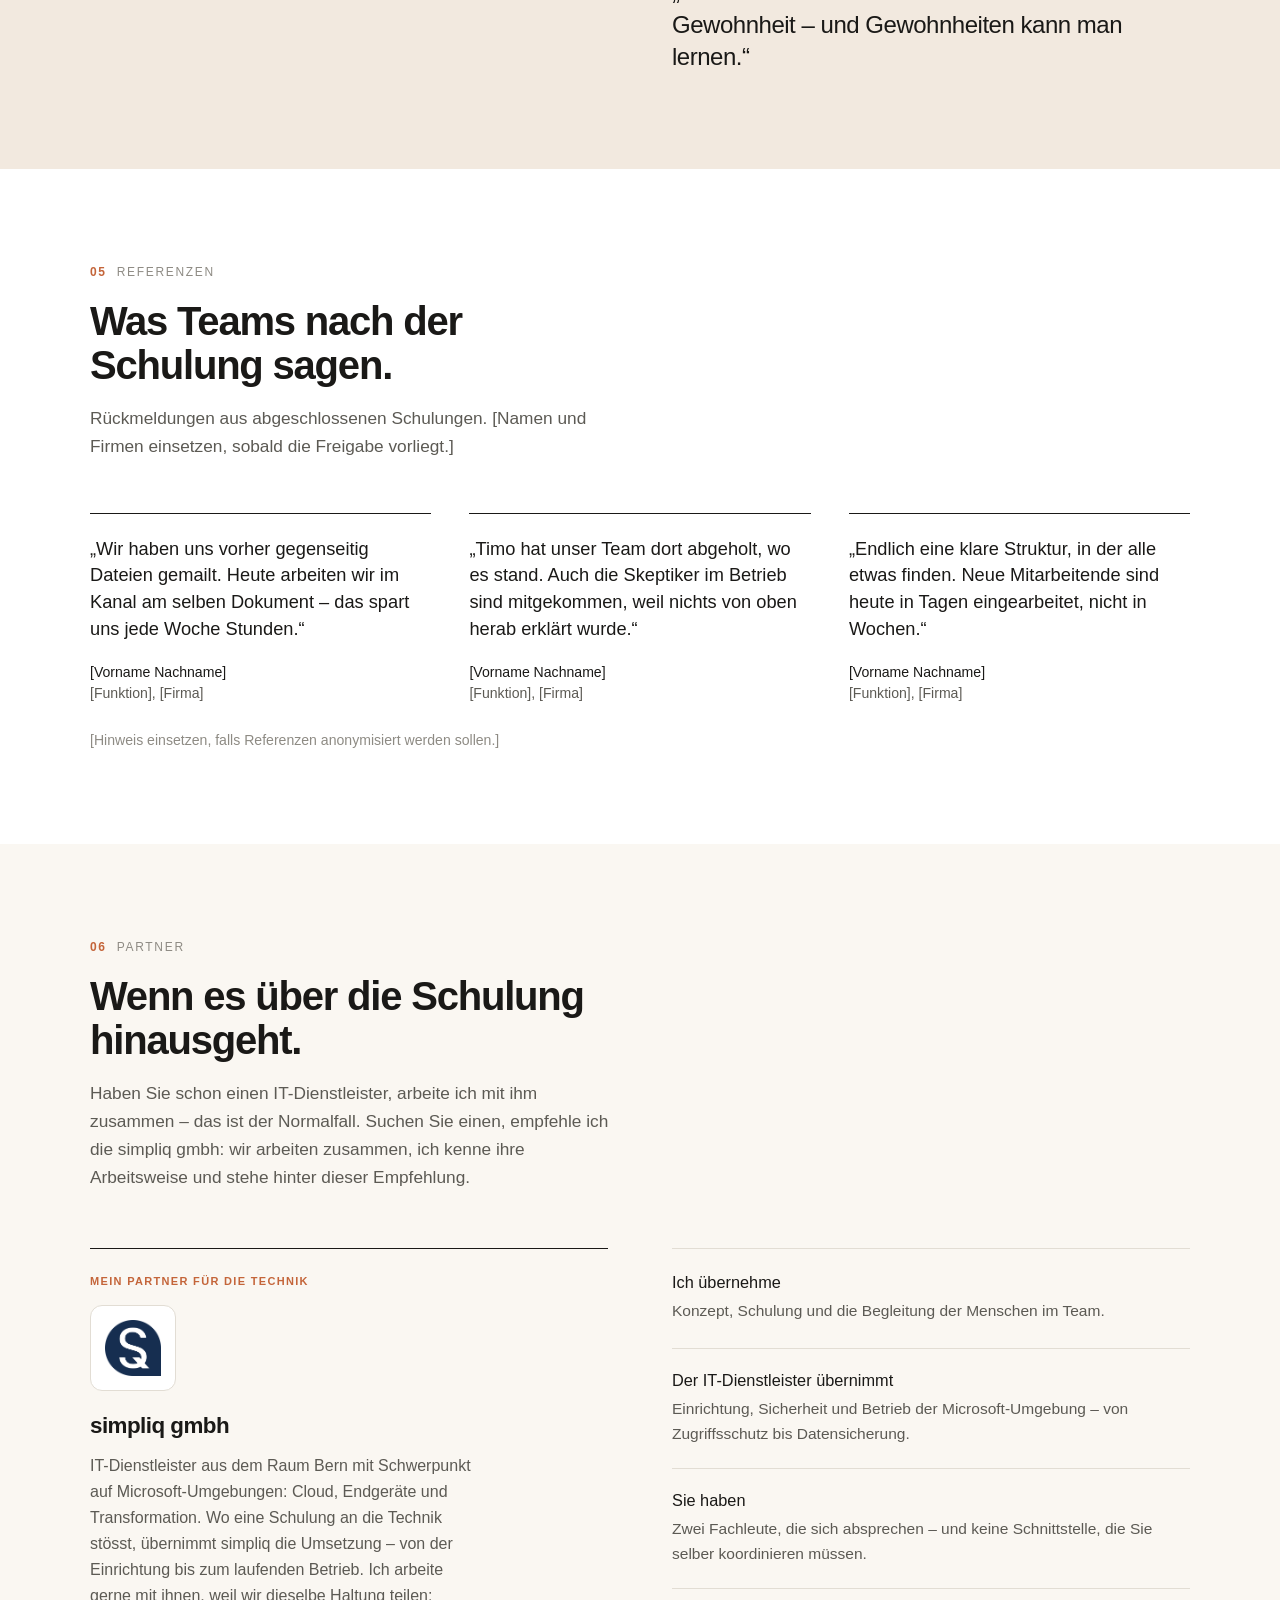
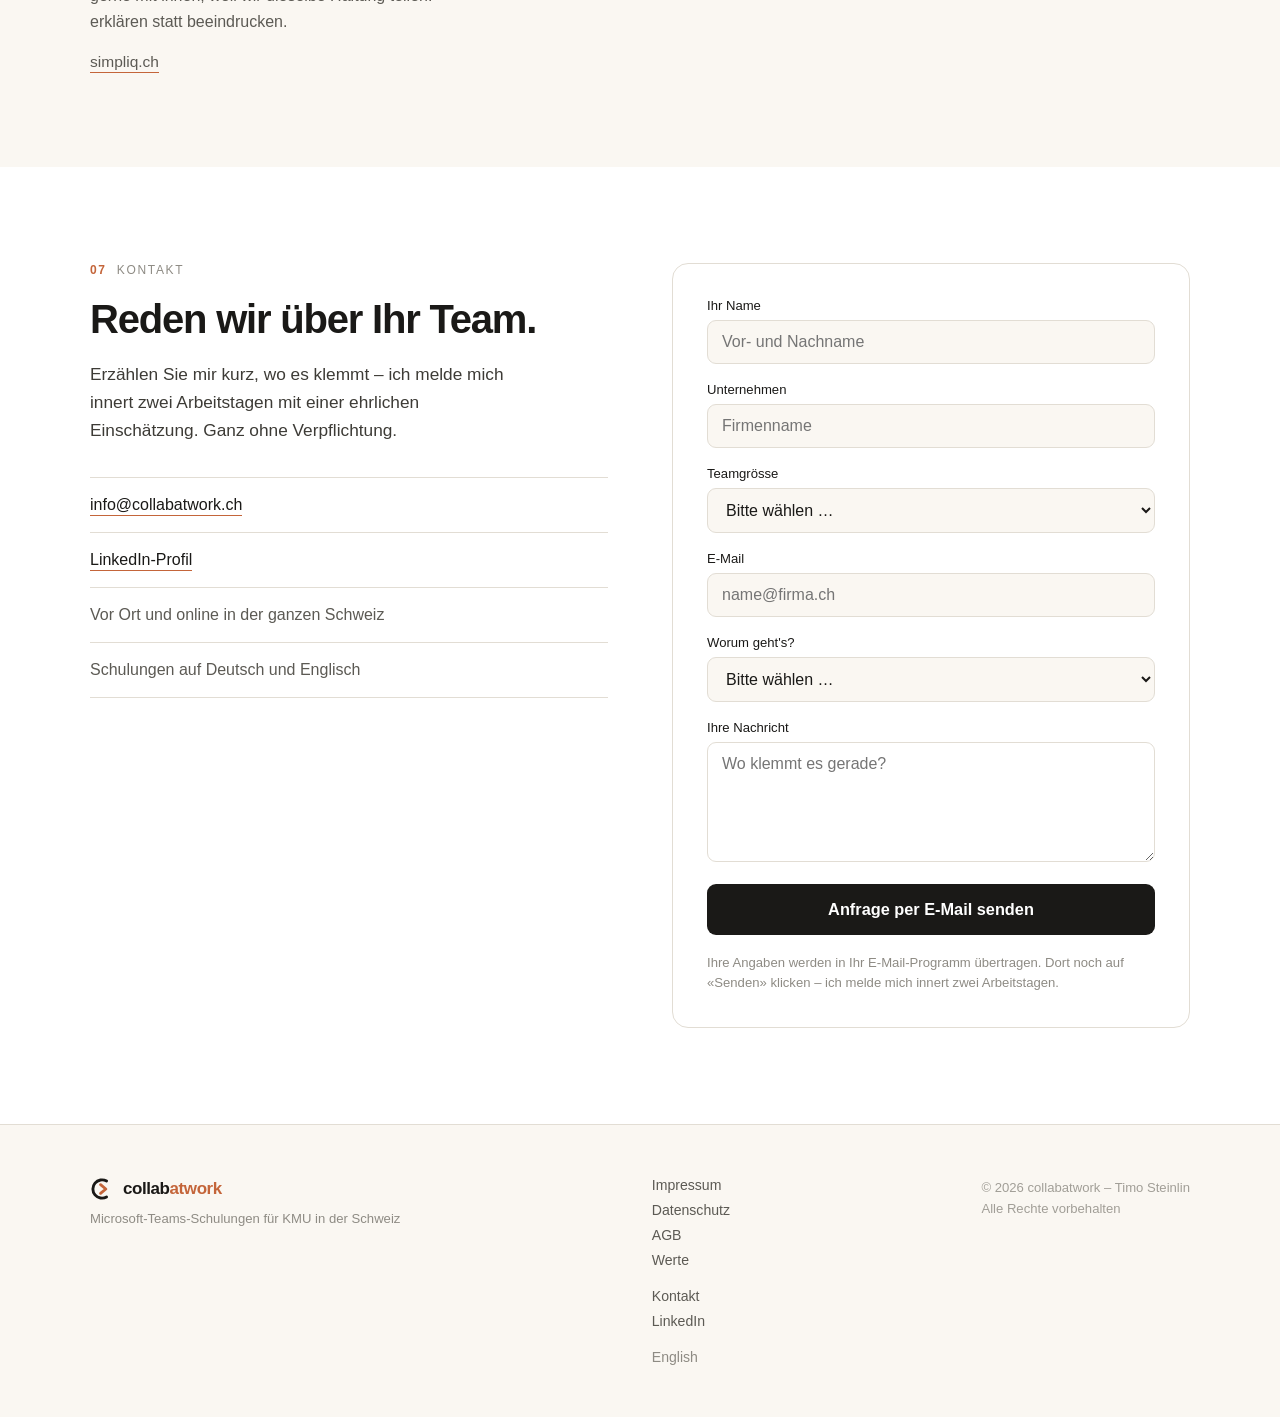
==== commit b4207e55: "Add files via upload" ====
--- a/index.html
+++ b/index.html
@@ -12,6 +12,11 @@
 <meta property="og:description" content="Ihr Team hat Teams. Jetzt fehlt nur noch das Zusammenarbeiten.">
 <meta property="og:type" content="website">
 <meta property="og:locale" content="de_CH">
+<meta property="og:url" content="https://collabatwork.ch/">
+<meta property="og:image" content="https://collabatwork.ch/vorschau.png">
+<meta property="og:image:width" content="1200">
+<meta property="og:image:height" content="630">
+<meta name="twitter:card" content="summary_large_image">
 <link rel="icon" href="data:image/svg+xml,%3Csvg xmlns='http://www.w3.org/2000/svg' viewBox='0 0 100 100'%3E%3Cg fill='none' stroke-width='12' stroke-linecap='round' stroke-linejoin='round'%3E%3Cpath d='M69 17.1A38 38 0 1 0 69 82.9' stroke='%231A1917'/%3E%3Cpath d='M44 32 66 50 44 68' stroke='%23C4653A'/%3E%3C/g%3E%3C/svg%3E">
 <link rel="stylesheet" href="style.css">
 </head>
@@ -80,7 +85,7 @@
         </div>
         <h1 style="margin:0;font-size:clamp(2.5rem,6.6vw,5.2rem);font-weight:700;line-height:1.01;letter-spacing:-.04em;max-width:20ch;text-wrap:pretty">Ihr Team hat Teams.<span style="display:block">Jetzt fehlt nur noch das <span style="border-bottom:.14em solid #C4653A;padding-bottom:.04em">Zusammenarbeiten</span>.</span></h1>
         <div style="display:grid;grid-template-columns:repeat(auto-fit,minmax(min(300px,100%),1fr));gap:clamp(24px,4vw,56px);margin-top:clamp(34px,6vw,58px);align-items:start">
-          <p style="margin:0;font-size:clamp(1.04rem,1.6vw,1.22rem);line-height:1.62;color:#3D3B36;max-width:50ch">Die meisten KMU haben Microsoft Teams längst im Einsatz – und nutzen einen Bruchteil davon. Ich zeige Ihrem Team, wie aus dem Tool echte Zusammenarbeit wird. Verständlich, geduldig, auf Augenhöhe.</p>
+          <p style="margin:0;font-size:clamp(1.04rem,1.6vw,1.22rem);line-height:1.62;color:#3D3B36;max-width:50ch">Die meisten KMU haben Microsoft Teams längst im Einsatz – und nutzen einen Bruchteil davon. Ich zeige Ihrem Team, wie daraus echte Zusammenarbeit wird: Informationen sind auffindbar statt in Postfächern verstreut, Übergaben und Einarbeitungen brauchen weniger Zeit. Verständlich, geduldig, auf Augenhöhe.</p>
           <div style="display:flex;flex-wrap:wrap;gap:12px;align-items:center">
             <a href="#kontakt" style="text-decoration:none;background:#C4653A;color:#fff;padding:16px 30px;border-radius:9px;font-size:16px;font-weight:600">Unverbindlich anfragen</a>
             <a href="#angebot" style="text-decoration:none;color:#1A1917;padding:16px 22px;border-radius:9px;border:1px solid #D8D2C7;font-size:16px;font-weight:500">Was ich anbiete</a>
@@ -90,7 +95,7 @@
     </section>
 
     <!-- WARUM – Antrieb (Simon Sinek: Why) -->
-    <section id="warum" style="max-width:1180px;margin:0 auto;padding:clamp(56px,8vw,96px) clamp(20px,4vw,40px)">
+    <section id="warum" style="max-width:1180px;margin:0 auto;padding:clamp(56px,8vw,96px) clamp(20px,4vw,40px);border-top:1px solid #E2DDD4">
       <div style="display:grid;grid-template-columns:repeat(auto-fit,minmax(min(300px,100%),1fr));gap:clamp(28px,5vw,72px)">
         <div>
           <div style="font-size:12px;letter-spacing:.14em;text-transform:uppercase;color:#8E8B84;margin-bottom:20px"><span style="color:#C4653A;font-weight:600">01</span> &nbsp;Warum – mein Antrieb</div>
@@ -103,37 +108,29 @@
       </div>
     </section>
 
-    <!-- ZITATFELD – dunkle Fläche, einziger Farbwechsel der Seite -->
-    <section style="background:#1A1917;color:#fff">
+        <section style="background:#fff">
       <div style="max-width:1180px;margin:0 auto;padding:clamp(56px,8vw,96px) clamp(20px,4vw,40px)">
-        <div style="max-width:64ch">
-          <div style="font-size:clamp(1.4rem,3vw,2.1rem);line-height:1.3;font-weight:400;letter-spacing:-.024em">„Ich habe viele Menschen unterrichtet. Der beste Moment ist immer der, wenn jemand sich selber traut.“</div>
-          <div style="margin-top:30px;padding-top:22px;border-top:1px solid #3A3833;font-size:1.12rem;font-weight:500;color:#fff;letter-spacing:-.01em">Genau dafür gibt es <span style="color:#E08A5B">collabatwork</span>.</div>
-        </div>
-      </div>
-    </section>
-
-    <section style="max-width:1180px;margin:0 auto;padding:clamp(56px,8vw,96px) clamp(20px,4vw,40px)">
       <div style="font-size:12px;letter-spacing:.14em;text-transform:uppercase;color:#8E8B84;margin-bottom:20px">Kommt Ihnen bekannt vor?</div>
       <h2 style="margin:0 0 clamp(36px,6vw,60px);font-size:clamp(1.7rem,3.4vw,2.5rem);font-weight:700;line-height:1.1;letter-spacing:-.03em;max-width:20ch;text-wrap:pretty">Das Tool ist da. Die Zusammenarbeit noch nicht.</h2>
       <div style="display:grid;grid-template-columns:repeat(auto-fit,minmax(min(270px,100%),1fr));gap:0;border-top:1px solid #E2DDD4">
         <div style="padding:28px clamp(20px,3vw,34px) 30px 0;border-right:1px solid #E2DDD4">
           <div style="font-size:1.22rem;line-height:1.36;font-weight:600;letter-spacing:-.02em;margin-bottom:14px">„Wir mailen uns Dateien hin und her – trotz Teams.“</div>
-          <p style="margin:0;font-size:.97rem;line-height:1.62;color:#5C5A54">Kanäle, geteilte Dateien und gemeinsame Bearbeitung liegen brach, weil niemand gezeigt hat, wie es im Alltag funktioniert.</p>
+          <p style="margin:0;font-size:.97rem;line-height:1.62;color:#5C5A54">Kanäle, geteilte Dateien und gemeinsame Bearbeitung liegen brach, weil niemand gezeigt hat, wie es im Alltag funktioniert. Jede Mail-Runde kostet Zeit und erzeugt eine weitere Version.</p>
         </div>
         <div style="padding:28px clamp(20px,3vw,34px) 30px;border-right:1px solid #E2DDD4">
           <div style="font-size:1.22rem;line-height:1.36;font-weight:600;letter-spacing:-.02em;margin-bottom:14px">„Jeder macht es anders, keiner findet was.“</div>
-          <p style="margin:0;font-size:.97rem;line-height:1.62;color:#5C5A54">Ohne gemeinsame Struktur entsteht Wildwuchs. Eine klare, einfache Ordnung spart täglich Zeit und Nerven.</p>
+          <p style="margin:0;font-size:.97rem;line-height:1.62;color:#5C5A54">Ohne gemeinsame Struktur entsteht Wildwuchs. Das trifft vor allem Übergaben: wer neu dazukommt oder ein Projekt übernimmt, sucht statt zu arbeiten. Eine klare Ordnung macht Wissen auffindbar, statt es in Postfächern zu binden.</p>
         </div>
         <div style="padding:28px 0 30px clamp(20px,3vw,34px)">
           <div style="font-size:1.22rem;line-height:1.36;font-weight:600;letter-spacing:-.02em;margin-bottom:14px">„Die Hälfte traut sich gar nicht ran.“</div>
-          <p style="margin:0;font-size:.97rem;line-height:1.62;color:#5C5A54">Unsicherheit blockiert. Mit der richtigen Begleitung wird aus Skepsis Routine – und aus Routine echte Entlastung.</p>
-        </div>
-      </div>
+          <p style="margin:0;font-size:.97rem;line-height:1.62;color:#5C5A54">Unsicherheit blockiert. Mit der richtigen Begleitung wird aus Skepsis Routine – und Sie zahlen nicht länger für Lizenzen, die halb genutzt werden.</p>
+        </div>
+      </div>
+    </div>
     </section>
 
     <!-- WIE – vier Schritte des Vorgehens (How) -->
-    <section id="wie" style="background:#fff">
+    <section id="wie">
       <div style="max-width:1180px;margin:0 auto;padding:clamp(56px,8vw,96px) clamp(20px,4vw,40px)">
         <div style="font-size:12px;letter-spacing:.14em;text-transform:uppercase;color:#8E8B84;margin-bottom:20px"><span style="color:#C4653A;font-weight:600">02</span> &nbsp;Wie – so arbeite ich</div>
         <h2 style="margin:0 0 clamp(36px,6vw,60px);font-size:clamp(1.7rem,3.4vw,2.5rem);font-weight:700;line-height:1.1;letter-spacing:-.03em;max-width:24ch;text-wrap:pretty">Vom ersten Gespräch zur eingespielten Zusammenarbeit.</h2>
@@ -163,7 +160,8 @@
     </section>
 
     <!-- WAS – drei Angebote mit Umfangsangabe (What). Keine Preise, alles auf Anfrage -->
-    <section id="angebot" style="max-width:1180px;margin:0 auto;padding:clamp(56px,8vw,96px) clamp(20px,4vw,40px)">
+    <section id="angebot" style="background:#fff">
+      <div style="max-width:1180px;margin:0 auto;padding:clamp(56px,8vw,96px) clamp(20px,4vw,40px)">
       <div style="font-size:12px;letter-spacing:.14em;text-transform:uppercase;color:#8E8B84;margin-bottom:20px"><span style="color:#C4653A;font-weight:600">03</span> &nbsp;Was – das Angebot</div>
       <h2 style="margin:0 0 18px;font-size:clamp(1.7rem,3.4vw,2.5rem);font-weight:700;line-height:1.1;letter-spacing:-.03em;max-width:22ch;text-wrap:pretty">Konzept und Schulung – aus einer Hand.</h2>
       <p style="margin:0 0 clamp(36px,6vw,56px);font-size:1.08rem;line-height:1.62;color:#5C5A54;max-width:54ch">Zuerst planen wir gemeinsam, wie die Zusammenarbeit aussehen soll. Danach bringe ich es Ihrem Team bei – mit Ihren Projekten, Ihren Abläufen, Ihren Fragen. Kein Standard-Foliensatz von der Stange.</p>
@@ -220,9 +218,9 @@
             <span style="font-size:13px;color:#C4653A;font-weight:500">03</span>
             <h3 style="margin:0;font-size:1.5rem;font-weight:600;letter-spacing:-.024em;line-height:1.2">Teams-Telefonie</h3>
           </div>
-          <div style="margin-top:12px;font-size:.82rem;color:#8E8B84;letter-spacing:.01em">Konzept und Schulung · technische Umsetzung durch simpliq · <a href="#partner" style="color:#8E8B84;text-decoration:none;border-bottom:1px solid #D8D2C8">siehe Partner</a></div>
-        </div>
-        <p style="margin:0;font-size:1rem;line-height:1.62;color:#3D3B36">Telefonieren direkt aus Teams, ohne separate Anlage. Ich erarbeite das Konzept und schule Ihr Team; die Einrichtung übernimmt simpliq.</p>
+          <div style="margin-top:12px;font-size:.82rem;color:#8E8B84;letter-spacing:.01em">Konzept und Schulung · technische Umsetzung durch einen IT-Dienstleister · <a href="#partner" style="color:#8E8B84;text-decoration:none;border-bottom:1px solid #D8D2C8">siehe Partner</a></div>
+        </div>
+        <p style="margin:0;font-size:1rem;line-height:1.62;color:#3D3B36">Telefonieren direkt aus Teams, ohne separate Anlage. Ich erarbeite das Konzept und schule Ihr Team; die Einrichtung übernimmt ein IT-Dienstleister.</p>
         <div style="display:flex;flex-direction:column;gap:9px;font-size:.97rem;color:#5C5A54;line-height:1.5">
           <div>Telefonanlage durch Teams ersetzen</div>
           <div>Erreichbarkeit und Weiterleitung planen</div>
@@ -231,9 +229,9 @@
       </div>
       <div style="padding:22px 0 26px;display:grid;grid-template-columns:repeat(auto-fit,minmax(min(280px,100%),1fr));gap:clamp(16px,3vw,40px);align-items:baseline">
         <div style="font-size:.97rem;font-weight:600;color:#1A1917">Wie ich arbeite</div>
-        <p style="margin:0;grid-column:span 2;font-size:.97rem;line-height:1.6;color:#5C5A54">Ob eine Zusammenarbeit trägt, entscheidet nicht nur der Inhalt. Sieben Grundsätze habe ich darum schriftlich festgehalten – was Sie von mir erwarten dürfen und was es von Ihnen braucht. <a href="werte.html" style="color:#1A1917;text-decoration:none;border-bottom:1px solid #C4653A">Meine Werte lesen</a></p>
-      </div>
-    
+        <p style="margin:0;grid-column:span 2;font-size:.97rem;line-height:1.6;color:#5C5A54">Ob eine Zusammenarbeit trägt, entscheidet nicht nur der Inhalt. Sechs Grundsätze habe ich darum schriftlich festgehalten – was Sie von mir erwarten dürfen und was es von Ihnen braucht. <a href="werte.html" style="color:#1A1917;text-decoration:none;border-bottom:1px solid #C4653A">Meine Werte lesen</a></p>
+      </div>
+    </div>
     </section>
 
     <!-- ÜBER MICH – Porträt und Werdegang -->
@@ -246,10 +244,10 @@
         <div>
           <div style="font-size:12px;letter-spacing:.14em;text-transform:uppercase;color:#8E8B84;margin-bottom:20px"><span style="color:#C4653A;font-weight:600">04</span> &nbsp;Über mich</div>
           <h2 style="margin:0 0 24px;font-size:clamp(1.7rem,3.4vw,2.5rem);font-weight:700;line-height:1.1;letter-spacing:-.03em;max-width:22ch;text-wrap:pretty">Ich erkläre Technik so, dass Menschen mitkommen.</h2>
-          <p style="margin:0;font-size:1.08rem;line-height:1.65;color:#3D3B36;max-width:48ch">Ich bin Timo – Informatiker mit Freude am Vermitteln. Gelernt habe ich Systemtechnik, weitergebildet zum diplomierten Techniker HF Informatik. Seit über zehn Jahren arbeite ich in der IT: vom Support über die Systemadministration bis zur Leitung eines Teams für den modernen Arbeitsplatz.</p>
+          <p style="margin:0;font-size:1.08rem;line-height:1.65;color:#3D3B36;max-width:48ch">Ich bin Timo – Informatiker mit Freude am Vermitteln. Gelernt habe ich Systemtechnik, weitergebildet zum diplomierten Techniker HF Informatik. Seit über zehn Jahren arbeite ich in der IT, überwiegend im Raum Bern: vom Support über die Systemadministration bis zur Leitung eines Teams für den modernen Arbeitsplatz.</p>
           <p style="margin:18px 0 0;font-size:1.08rem;line-height:1.65;color:#3D3B36;max-width:48ch">Das Vermitteln kam dazu und blieb. An der gibb habe ich Informatik unterrichtet, als Berufsbildner führe ich seit Jahren Lernende durch ihre Ausbildung, und heute begleite ich als Praxisbildner Menschen mit ganz unterschiedlichem Vorwissen. Dazu kommt die didaktische Ausbildung an der EHB – damit gutes Erklären nicht Zufall ist, sondern Handwerk.</p>
           <p style="margin:18px 0 0;font-size:1.08rem;line-height:1.65;color:#3D3B36;max-width:48ch">Das alles hat mir gezeigt, wie unterschiedlich Menschen lernen und wie viel ein geduldiges Gegenüber ausmacht.</p>
-          <div style="margin-top:26px;font-size:1rem;color:#8E8B84">– Timo</div>
+          <div style="margin-top:32px;padding-top:26px;border-top:1px solid #DCCFBD;font-size:clamp(1.2rem,2.2vw,1.5rem);line-height:1.34;letter-spacing:-.02em;color:#1A1917;max-width:40ch">„Zusammenarbeit ist keine Software. Sie ist eine Gewohnheit – und Gewohnheiten kann man lernen.“</div>
         </div>
       </div>
     </section>
@@ -269,7 +267,7 @@
             <div style="font-size:.88rem;line-height:1.5;color:#5C5A54;margin-top:auto"><span style="display:block;font-weight:500;color:#1A1917">[Vorname Nachname]</span>[Funktion], [Firma]</div>
           </div>
           <div style="border-top:1px solid #1A1917;padding-top:22px;display:flex;flex-direction:column;gap:20px">
-            <div style="font-size:1.14rem;line-height:1.46;color:#1A1917">„Endlich eine klare Struktur, in der alle etwas finden. Die Begleitung nach der Schulung war für uns entscheidend.“</div>
+            <div style="font-size:1.14rem;line-height:1.46;color:#1A1917">„Endlich eine klare Struktur, in der alle etwas finden. Neue Mitarbeitende sind heute in Tagen eingearbeitet, nicht in Wochen.“</div>
             <div style="font-size:.88rem;line-height:1.5;color:#5C5A54;margin-top:auto"><span style="display:block;font-weight:500;color:#1A1917">[Vorname Nachname]</span>[Funktion], [Firma]</div>
           </div>
         </div>
@@ -279,26 +277,28 @@
 
     <section id="partner" style="max-width:1180px;margin:0 auto;padding:clamp(56px,8vw,96px) clamp(20px,4vw,40px)">
       <div style="font-size:12px;letter-spacing:.14em;text-transform:uppercase;color:#8E8B84;margin-bottom:20px"><span style="color:#C4653A;font-weight:600">06</span> &nbsp;Partner</div>
-      <h2 style="margin:0 0 clamp(36px,6vw,56px);font-size:clamp(1.7rem,3.4vw,2.5rem);font-weight:700;line-height:1.1;letter-spacing:-.03em;max-width:24ch;text-wrap:pretty">Wenn es über die Schulung hinausgeht.</h2>
+      <h2 style="margin:0 0 18px;font-size:clamp(1.7rem,3.4vw,2.5rem);font-weight:700;line-height:1.1;letter-spacing:-.03em;max-width:24ch;text-wrap:pretty">Wenn es über die Schulung hinausgeht.</h2>
+      <p style="margin:0 0 clamp(36px,6vw,56px);font-size:1.08rem;line-height:1.62;color:#5C5A54;max-width:54ch">Haben Sie schon einen IT-Dienstleister, arbeite ich mit ihm zusammen – das ist der Normalfall. Suchen Sie einen, empfehle ich die simpliq gmbh: wir arbeiten zusammen, ich kenne ihre Arbeitsweise und stehe hinter dieser Empfehlung.</p>
       <div style="display:grid;grid-template-columns:repeat(auto-fit,minmax(min(300px,100%),1fr));gap:clamp(32px,5vw,64px);align-items:start">
         <div style="border-top:1px solid #1A1917;padding-top:26px">
-          <div style="display:inline-flex;background:#fff;border:1px solid #E2DDD4;border-radius:12px;padding:14px;margin-bottom:24px"><img src="simpliq.png" width="1000" height="1000" alt="simpliq gmbh" loading="lazy" decoding="async" style="width:64px;height:64px"></div>
-          <h3 style="margin:0 0 14px;font-size:1.5rem;font-weight:600;letter-spacing:-.024em">simpliq gmbh</h3>
-          <p style="margin:0 0 18px;font-size:1rem;line-height:1.62;color:#5C5A54;max-width:44ch">IT-Dienstleister aus dem Raum Bern mit Schwerpunkt auf Microsoft-Umgebungen: Cloud, Endgeräte und Transformation, unter anderem mit Azure, Microsoft 365, Teams und Intune. Wo eine Schulung an die Technik stösst, übernimmt simpliq die Umsetzung – von der Einrichtung bis zum laufenden Betrieb.</p>
+          <div style="font-size:11px;letter-spacing:.12em;text-transform:uppercase;color:#C4653A;font-weight:600;margin-bottom:18px">Mein Partner für die Technik</div>
+          <div style="display:inline-flex;background:#fff;border:1px solid #E2DDD4;border-radius:12px;padding:14px;margin-bottom:22px"><img src="simpliq.png" width="1000" height="1000" alt="simpliq gmbh" loading="lazy" decoding="async" style="width:56px;height:56px"></div>
+          <h3 style="margin:0 0 14px;font-size:1.4rem;font-weight:600;letter-spacing:-.024em">simpliq gmbh</h3>
+          <p style="margin:0 0 18px;font-size:1rem;line-height:1.62;color:#5C5A54;max-width:44ch">IT-Dienstleister aus dem Raum Bern mit Schwerpunkt auf Microsoft-Umgebungen: Cloud, Endgeräte und Transformation. Wo eine Schulung an die Technik stösst, übernimmt simpliq die Umsetzung – von der Einrichtung bis zum laufenden Betrieb. Ich arbeite gerne mit ihnen, weil wir dieselbe Haltung teilen: erklären statt beeindrucken.</p>
           <a href="https://simpliq.ch/" target="_blank" rel="noopener" style="font-size:.97rem;color:#5C5A54;text-decoration:none;border-bottom:1px solid #C4653A;padding-bottom:2px">simpliq.ch</a>
         </div>
         <div>
+          <div style="border-top:1px solid #E2DDD4;padding:24px 0">
+            <span style="display:block;font-size:1.02rem;font-weight:500;margin-bottom:6px">Ich übernehme</span>
+            <span style="font-size:.97rem;line-height:1.62;color:#5C5A54">Konzept, Schulung und die Begleitung der Menschen im Team.</span>
+          </div>
           <div style="border-top:1px solid #E2DDD4;padding:22px 0">
-            <span style="display:block;font-size:1.02rem;font-weight:500;margin-bottom:6px">Ich übernehme</span>
-            <span style="font-size:.97rem;line-height:1.62;color:#5C5A54">Schulung, Struktur und die Begleitung der Menschen im Team.</span>
-          </div>
-          <div style="border-top:1px solid #E2DDD4;padding:22px 0">
-            <span style="display:block;font-size:1.02rem;font-weight:500;margin-bottom:6px">Der Partner übernimmt</span>
-            <span style="font-size:.97rem;line-height:1.62;color:#5C5A54">Einrichtung, Sicherheit und Betrieb der Microsoft-Umgebung – von Zugriffsschutz bis Datensicherung. [Genauen Umfang mit simpliq abstimmen.]</span>
+            <span style="display:block;font-size:1.02rem;font-weight:500;margin-bottom:6px">Der IT-Dienstleister übernimmt</span>
+            <span style="font-size:.97rem;line-height:1.62;color:#5C5A54">Einrichtung, Sicherheit und Betrieb der Microsoft-Umgebung – von Zugriffsschutz bis Datensicherung.</span>
           </div>
           <div style="border-top:1px solid #E2DDD4;border-bottom:1px solid #E2DDD4;padding:22px 0">
             <span style="display:block;font-size:1.02rem;font-weight:500;margin-bottom:6px">Sie haben</span>
-            <span style="font-size:.97rem;line-height:1.62;color:#5C5A54">Einen Ansprechpartner für beides – Sie müssen nicht zwei Offerten koordinieren.</span>
+            <span style="font-size:.97rem;line-height:1.62;color:#5C5A54">Zwei Fachleute, die sich absprechen – und keine Schnittstelle, die Sie selber koordinieren müssen.</span>
           </div>
         </div>
       </div>
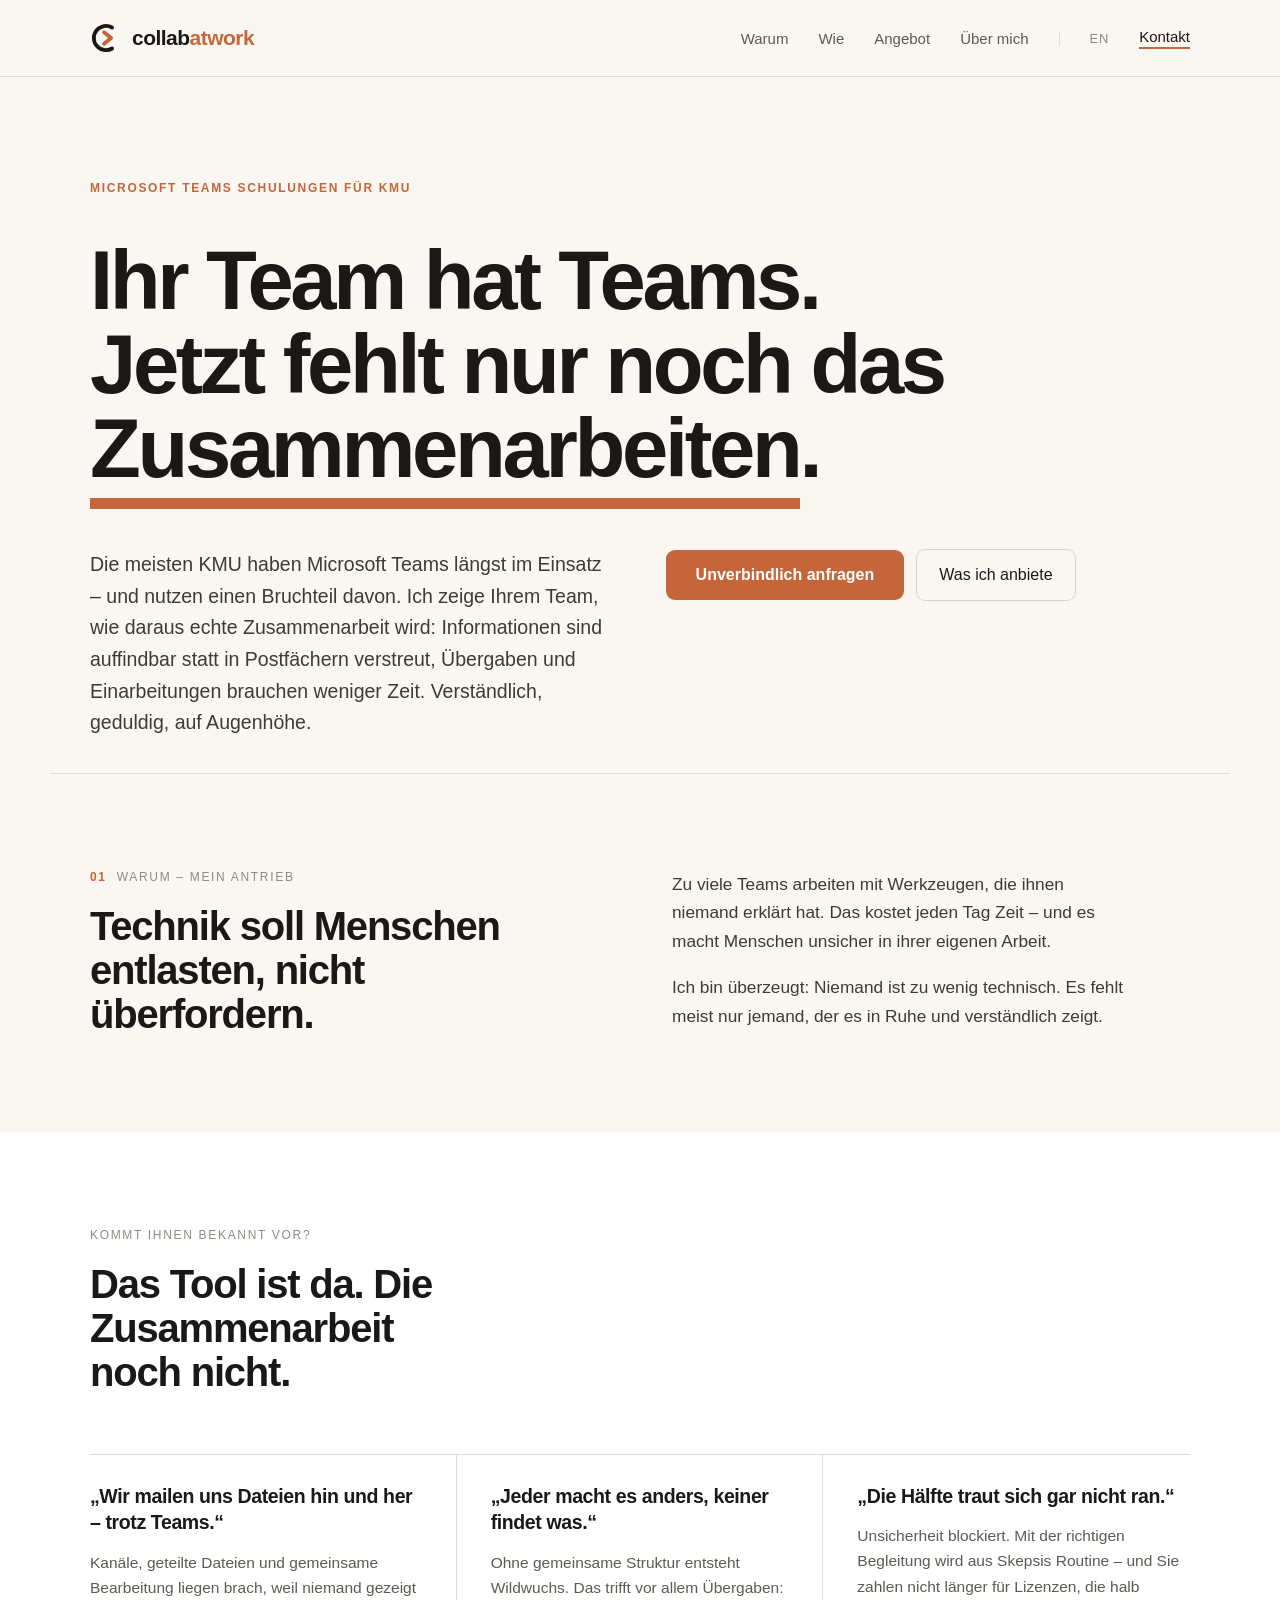
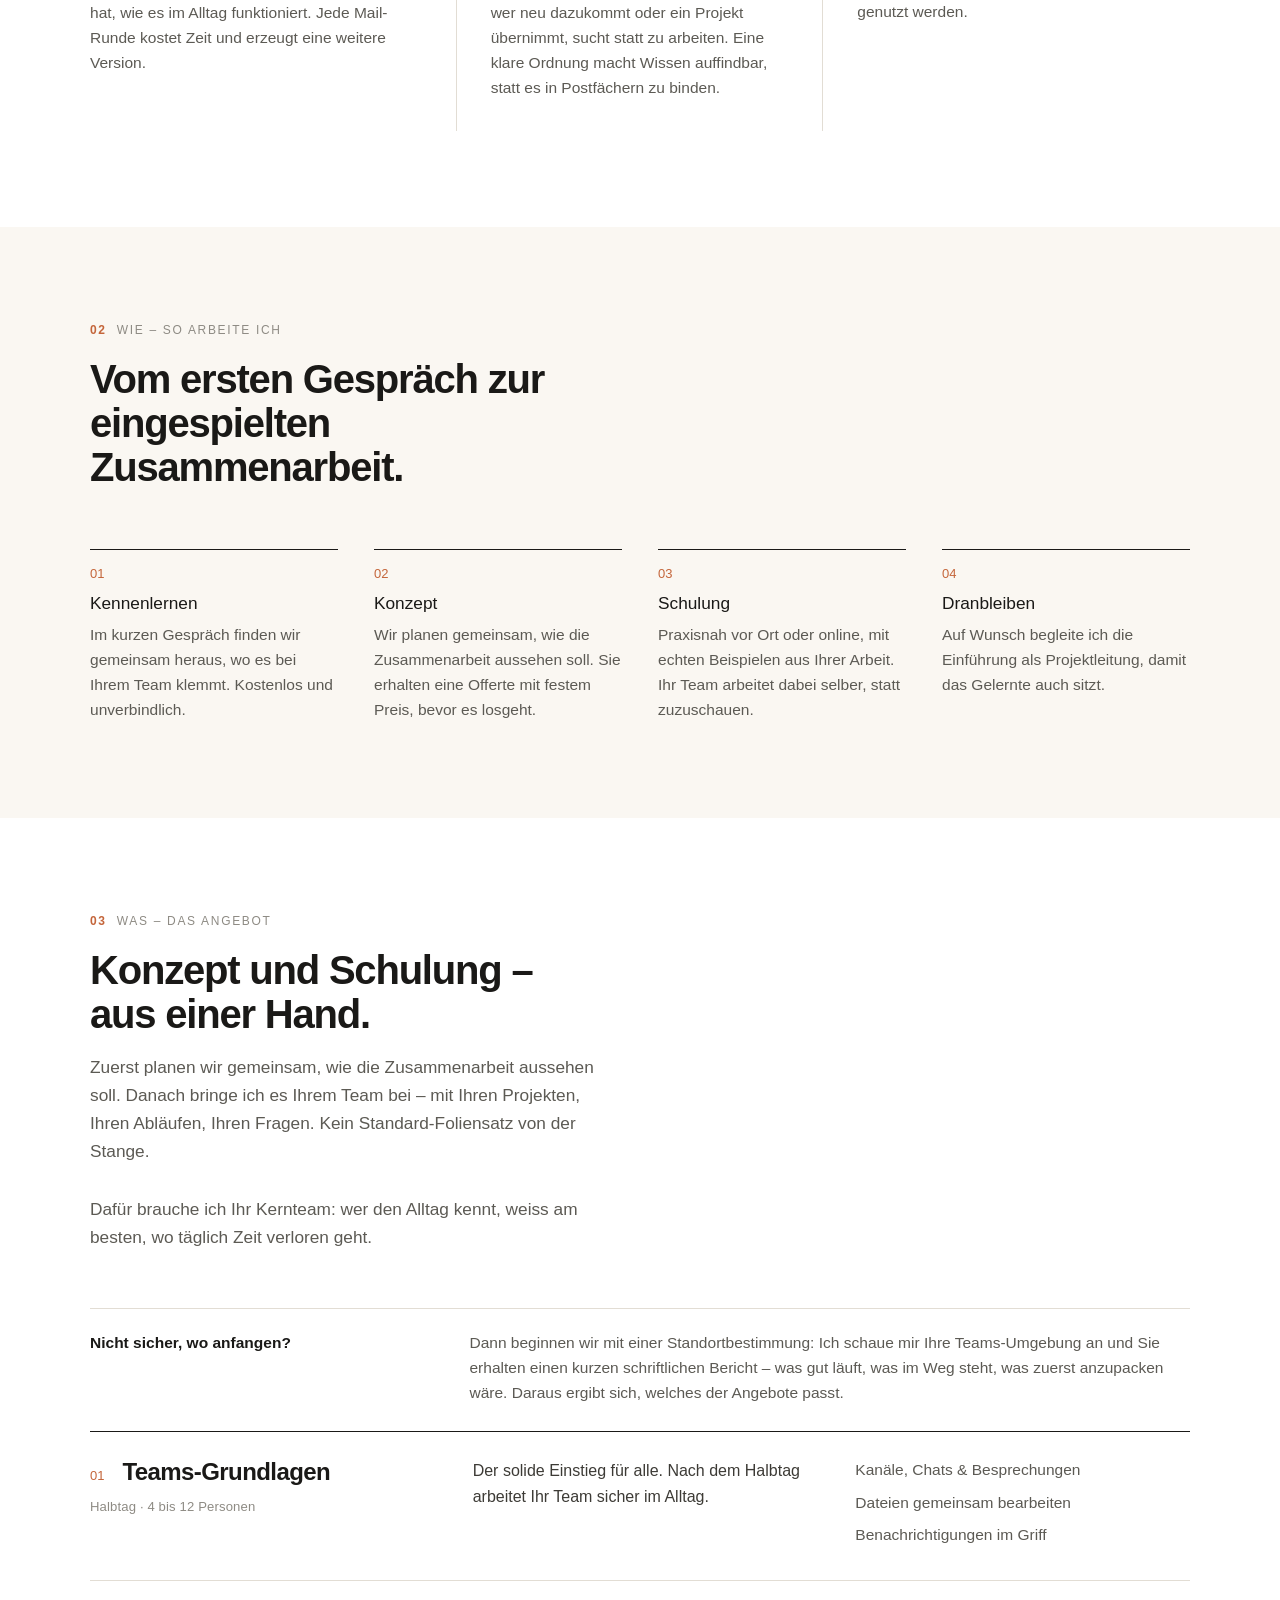
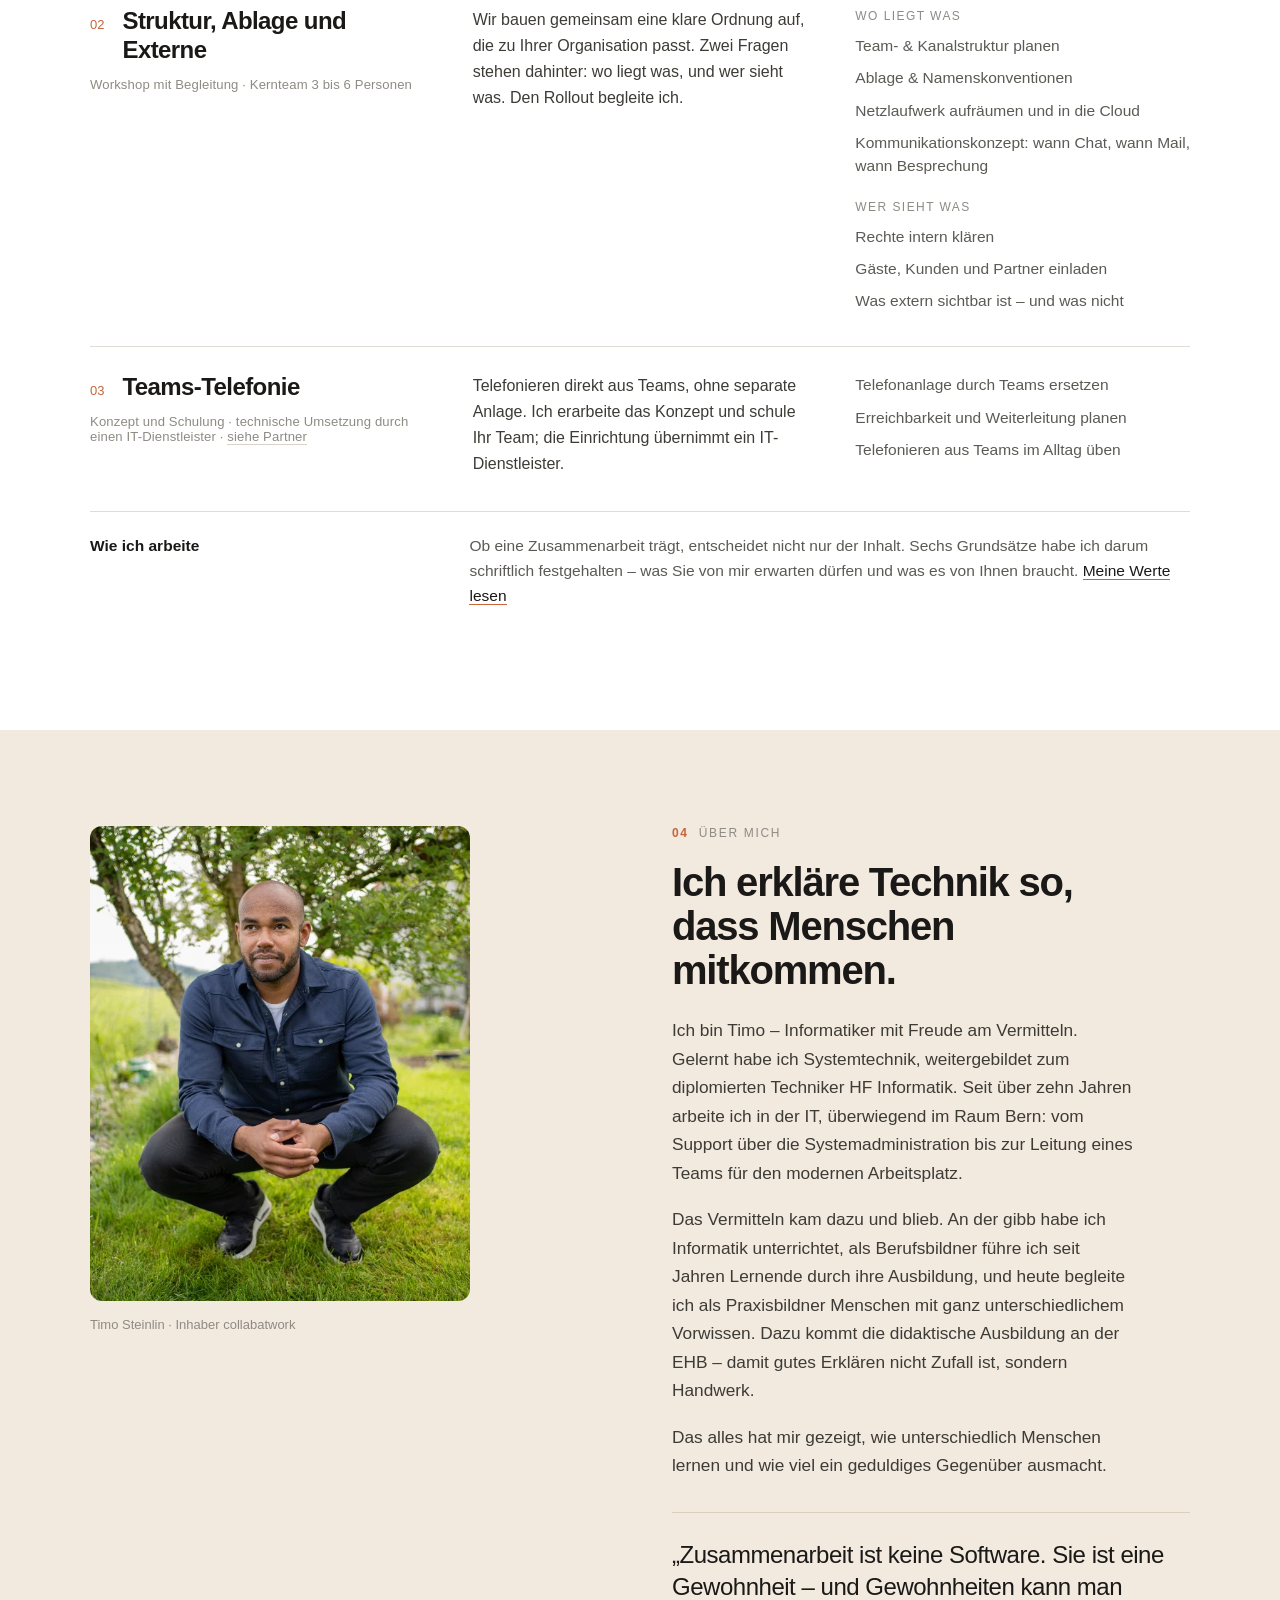
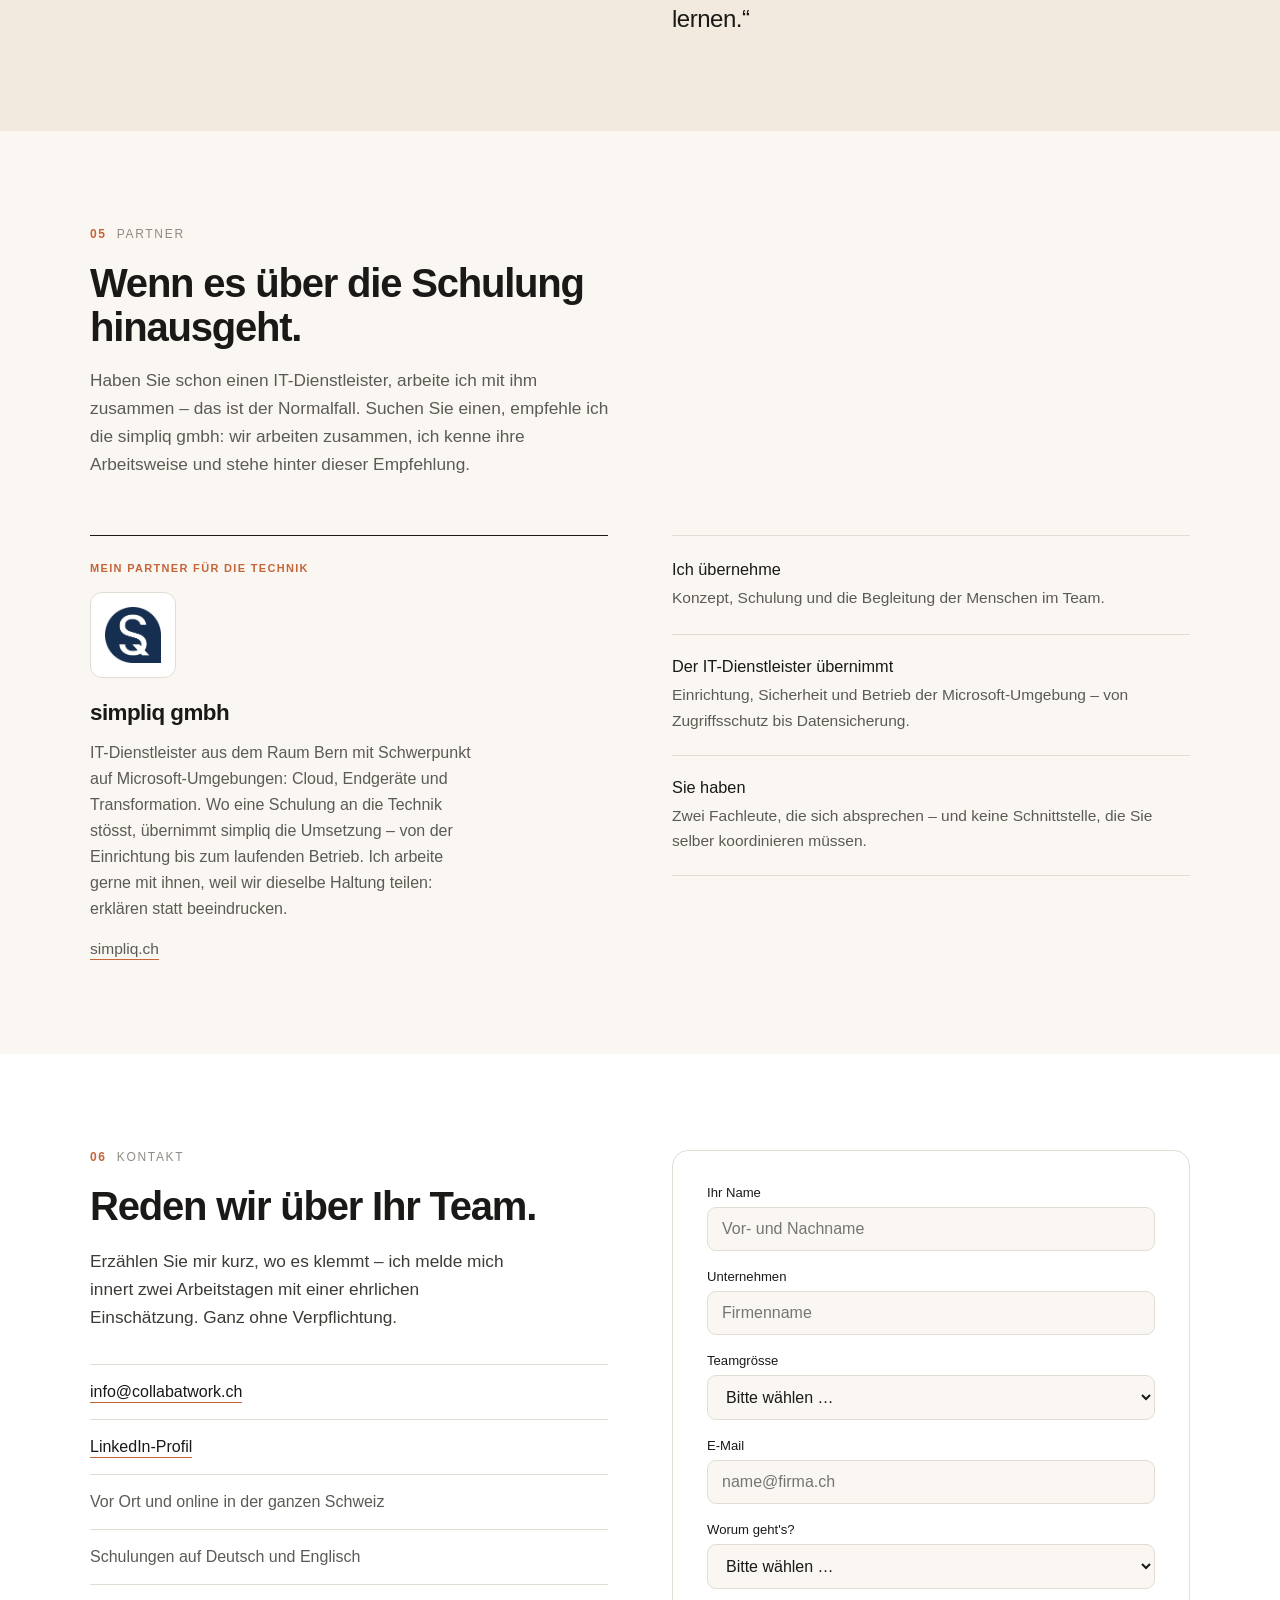
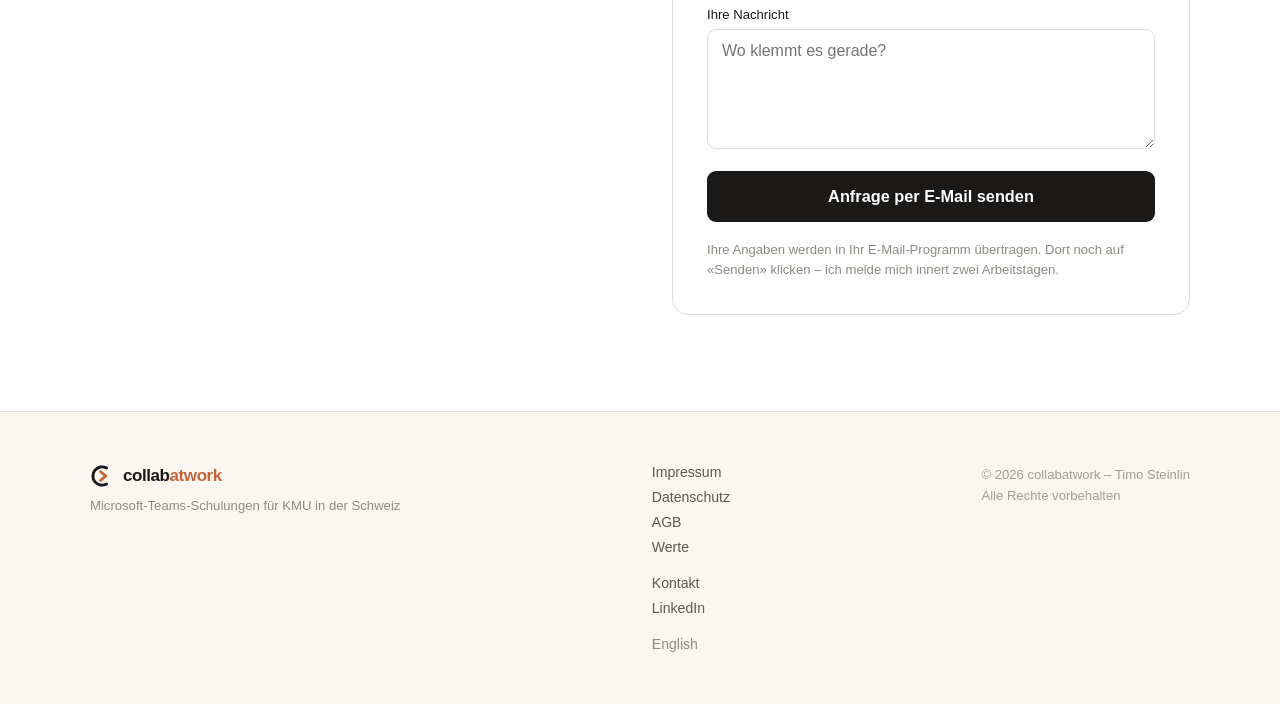
==== commit d5a51ee6: "Add files via upload" ====
--- a/index.html
+++ b/index.html
@@ -38,12 +38,7 @@
 -->
 <div style="width:100%;background:#FAF7F2">
 
-  <div style="background:#1A1917;color:#B8B4AC;padding:9px 24px;display:flex;gap:12px;align-items:baseline;justify-content:center;flex-wrap:wrap;font-size:13px;line-height:1.5">
-    <span style="color:#C4653A;font-weight:500;letter-spacing:.08em;text-transform:uppercase;font-size:11px">Entwurf</span>
-    <span>Vorabversion. Inhalte und Angaben werden derzeit finalisiert.</span>
-  </div>
-
-  <!-- KOPFZEILE – Logo, Navigation, Sprachumschalter, Menüknopf für Mobil -->
+    <!-- KOPFZEILE – Logo, Navigation, Sprachumschalter, Menüknopf für Mobil -->
     <header style="position:sticky;top:0;z-index:40;background:rgba(250,247,242,.94);backdrop-filter:blur(8px);border-bottom:1px solid #E2DDD4">
     <div style="max-width:1180px;margin:0 auto;padding:0 clamp(20px,4vw,40px);height:76px;display:flex;align-items:center;justify-content:space-between;gap:20px">
       <a href="#top" style="display:flex;align-items:center;gap:10px;text-decoration:none;flex-shrink:0">
@@ -252,31 +247,8 @@
       </div>
     </section>
 
-    <section style="background:#fff">
-      <div style="max-width:1180px;margin:0 auto;padding:clamp(56px,8vw,96px) clamp(20px,4vw,40px)">
-        <div style="font-size:12px;letter-spacing:.14em;text-transform:uppercase;color:#8E8B84;margin-bottom:20px"><span style="color:#C4653A;font-weight:600">05</span> &nbsp;Referenzen</div>
-        <h2 style="margin:0 0 18px;font-size:clamp(1.7rem,3.4vw,2.5rem);font-weight:700;line-height:1.1;letter-spacing:-.03em;max-width:22ch;text-wrap:pretty">Was Teams nach der Schulung sagen.</h2>
-        <p style="margin:0 0 clamp(32px,5vw,52px);font-size:1.08rem;line-height:1.62;color:#5C5A54;max-width:54ch">Rückmeldungen aus abgeschlossenen Schulungen. [Namen und Firmen einsetzen, sobald die Freigabe vorliegt.]</p>
-        <div style="display:grid;grid-template-columns:repeat(auto-fit,minmax(min(270px,100%),1fr));gap:clamp(24px,3vw,40px)">
-          <div style="border-top:1px solid #1A1917;padding-top:22px;display:flex;flex-direction:column;gap:20px">
-            <div style="font-size:1.14rem;line-height:1.46;color:#1A1917">„Wir haben uns vorher gegenseitig Dateien gemailt. Heute arbeiten wir im Kanal am selben Dokument – das spart uns jede Woche Stunden.“</div>
-            <div style="font-size:.88rem;line-height:1.5;color:#5C5A54;margin-top:auto"><span style="display:block;font-weight:500;color:#1A1917">[Vorname Nachname]</span>[Funktion], [Firma]</div>
-          </div>
-          <div style="border-top:1px solid #1A1917;padding-top:22px;display:flex;flex-direction:column;gap:20px">
-            <div style="font-size:1.14rem;line-height:1.46;color:#1A1917">„Timo hat unser Team dort abgeholt, wo es stand. Auch die Skeptiker im Betrieb sind mitgekommen, weil nichts von oben herab erklärt wurde.“</div>
-            <div style="font-size:.88rem;line-height:1.5;color:#5C5A54;margin-top:auto"><span style="display:block;font-weight:500;color:#1A1917">[Vorname Nachname]</span>[Funktion], [Firma]</div>
-          </div>
-          <div style="border-top:1px solid #1A1917;padding-top:22px;display:flex;flex-direction:column;gap:20px">
-            <div style="font-size:1.14rem;line-height:1.46;color:#1A1917">„Endlich eine klare Struktur, in der alle etwas finden. Neue Mitarbeitende sind heute in Tagen eingearbeitet, nicht in Wochen.“</div>
-            <div style="font-size:.88rem;line-height:1.5;color:#5C5A54;margin-top:auto"><span style="display:block;font-weight:500;color:#1A1917">[Vorname Nachname]</span>[Funktion], [Firma]</div>
-          </div>
-        </div>
-        <p style="margin:28px 0 0;font-size:.88rem;color:#8E8B84">[Hinweis einsetzen, falls Referenzen anonymisiert werden sollen.]</p>
-      </div>
-    </section>
-
-    <section id="partner" style="max-width:1180px;margin:0 auto;padding:clamp(56px,8vw,96px) clamp(20px,4vw,40px)">
-      <div style="font-size:12px;letter-spacing:.14em;text-transform:uppercase;color:#8E8B84;margin-bottom:20px"><span style="color:#C4653A;font-weight:600">06</span> &nbsp;Partner</div>
+        <section id="partner" style="max-width:1180px;margin:0 auto;padding:clamp(56px,8vw,96px) clamp(20px,4vw,40px)">
+      <div style="font-size:12px;letter-spacing:.14em;text-transform:uppercase;color:#8E8B84;margin-bottom:20px"><span style="color:#C4653A;font-weight:600">05</span> &nbsp;Partner</div>
       <h2 style="margin:0 0 18px;font-size:clamp(1.7rem,3.4vw,2.5rem);font-weight:700;line-height:1.1;letter-spacing:-.03em;max-width:24ch;text-wrap:pretty">Wenn es über die Schulung hinausgeht.</h2>
       <p style="margin:0 0 clamp(36px,6vw,56px);font-size:1.08rem;line-height:1.62;color:#5C5A54;max-width:54ch">Haben Sie schon einen IT-Dienstleister, arbeite ich mit ihm zusammen – das ist der Normalfall. Suchen Sie einen, empfehle ich die simpliq gmbh: wir arbeiten zusammen, ich kenne ihre Arbeitsweise und stehe hinter dieser Empfehlung.</p>
       <div style="display:grid;grid-template-columns:repeat(auto-fit,minmax(min(300px,100%),1fr));gap:clamp(32px,5vw,64px);align-items:start">
@@ -308,7 +280,7 @@
     <section id="kontakt" style="background:#fff">
       <div style="max-width:1180px;margin:0 auto;padding:clamp(56px,8vw,96px) clamp(20px,4vw,40px);display:grid;grid-template-columns:repeat(auto-fit,minmax(min(300px,100%),1fr));gap:clamp(32px,5vw,64px);align-items:start">
         <div>
-          <div style="font-size:12px;letter-spacing:.14em;text-transform:uppercase;color:#8E8B84;margin-bottom:20px"><span style="color:#C4653A;font-weight:600">07</span> &nbsp;Kontakt</div>
+          <div style="font-size:12px;letter-spacing:.14em;text-transform:uppercase;color:#8E8B84;margin-bottom:20px"><span style="color:#C4653A;font-weight:600">06</span> &nbsp;Kontakt</div>
           <h2 style="margin:0 0 20px;font-size:clamp(1.7rem,3.4vw,2.5rem);font-weight:700;line-height:1.1;letter-spacing:-.03em">Reden wir über Ihr Team.</h2>
           <p style="margin:0 0 32px;font-size:1.08rem;line-height:1.62;color:#3D3B36;max-width:44ch">Erzählen Sie mir kurz, wo es klemmt – ich melde mich innert zwei Arbeitstagen mit einer ehrlichen Einschätzung. Ganz ohne Verpflichtung.</p>
           <div style="border-top:1px solid #E2DDD4;padding:18px 0;font-size:1rem">
@@ -368,8 +340,7 @@
               <button type="submit" style="background:#1A1917;color:#fff;border:none;padding:16px;border-radius:9px;font-family:inherit;font-size:1.02rem;font-weight:600;cursor:pointer">Anfrage per E-Mail senden</button>
               <p style="margin:0;font-size:.82rem;line-height:1.55;color:#8E8B84">Ihre Angaben werden in Ihr E-Mail-Programm übertragen. Dort noch auf «Senden» klicken – ich melde mich innert zwei Arbeitstagen.</p>
             </form>
-          
-          
+
             <div class="cw-done" hidden style="background:#fff;border:1px solid #1A1917;border-radius:16px;padding:clamp(22px,4vw,34px);display:flex;flex-direction:column;gap:16px">
               <div style="font-size:1.08rem;font-weight:500">Ihr E-Mail-Programm sollte sich geöffnet haben.</div>
               <p style="margin:0;font-size:.97rem;line-height:1.62;color:#5C5A54">Dort steht Ihre Anfrage bereits fertig – Sie müssen nur noch auf «Senden» klicken. Falls sich nichts geöffnet hat, kopieren Sie die Angaben und schicken sie an <a href="mailto:info@collabatwork.ch">info@collabatwork.ch</a>.</p>
@@ -378,7 +349,6 @@
                 <button type="button" data-reset style="background:none;color:#1A1917;border:1px solid #E2DDD4;padding:11px 20px;border-radius:8px;font-family:inherit;font-size:.88rem;cursor:pointer">Neue Anfrage</button>
               </div>
             </div>
-          
         </div>
       </div>
     </section>
@@ -411,7 +381,6 @@
       <div style="font-size:.82rem;color:#A19E97;line-height:1.6">© 2026 collabatwork – Timo Steinlin<br>Alle Rechte vorbehalten</div>
     </div>
   </footer>
-
 </div>
 <script src="site.js" defer></script>
 </body>
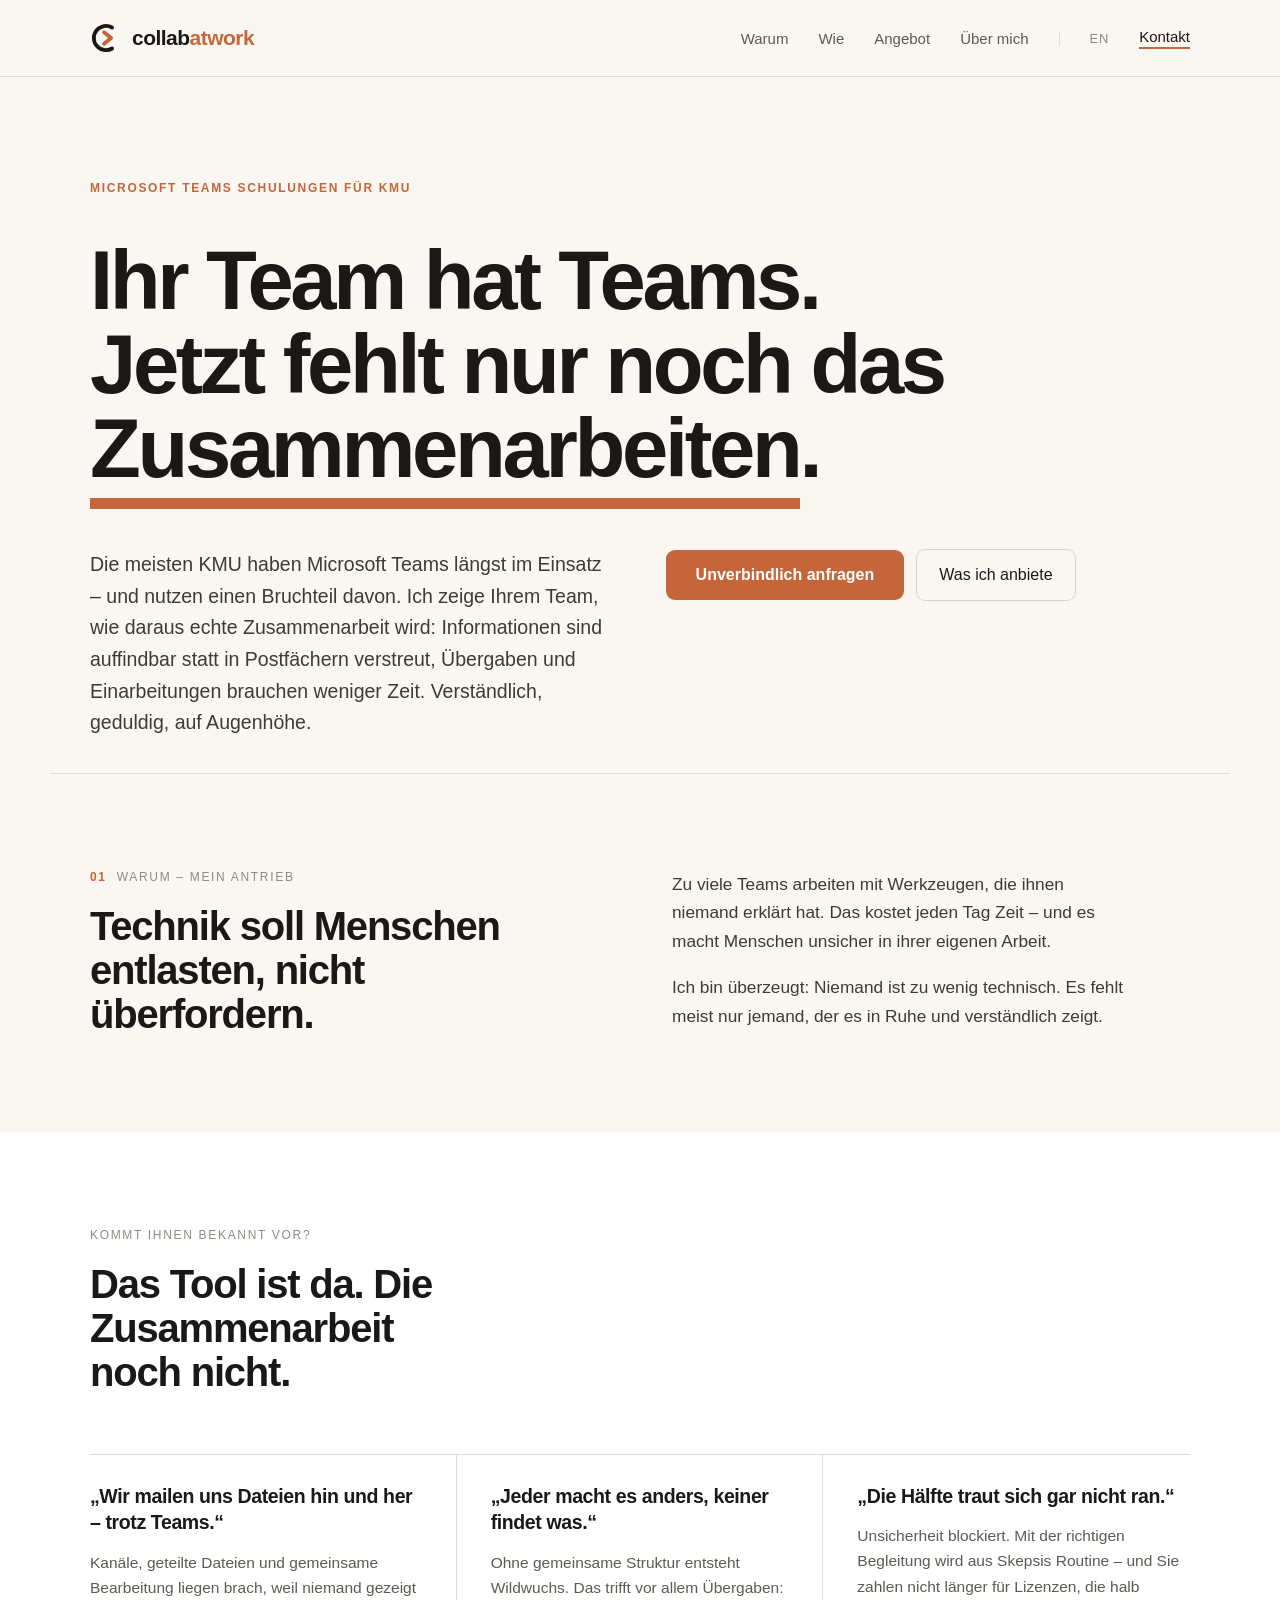
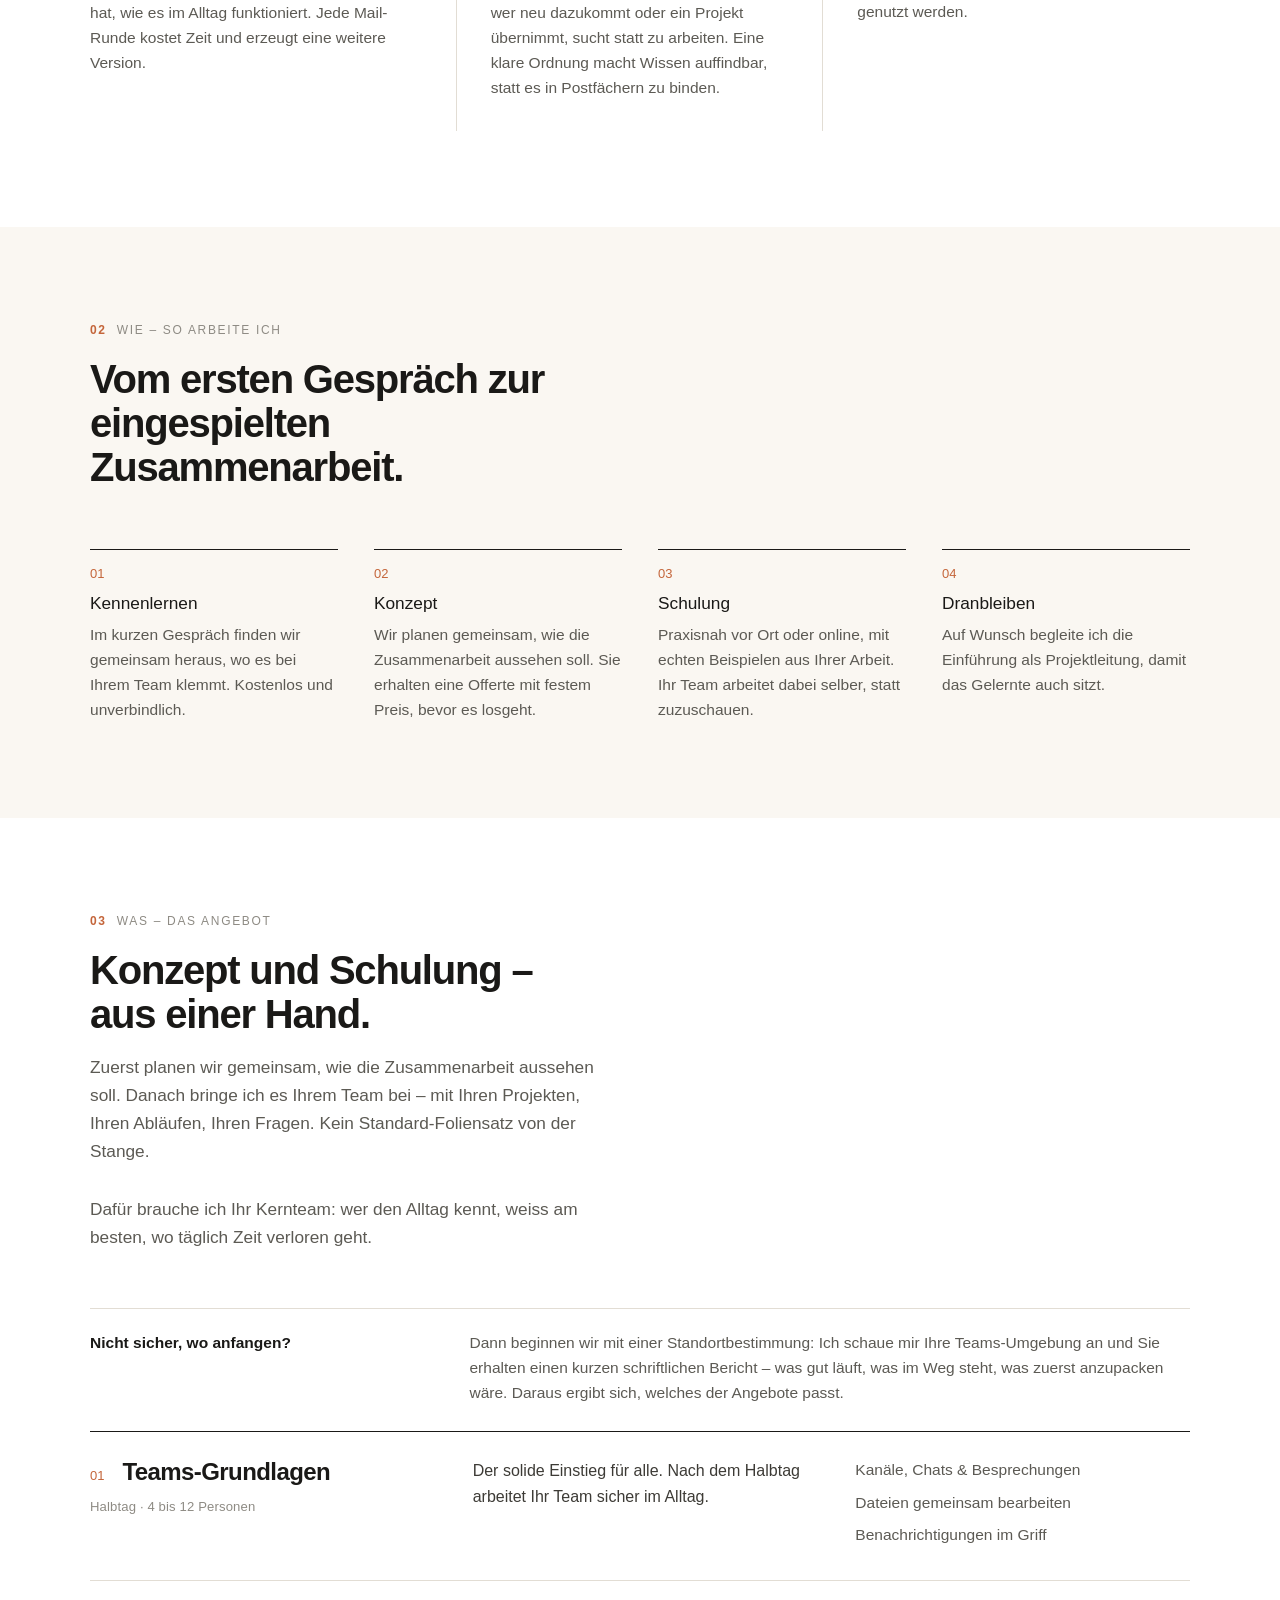
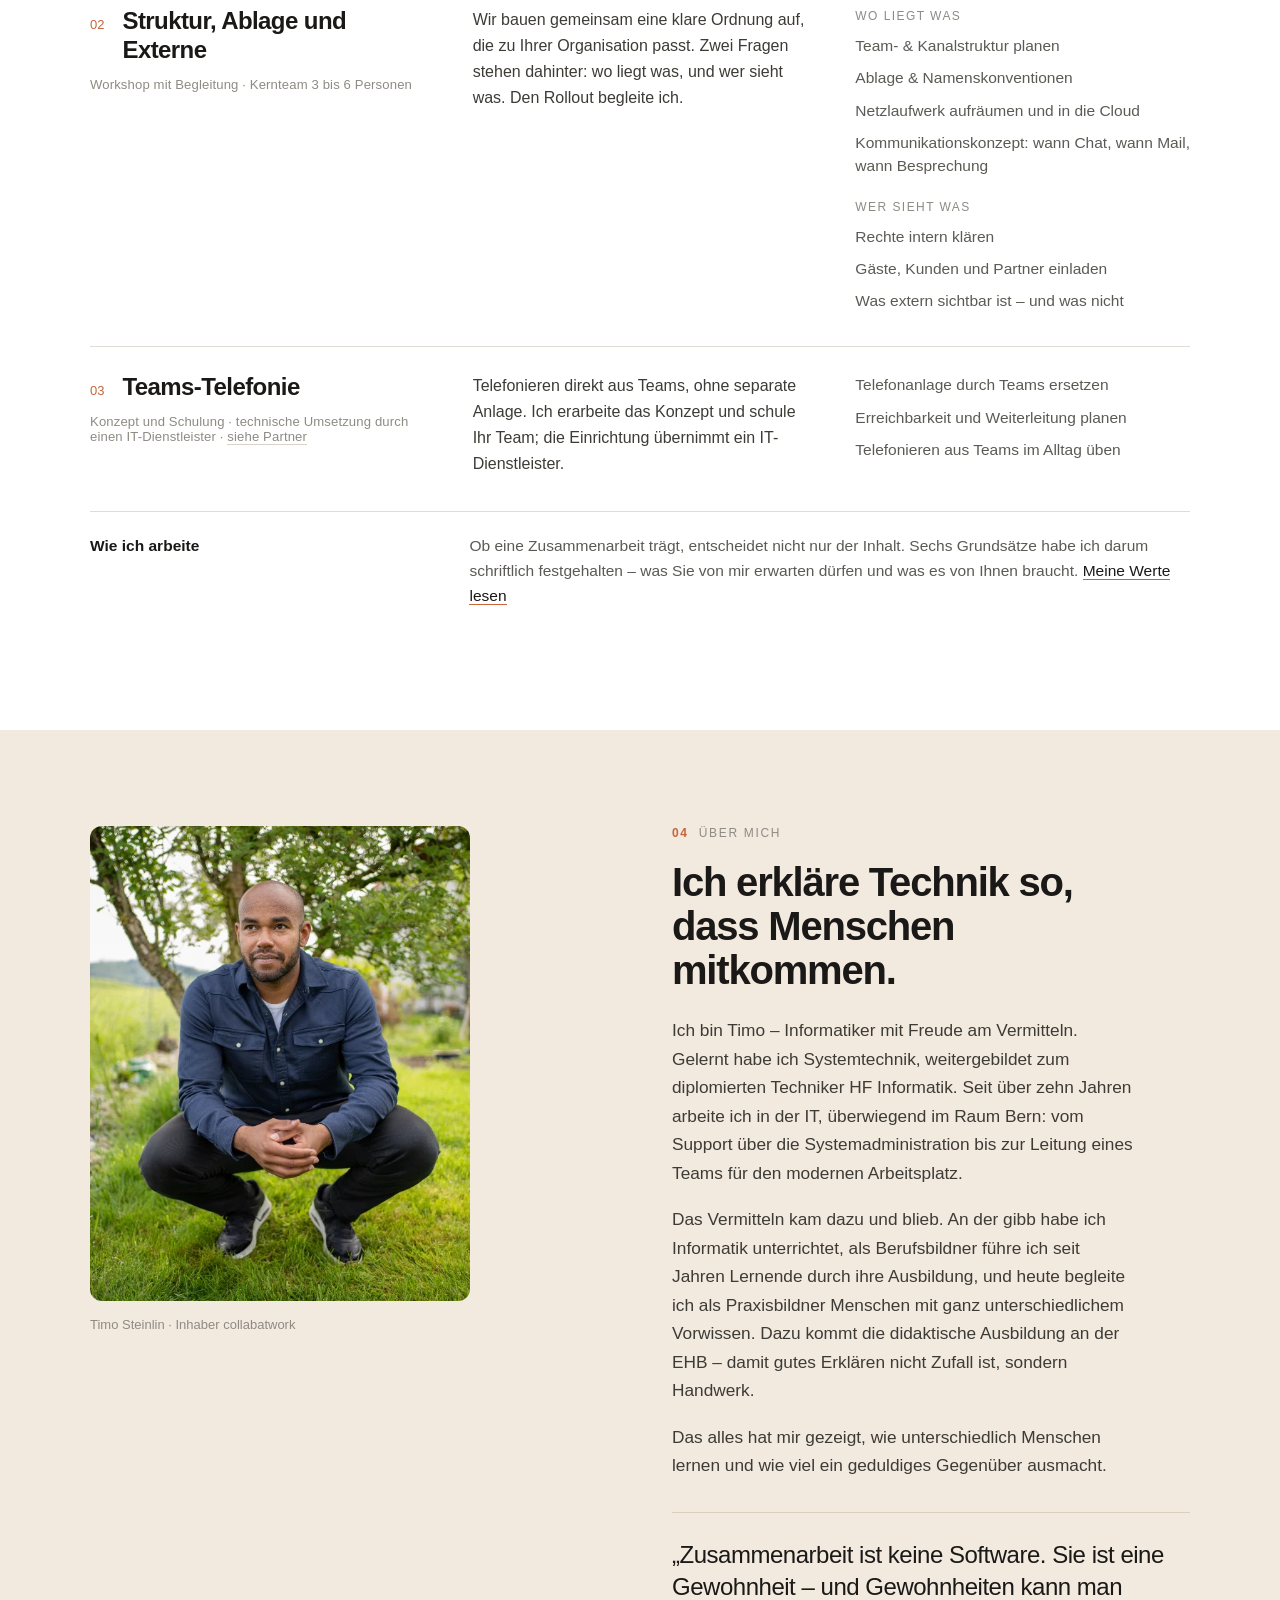
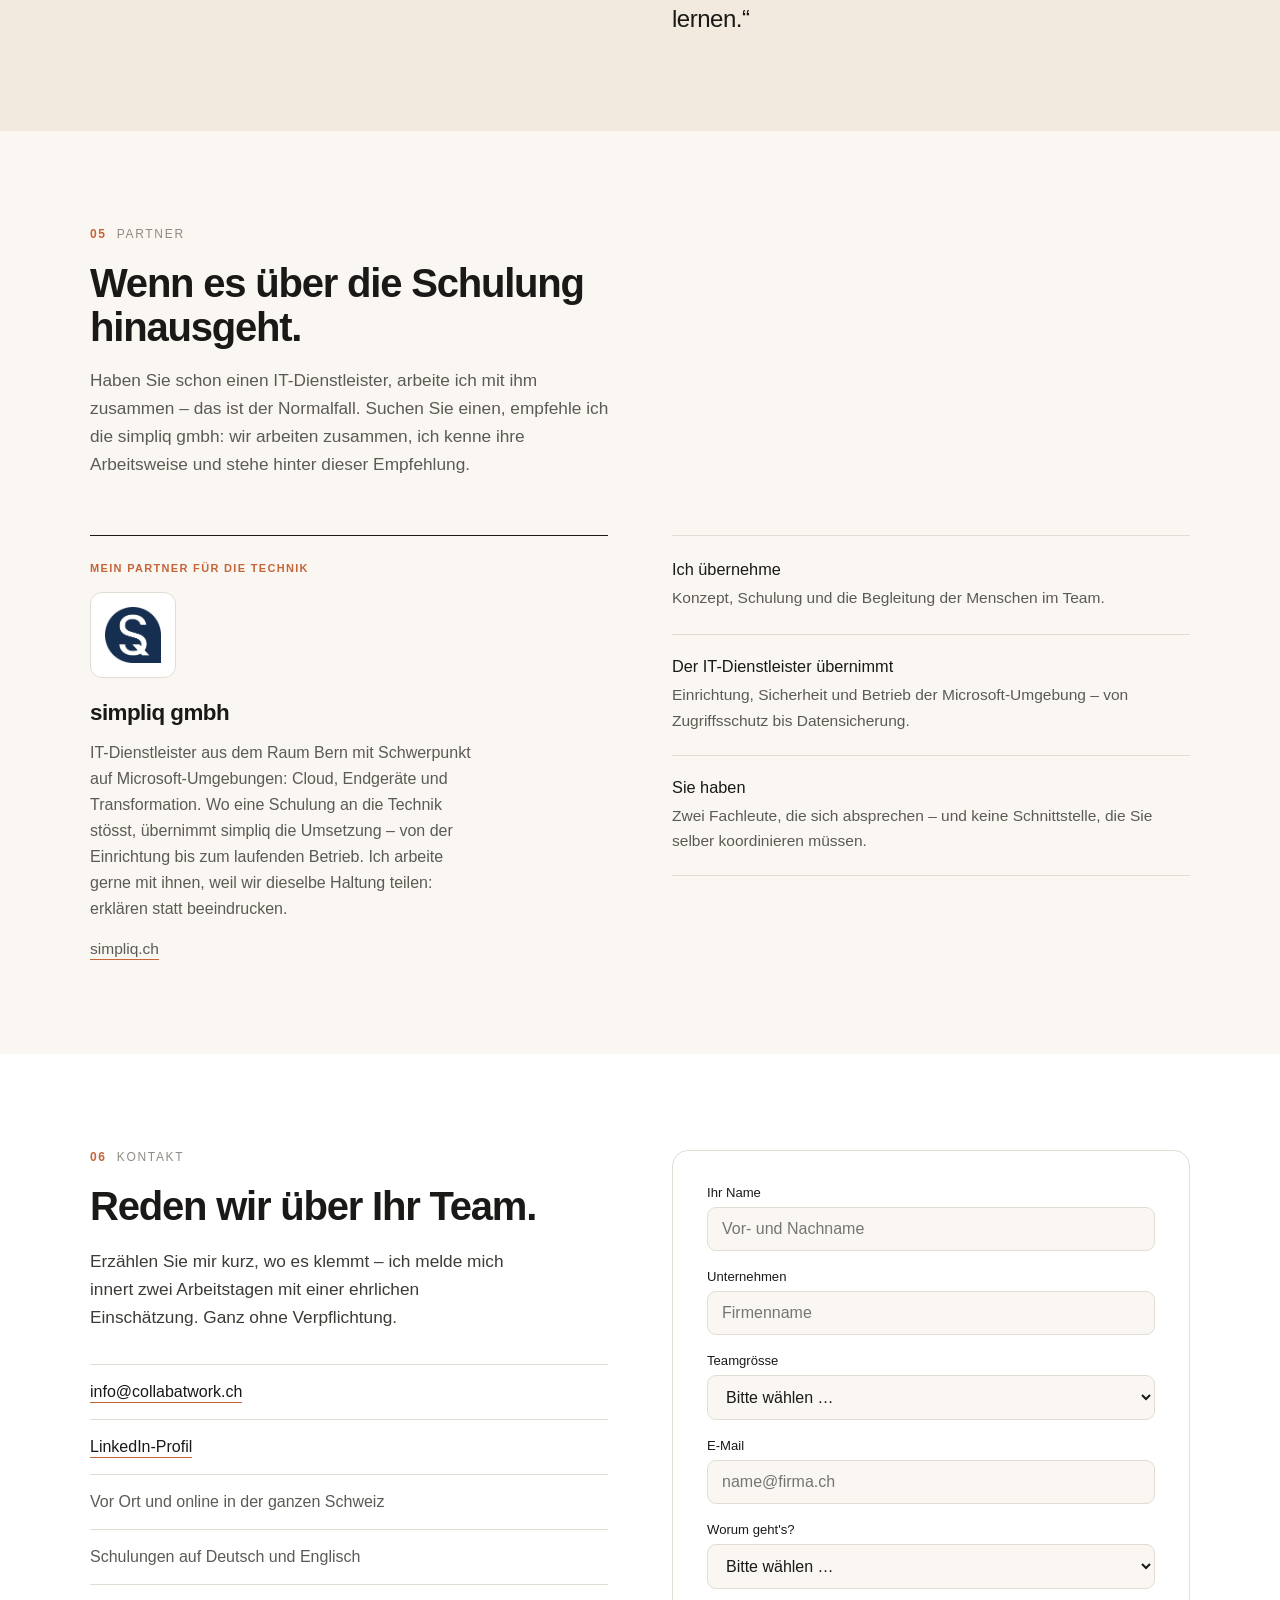
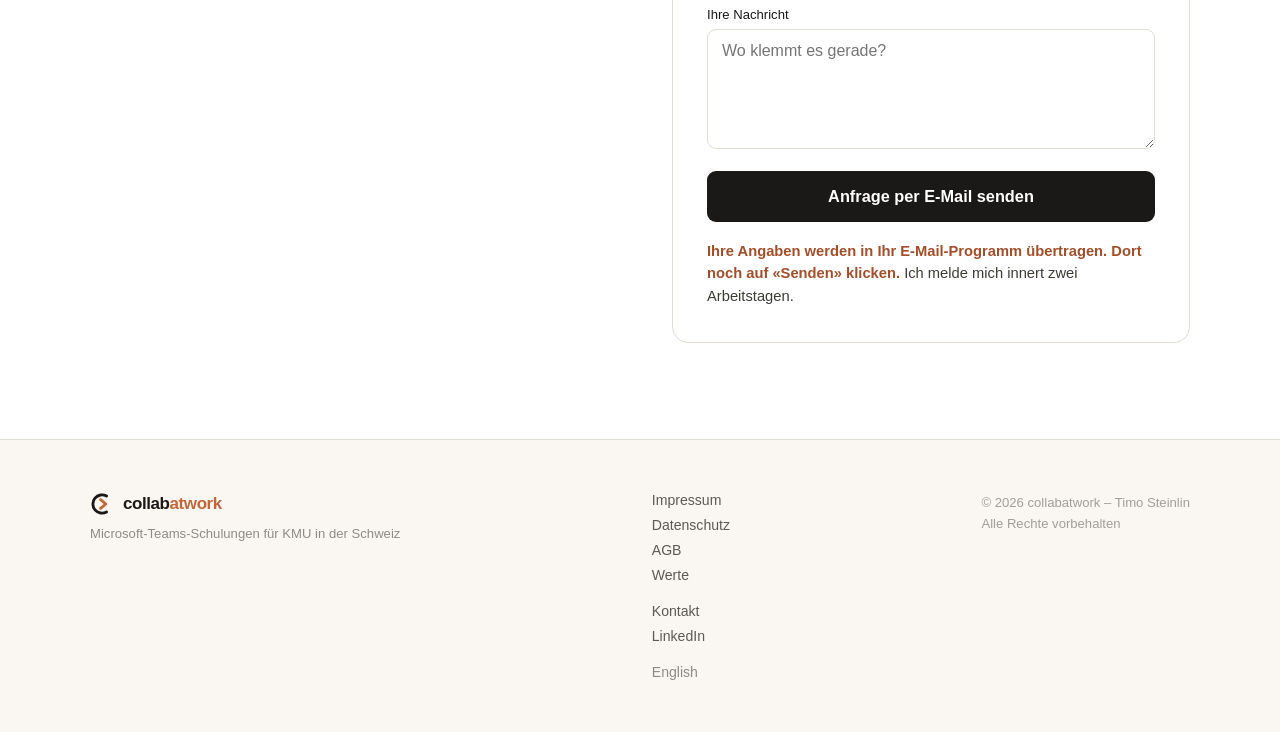
==== commit a071651a: "Add files via upload" ====
--- a/index.html
+++ b/index.html
@@ -338,7 +338,7 @@
                 <div class="cw-err" hidden style="font-size:.88rem;color:#A34E29;background:#F7EBE4;border-radius:9px;padding:11px 14px">Bitte Name, Unternehmen, eine gültige E-Mail-Adresse und eine kurze Nachricht ausfüllen.</div>
               
               <button type="submit" style="background:#1A1917;color:#fff;border:none;padding:16px;border-radius:9px;font-family:inherit;font-size:1.02rem;font-weight:600;cursor:pointer">Anfrage per E-Mail senden</button>
-              <p style="margin:0;font-size:.82rem;line-height:1.55;color:#8E8B84">Ihre Angaben werden in Ihr E-Mail-Programm übertragen. Dort noch auf «Senden» klicken – ich melde mich innert zwei Arbeitstagen.</p>
+              <p style="margin:0;font-size:.92rem;line-height:1.55;color:#3D3B36"><strong style="font-weight:600;color:#A34E29">Ihre Angaben werden in Ihr E-Mail-Programm übertragen. Dort noch auf «Senden» klicken.</strong> Ich melde mich innert zwei Arbeitstagen.</p>
             </form>
 
             <div class="cw-done" hidden style="background:#fff;border:1px solid #1A1917;border-radius:16px;padding:clamp(22px,4vw,34px);display:flex;flex-direction:column;gap:16px">
